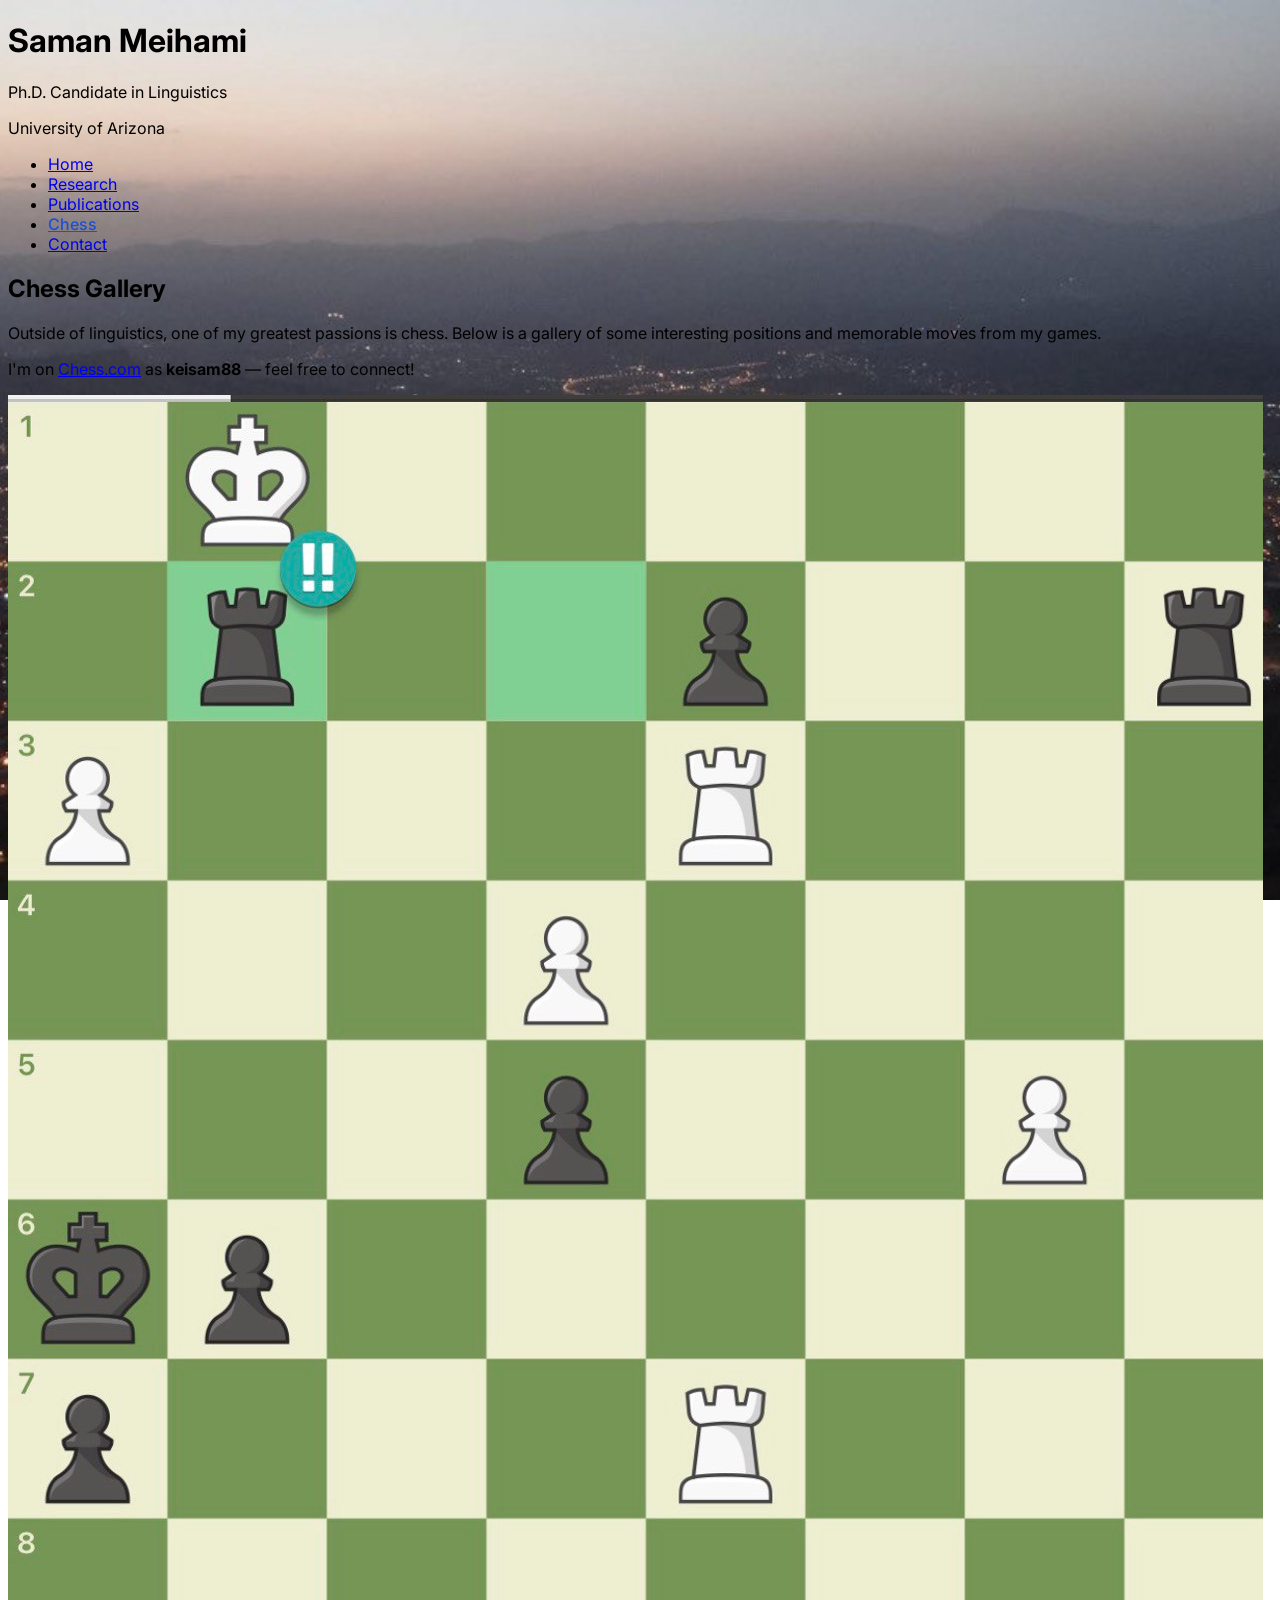
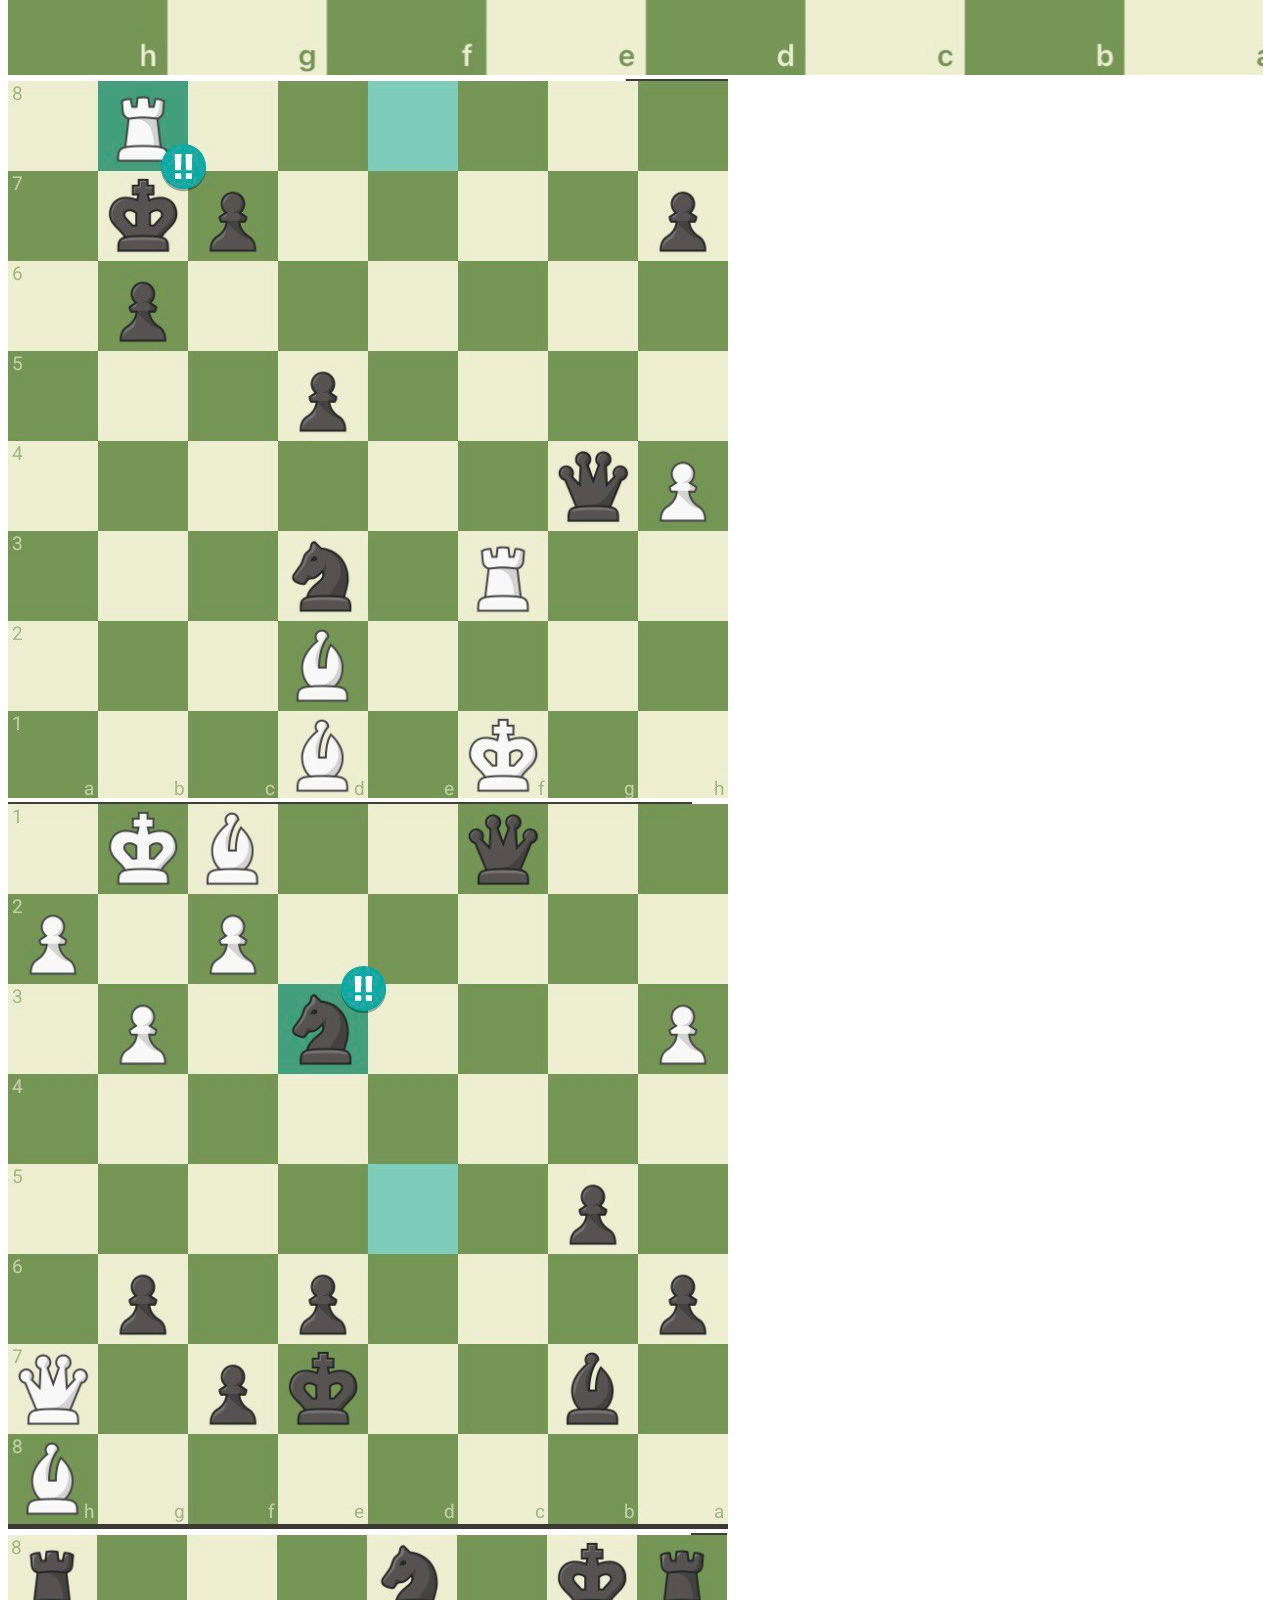
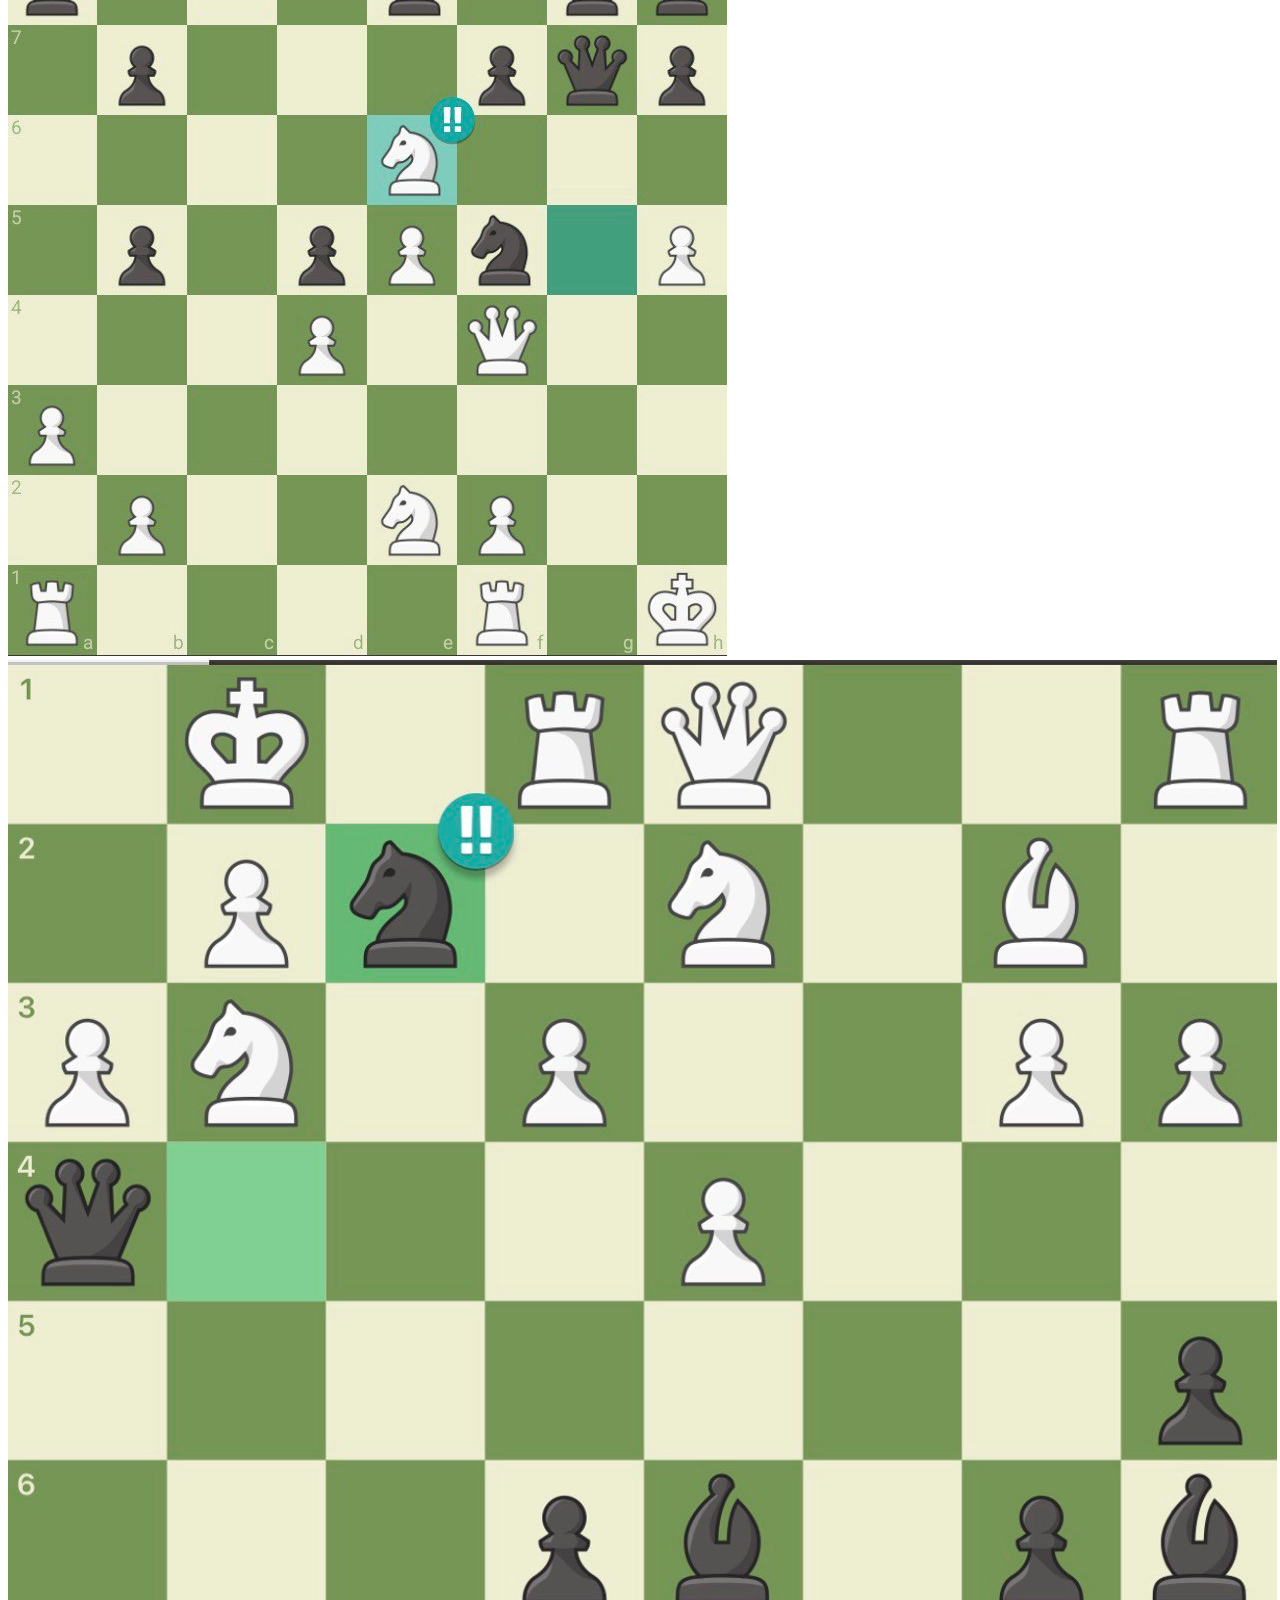
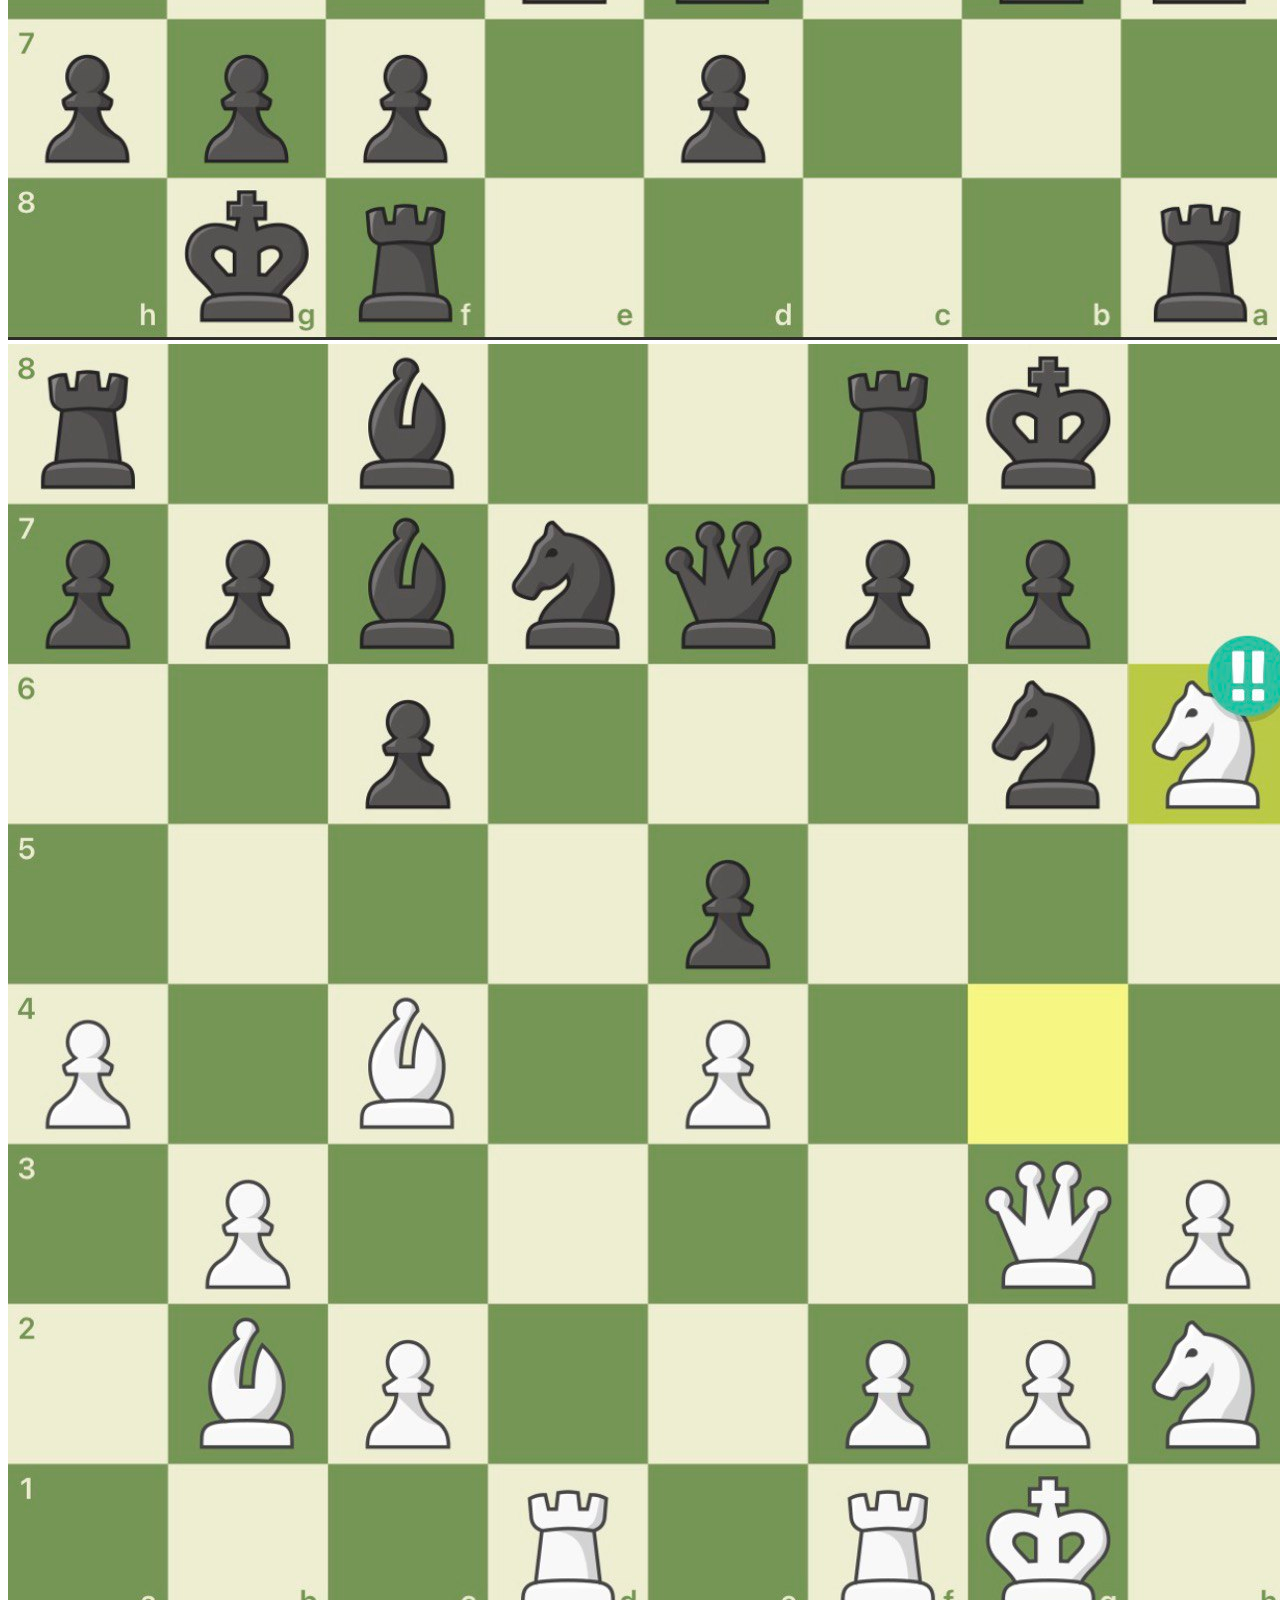
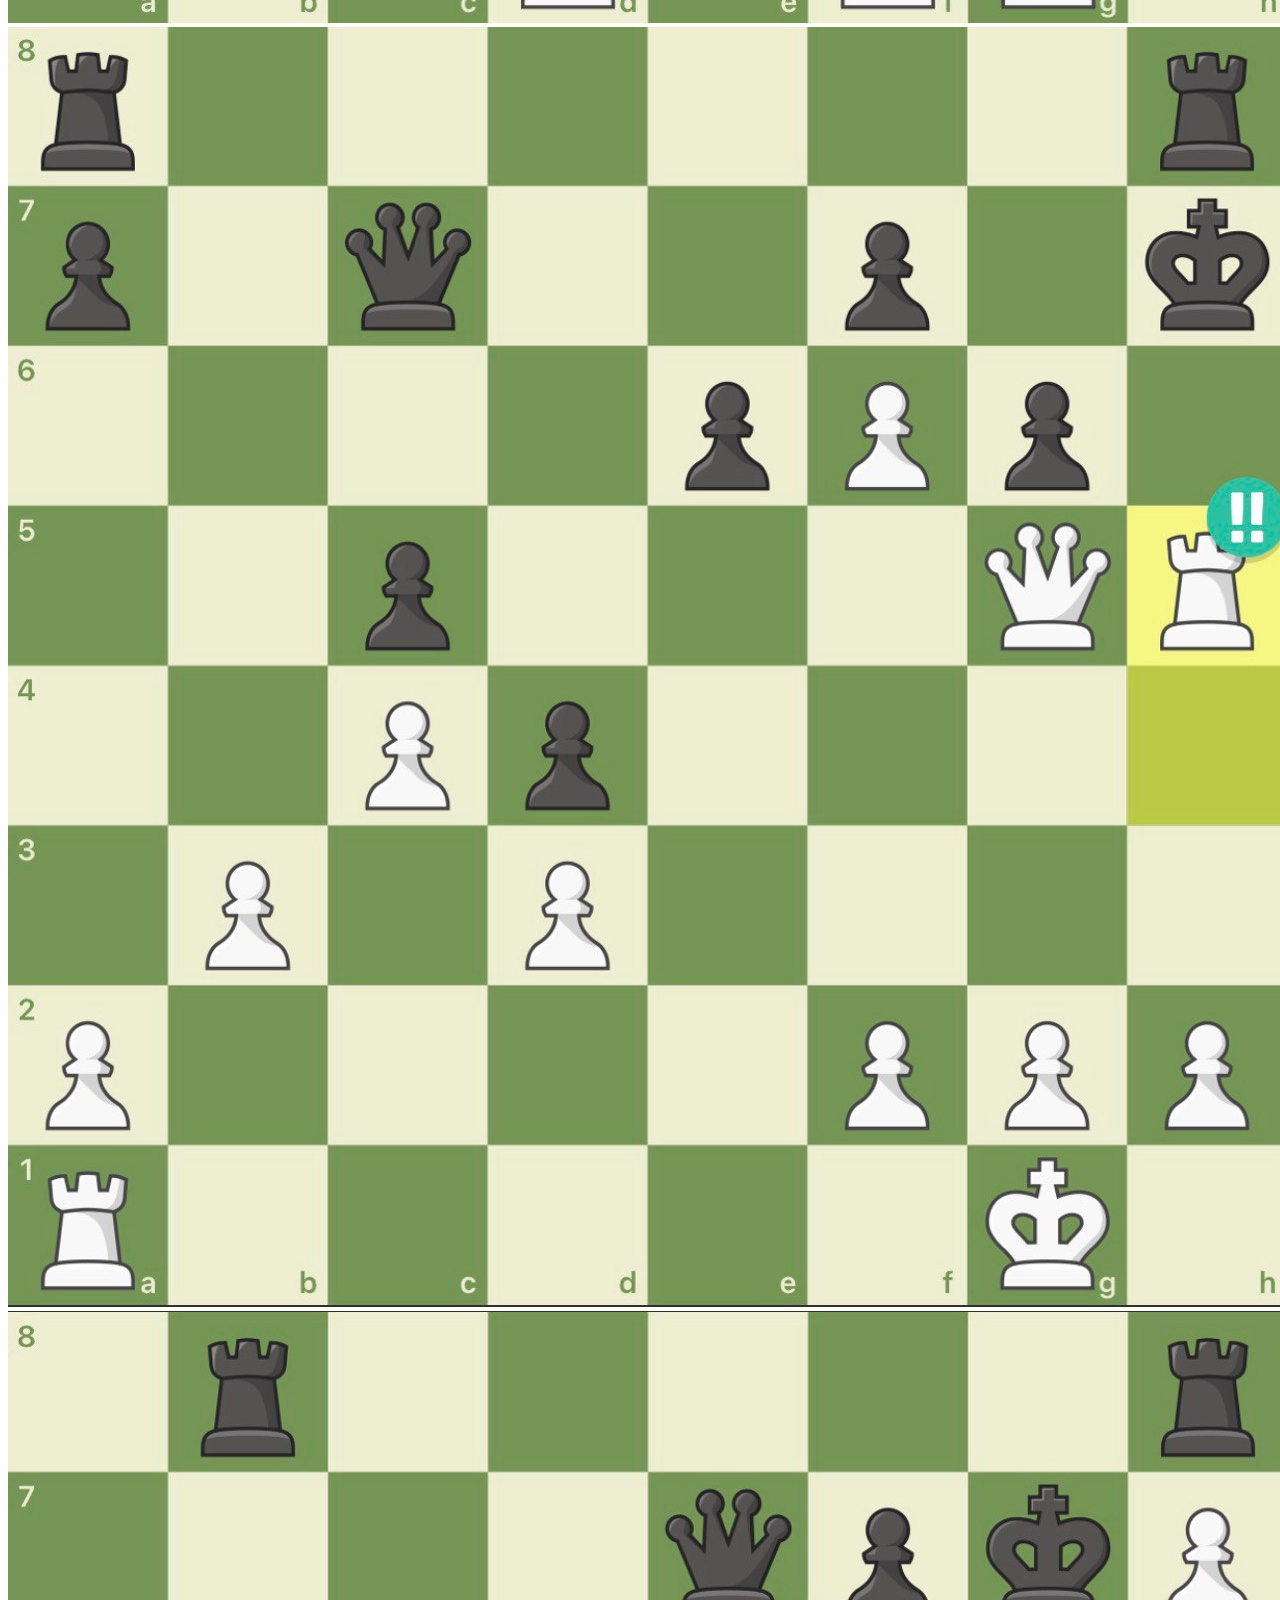
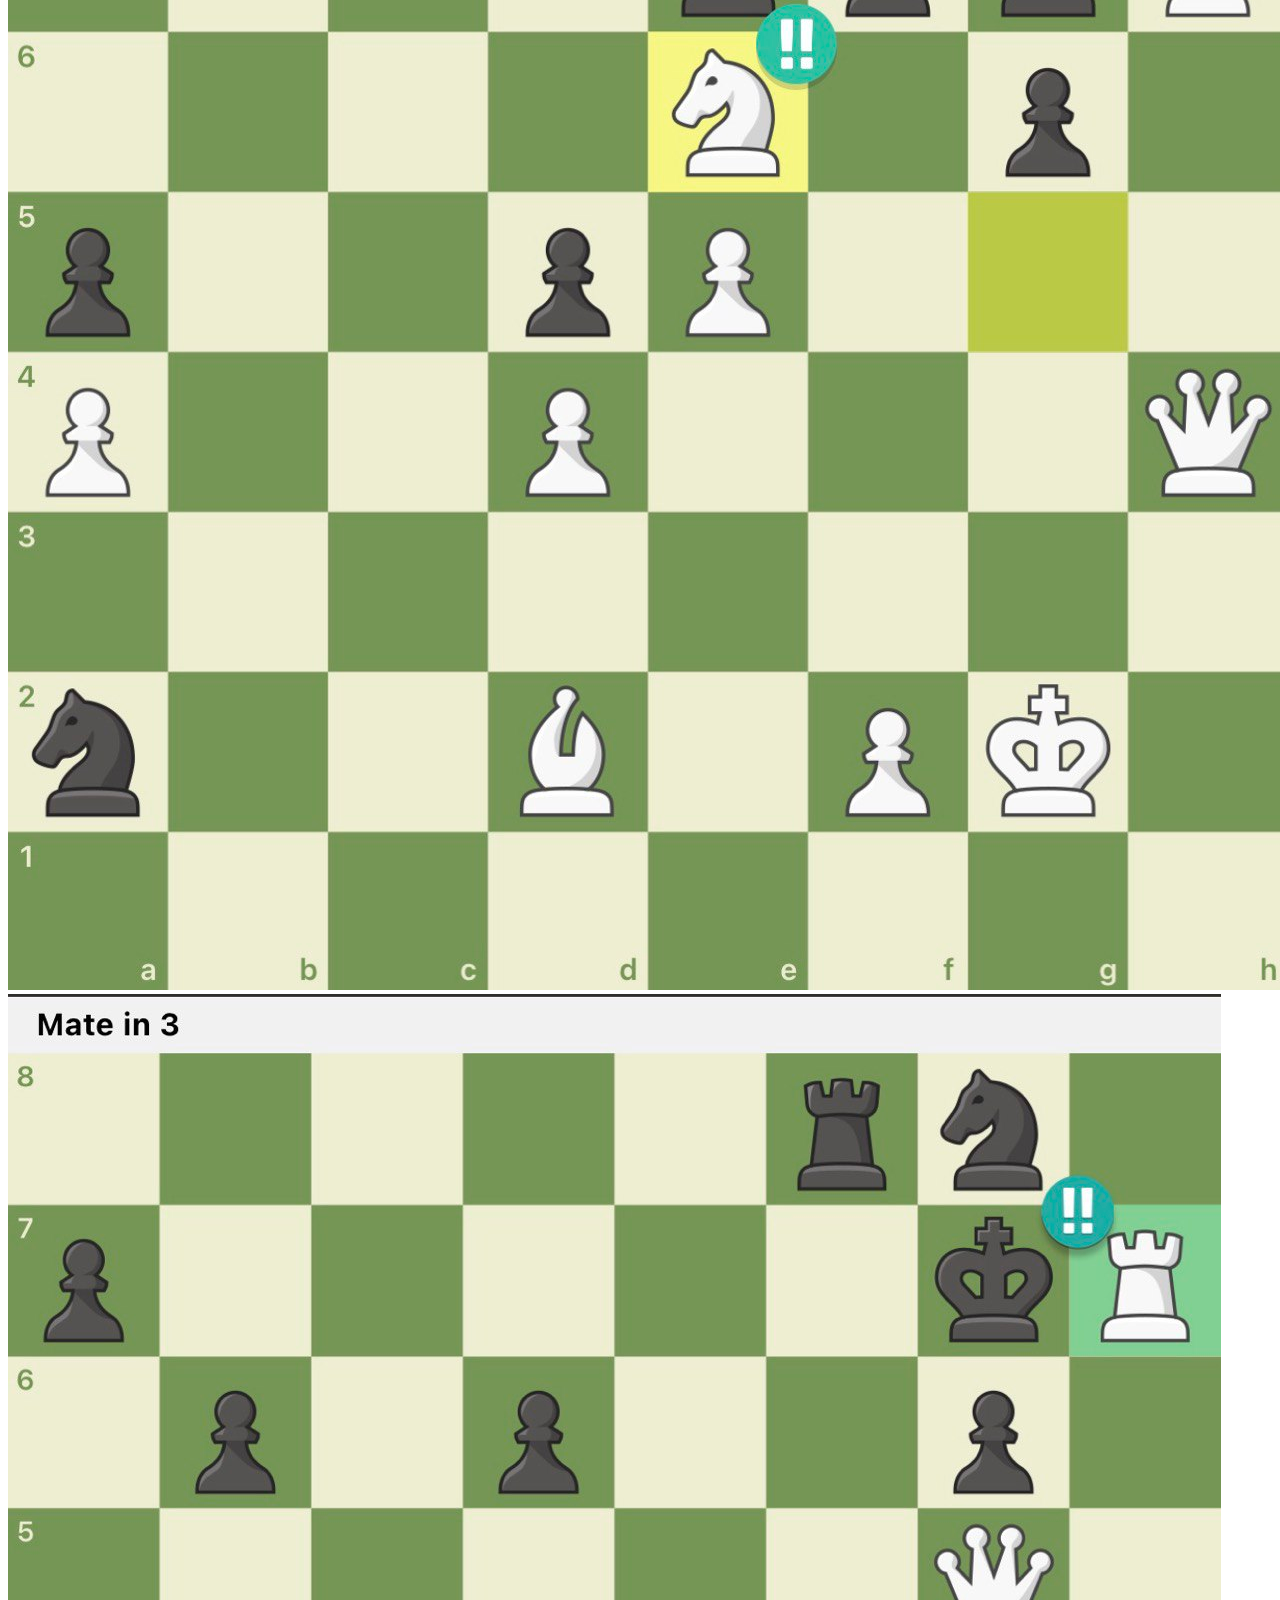
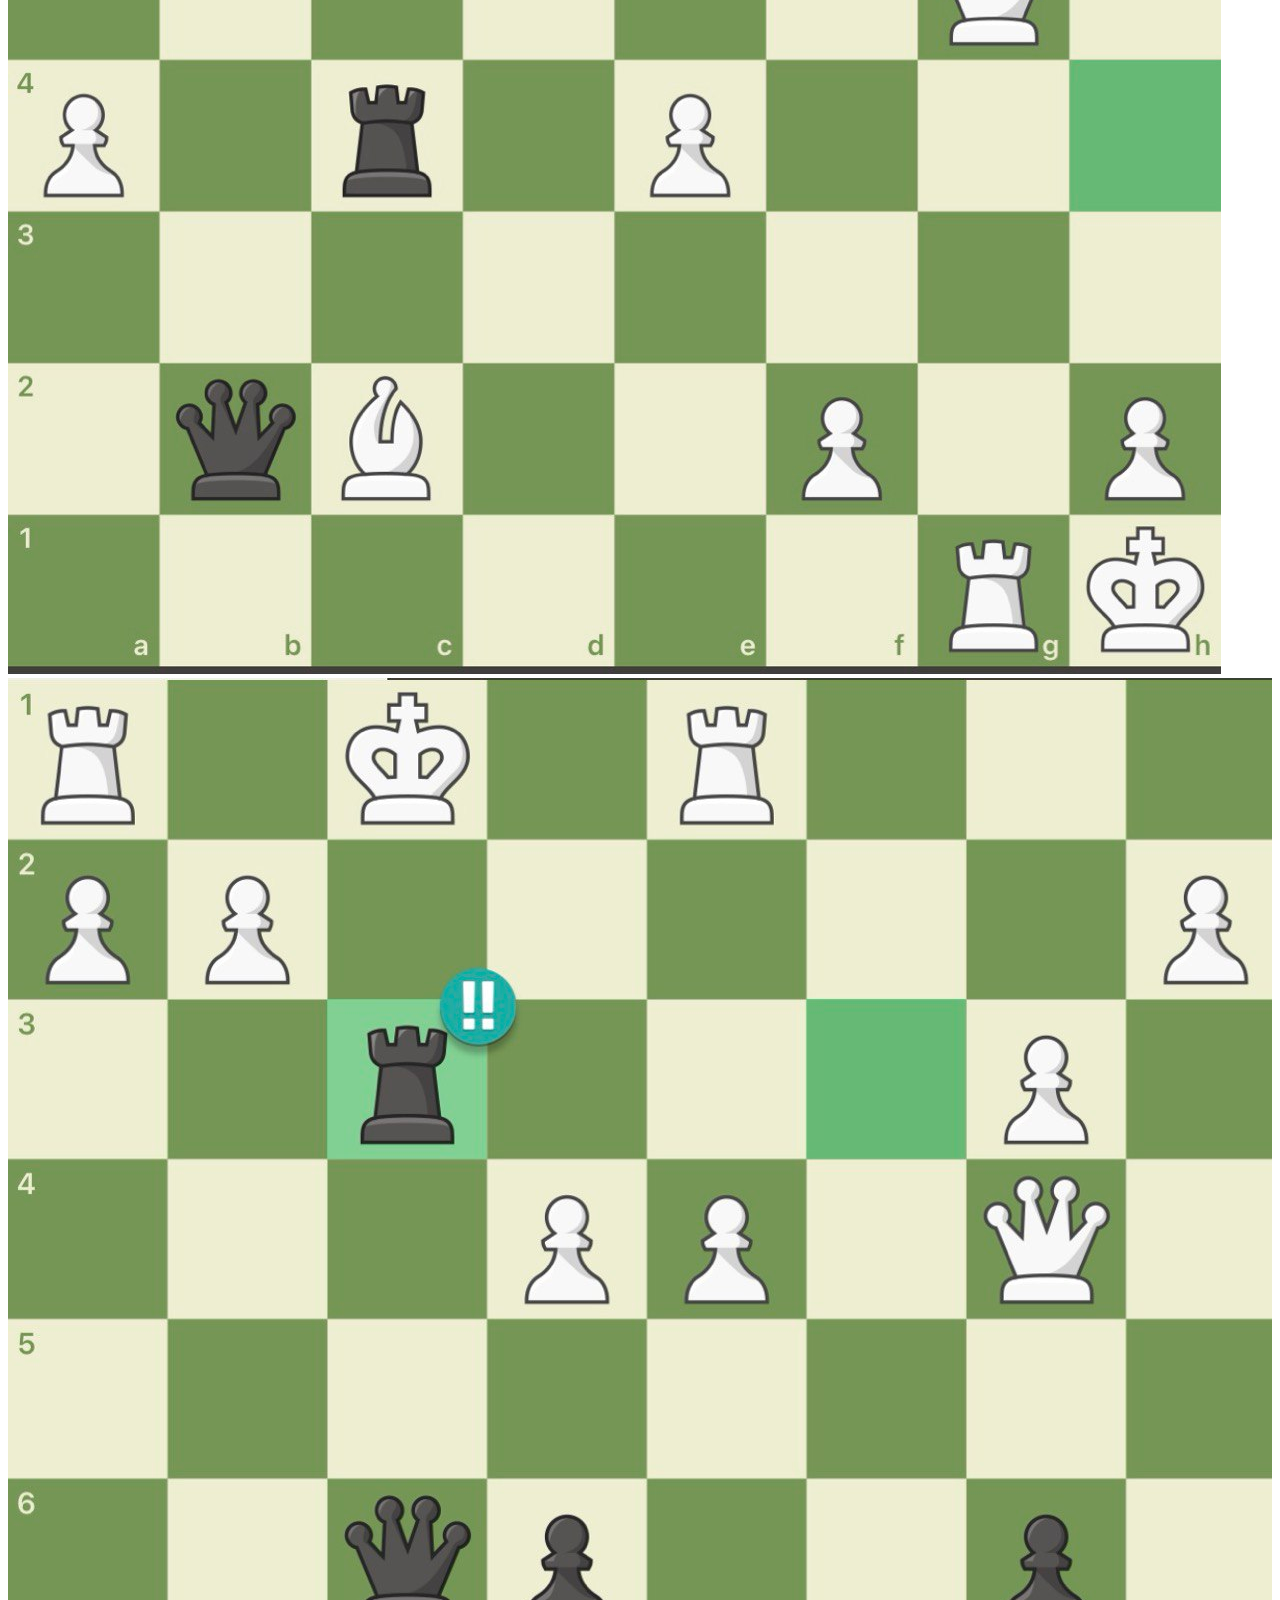
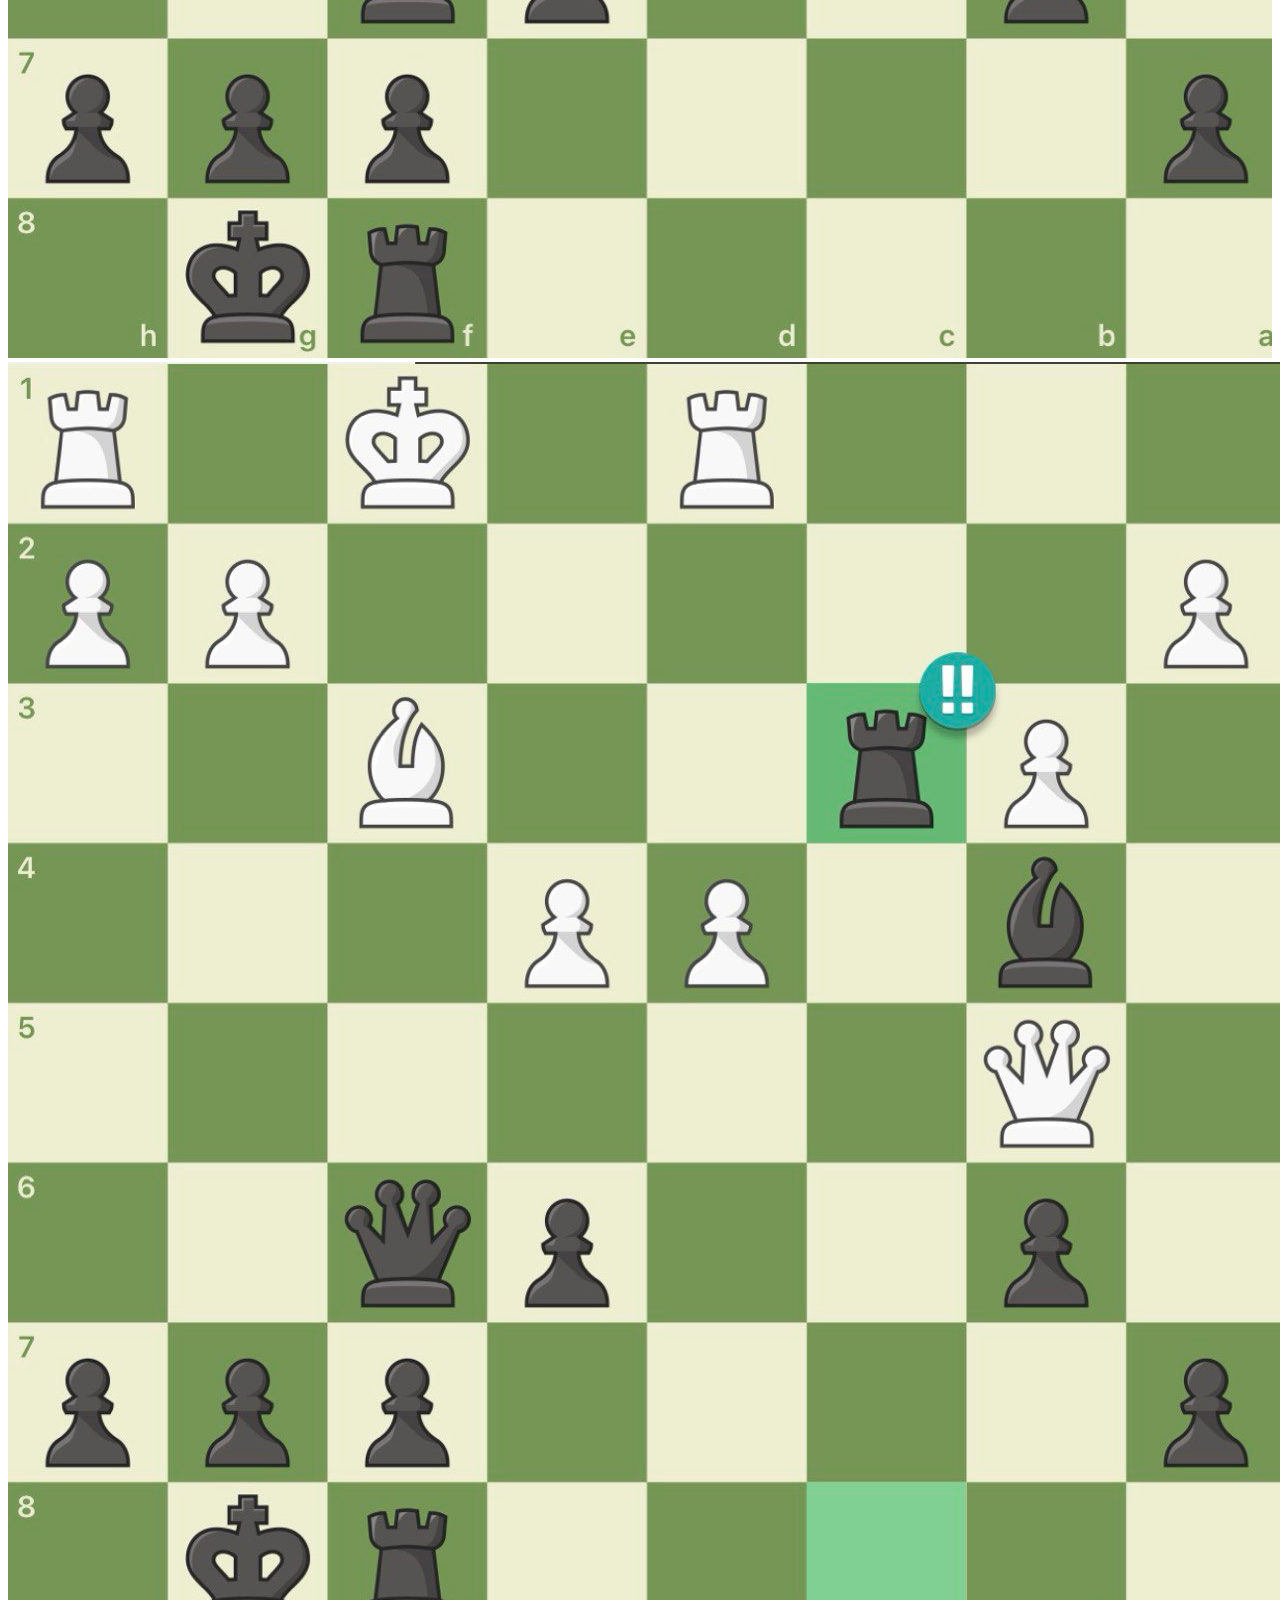
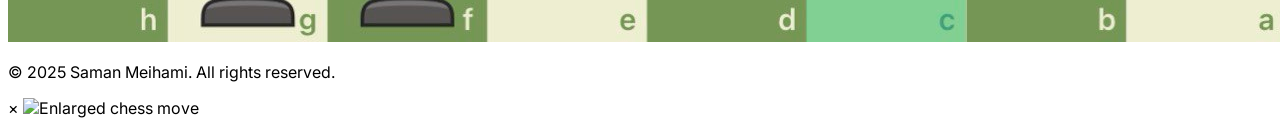
==== chess.html @ 9eaa2394 "Update chess.html" ====
<!-- ================================================================================= -->
<!-- FILE: chess.html (NEW FILE)                                                       -->
<!-- ================================================================================= -->
<!DOCTYPE html>
<html lang="en" class="scroll-smooth">
<head>
    <meta charset="UTF-8">
    <meta name="viewport" content="width=device-width, initial-scale=1.0">
    <title>Saman Meihami - Chess</title>
    <script src="https://cdn.tailwindcss.com"></script>
    <link rel="preconnect" href="https://fonts.googleapis.com">
    <link rel="preconnect" href="https://fonts.gstatic.com" crossorigin>
    <link href="https://fonts.googleapis.com/css2?family=Inter:wght@400;500;700&display=swap" rel="stylesheet">
    <style>
        body { 
            font-family: 'Inter', sans-serif; 
            background-image: url('b.jpg');
            background-size: cover;
            background-position: center;
            background-attachment: fixed;
        }
        .active-nav { color: #1D4ED8; font-weight: 500; }
    </style>
</head>
<body class="bg-gray-50 text-gray-800">

    <div class="max-w-4xl mx-auto p-6 md:p-8">
        <!-- Header Section -->
        <header class="flex flex-col md:flex-row items-center justify-between mb-8">
            <div>
                <h1 class="text-4xl font-bold text-gray-900">Saman Meihami</h1>
                <p class="text-lg text-blue-700">Ph.D. Candidate in Linguistics</p>
                <p class="text-lg text-blue-700">University of Arizona</p>
            </div>
            <nav class="mt-4 md:mt-0">
                <ul class="flex space-x-6 text-gray-600">
                    <li><a href="./index.html" class="hover:text-blue-700">Home</a></li>
                    <li><a href="./research.html" class="hover:text-blue-700">Research</a></li>
                    <li><a href="./publications.html" class="hover:text-blue-700">Publications</a></li>
                    <li><a href="./chess.html" class="hover:text-blue-700 active-nav">Chess</a></li>
                    <li><a href="./contact.html" class="hover:text-blue-700">Contact</a></li>
                </ul>
            </nav>
        </header>

        <!-- Main Content -->
        <main>
            <div class="bg-white/80 backdrop-blur-sm p-8 rounded-xl shadow-lg border border-gray-200 space-y-8">
                <h2 class="text-3xl font-bold text-gray-900 border-b pb-3">Chess Gallery</h2>
                <p>
                    Outside of linguistics, one of my greatest passions is chess. Below is a gallery of some interesting positions and memorable moves from my games.
                </p>
                <p>I'm on <a href="https://www.chess.com/member/keisam88" target="_blank">Chess.com</a> as <strong>keisam88</strong> — feel free to connect!</p>


                <!-- Chess Moves Gallery -->
                <div class="grid grid-cols-1 md:grid-cols-2 lg:grid-cols-3 gap-4">
                    
                    <!-- Image 1 -->
                    <img src="ch1.jpg" onclick="openModal('ch1.jpg')" onerror="this.onerror=null;this.src='https://placehold.co/400x400/E2E8F0/4A5568?text=Move+1';" alt="Chess move 1" class="w-full h-auto object-cover rounded-lg shadow-md cursor-pointer hover:opacity-80 transition-opacity">
                    
                    <!-- Image 2 -->
                    <img src="ch2.jpg" onclick="openModal('ch2.jpg')" onerror="this.onerror=null;this.src='https://placehold.co/400x400/E2E8F0/4A5568?text=Move+2';" alt="Chess move 2" class="w-full h-auto object-cover rounded-lg shadow-md cursor-pointer hover:opacity-80 transition-opacity">

                    <!-- Image 3 -->
                    <img src="ch3.jpg" onclick="openModal('ch3.jpg')" onerror="this.onerror=null;this.src='https://placehold.co/400x400/E2E8F0/4A5568?text=Move+3';" alt="Chess move 3" class="w-full h-auto object-cover rounded-lg shadow-md cursor-pointer hover:opacity-80 transition-opacity">

                    <!-- Image 4 -->
                    <img src="ch4.jpg" onclick="openModal('ch4.jpg')" onerror="this.onerror=null;this.src='https://placehold.co/400x400/E2E8F0/4A5568?text=Move+4';" alt="Chess move 4" class="w-full h-auto object-cover rounded-lg shadow-md cursor-pointer hover:opacity-80 transition-opacity">

                    <!-- Image 5 -->
                    <img src="ch5.jpg" onclick="openModal('ch5.jpg')" onerror="this.onerror=null;this.src='https://placehold.co/400x400/E2E8F0/4A5568?text=Move+5';" alt="Chess move 5" class="w-full h-auto object-cover rounded-lg shadow-md cursor-pointer hover:opacity-80 transition-opacity">

                    <!-- Image 6 -->
                    <img src="ch6.jpg" onclick="openModal('ch5.jpg')" onerror="this.onerror=null;this.src='https://placehold.co/400x400/E2E8F0/4A5568?text=Move+5';" alt="Chess move 5" class="w-full h-auto object-cover rounded-lg shadow-md cursor-pointer hover:opacity-80 transition-opacity">

                    <!-- Image 7 -->
                    <img src="ch7.jpg" onclick="openModal('ch5.jpg')" onerror="this.onerror=null;this.src='https://placehold.co/400x400/E2E8F0/4A5568?text=Move+5';" alt="Chess move 5" class="w-full h-auto object-cover rounded-lg shadow-md cursor-pointer hover:opacity-80 transition-opacity">

                    <!-- Image 8 -->
                    <img src="ch8.jpg" onclick="openModal('ch5.jpg')" onerror="this.onerror=null;this.src='https://placehold.co/400x400/E2E8F0/4A5568?text=Move+5';" alt="Chess move 5" class="w-full h-auto object-cover rounded-lg shadow-md cursor-pointer hover:opacity-80 transition-opacity">

                    <!-- Image 9 -->
                    <img src="ch9.jpg" onclick="openModal('ch5.jpg')" onerror="this.onerror=null;this.src='https://placehold.co/400x400/E2E8F0/4A5568?text=Move+5';" alt="Chess move 5" class="w-full h-auto object-cover rounded-lg shadow-md cursor-pointer hover:opacity-80 transition-opacity">

                    <!-- Image 10 -->
                    <img src="ch10.jpg" onclick="openModal('ch5.jpg')" onerror="this.onerror=null;this.src='https://placehold.co/400x400/E2E8F0/4A5568?text=Move+5';" alt="Chess move 5" class="w-full h-auto object-cover rounded-lg shadow-md cursor-pointer hover:opacity-80 transition-opacity">

                    <!-- Image 11 -->
                    <img src="ch11.jpg" onclick="openModal('ch5.jpg')" onerror="this.onerror=null;this.src='https://placehold.co/400x400/E2E8F0/4A5568?text=Move+5';" alt="Chess move 5" class="w-full h-auto object-cover rounded-lg shadow-md cursor-pointer hover:opacity-80 transition-opacity">
                </div>
            </div>
        </main>

        <!-- Footer -->
        <footer class="text-center mt-10 text-gray-500 text-sm">
            <p>&copy; 2025 Saman Meihami. All rights reserved.</p>
        </footer>
    </div>

    <!-- Modal for displaying larger images -->
    <div id="imageModal" class="fixed inset-0 bg-black bg-opacity-80 flex items-center justify-center p-4 hidden z-50 transition-opacity duration-300">
        <span id="closeModal" class="absolute top-4 right-6 text-white text-5xl font-bold cursor-pointer hover:text-gray-300">&times;</span>
        <img id="modalImage" src="" alt="Enlarged chess move" class="max-w-[90vw] max-h-[90vh] rounded-lg shadow-2xl">
    </div>

    <script>
        // Get the modal elements
        const modal = document.getElementById('imageModal');
        const modalImg = document.getElementById('modalImage');
        const closeBtn = document.getElementById('closeModal');

        // Function to open the modal
        function openModal(imageSrc) {
            if (modal && modalImg) {
                modal.classList.remove('hidden');
                modalImg.src = imageSrc;
            }
        }

        // Function to close the modal
        function closeModal() {
            if (modal) {
                modal.classList.add('hidden');
            }
        }

        // Event listeners to close the modal
        if (closeBtn) {
            closeBtn.onclick = closeModal;
        }

        if (modal) {
            // Close modal if the background is clicked
            modal.addEventListener('click', function(event) {
                if (event.target === modal) {
                    closeModal();
                }
            });
        }
    </script>

</body>
</html>
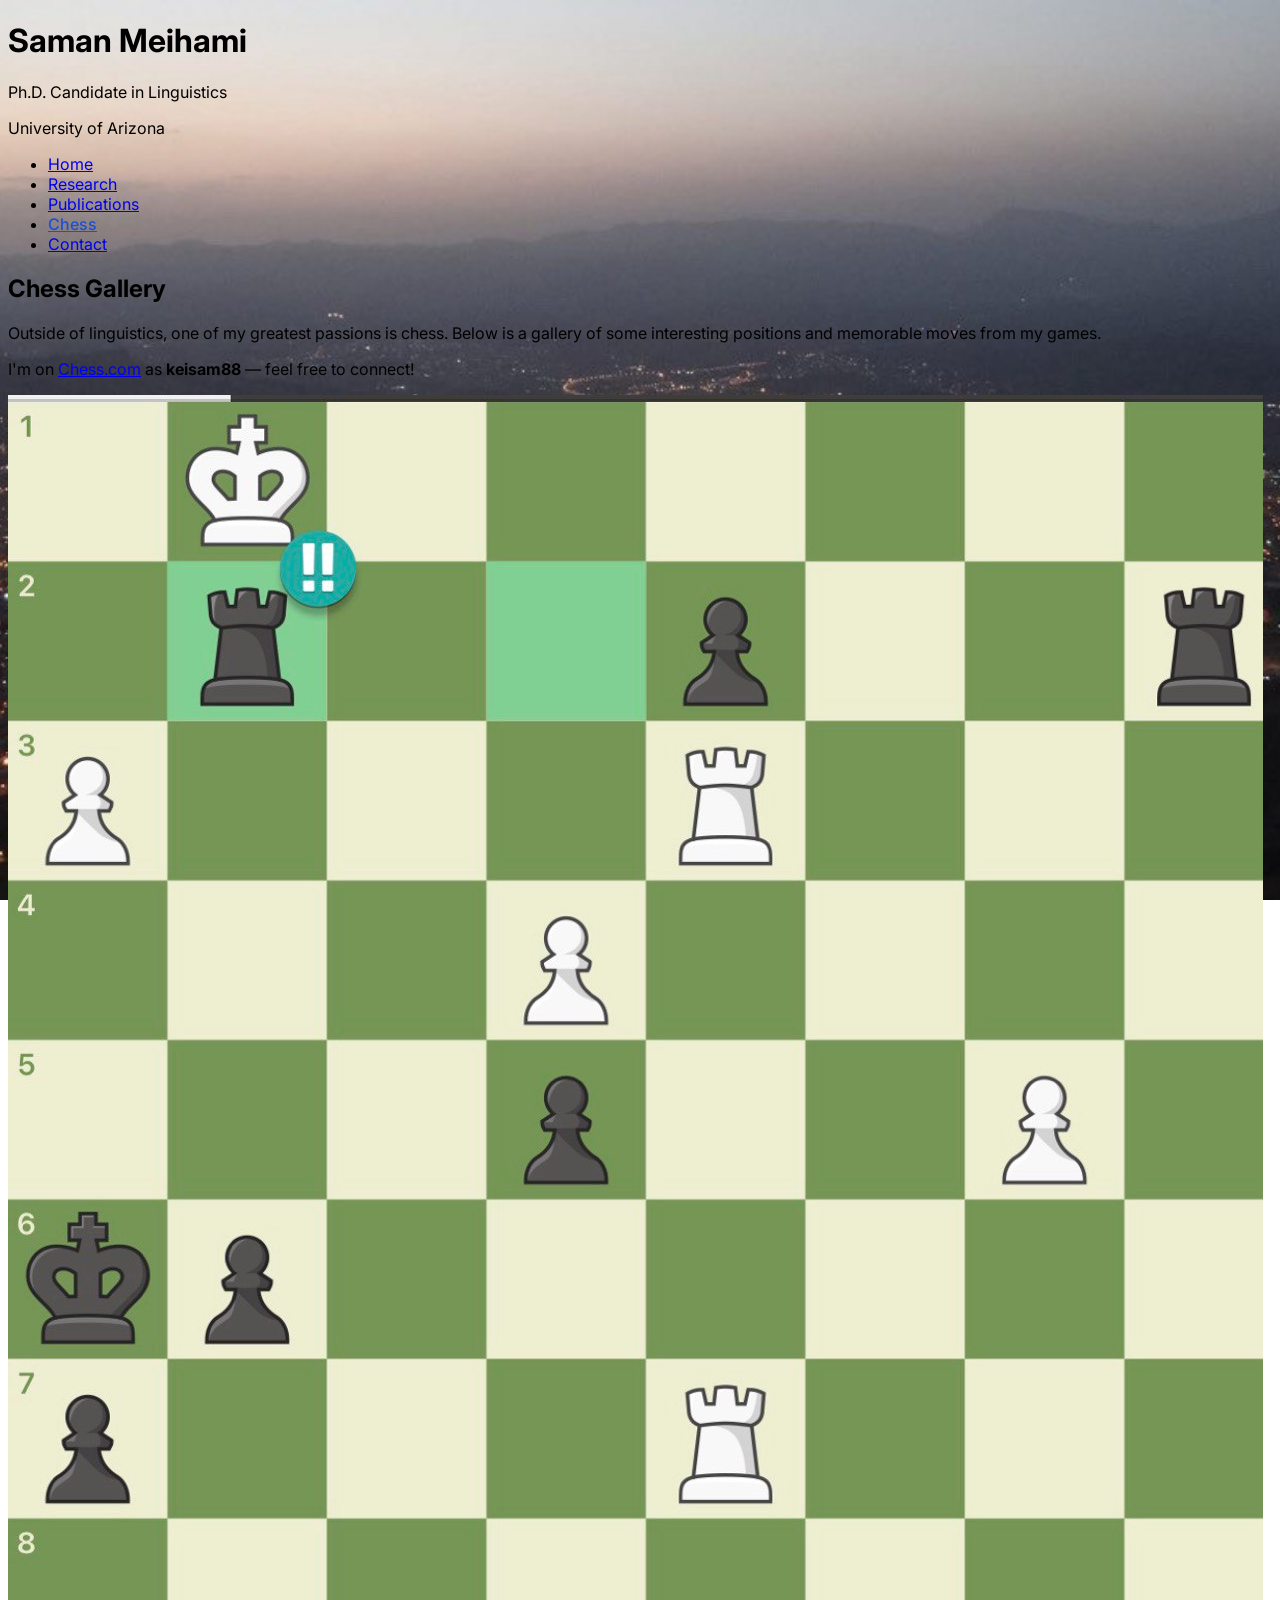
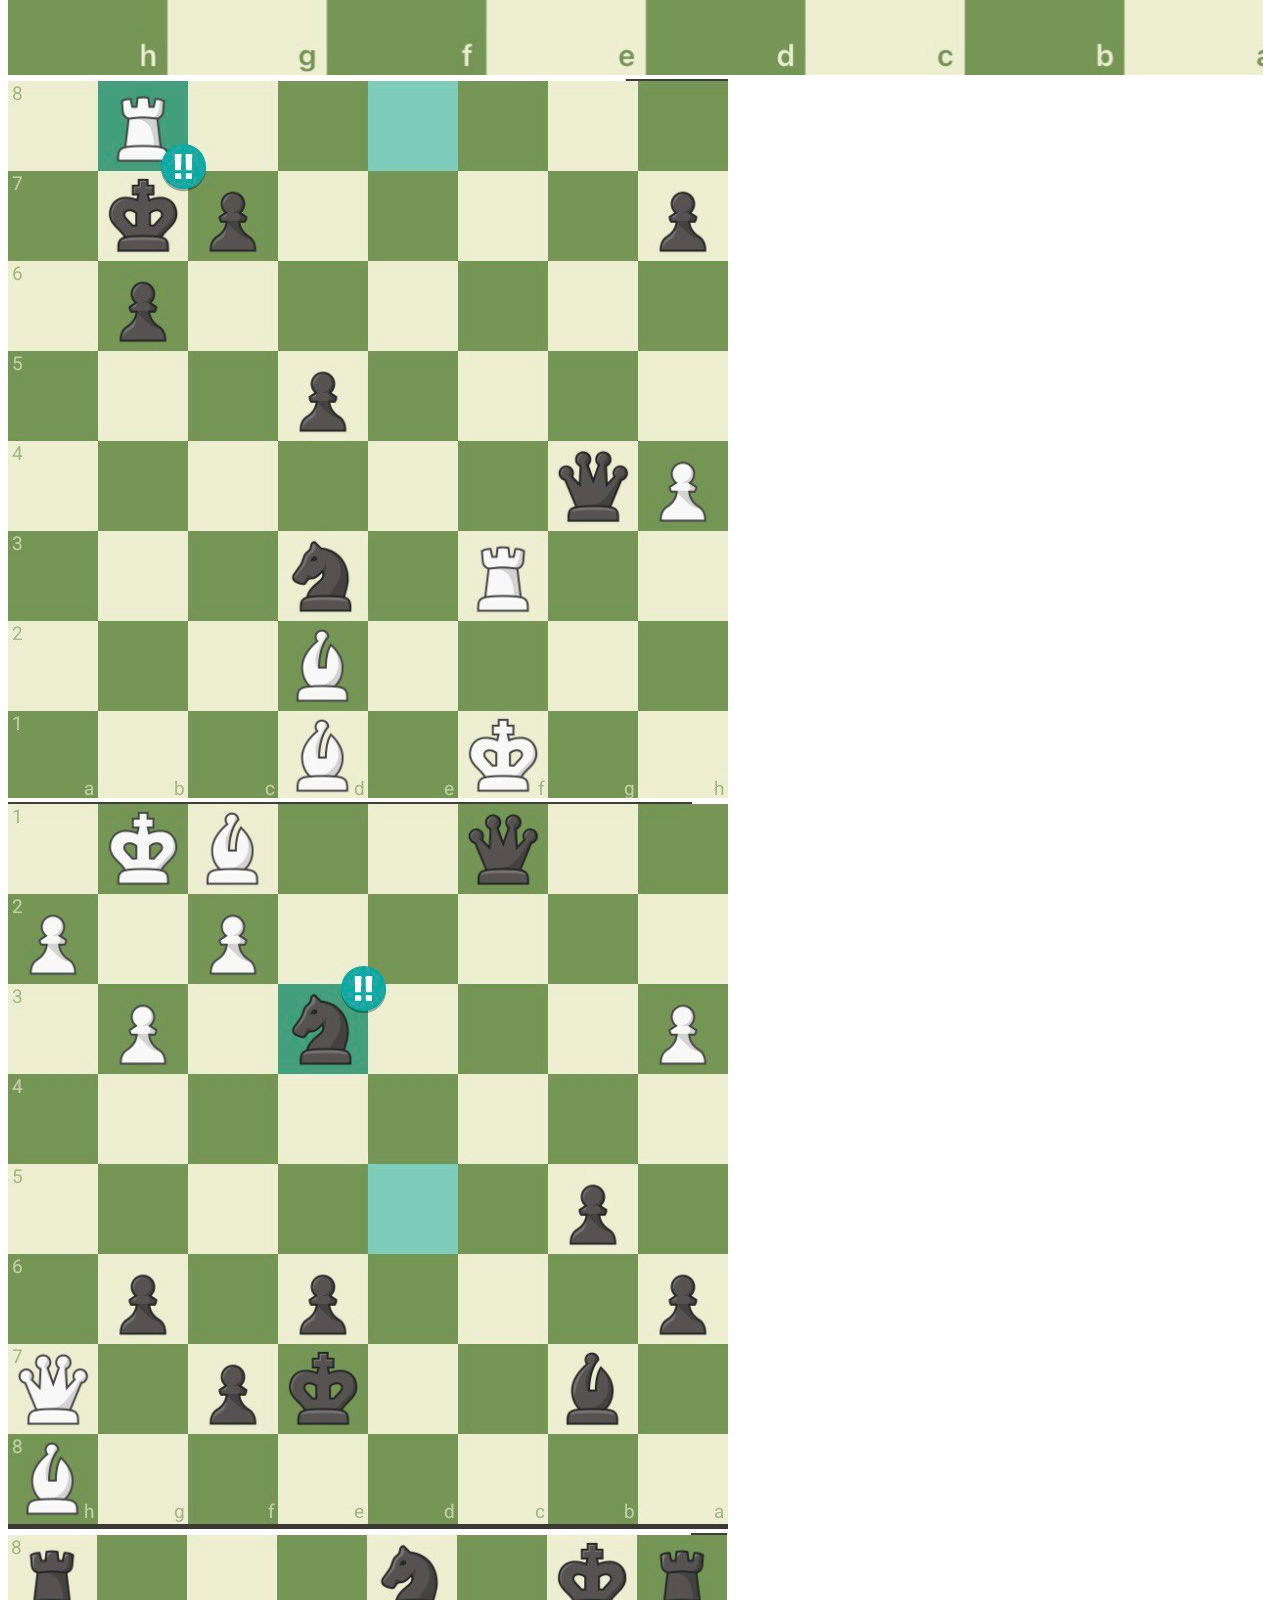
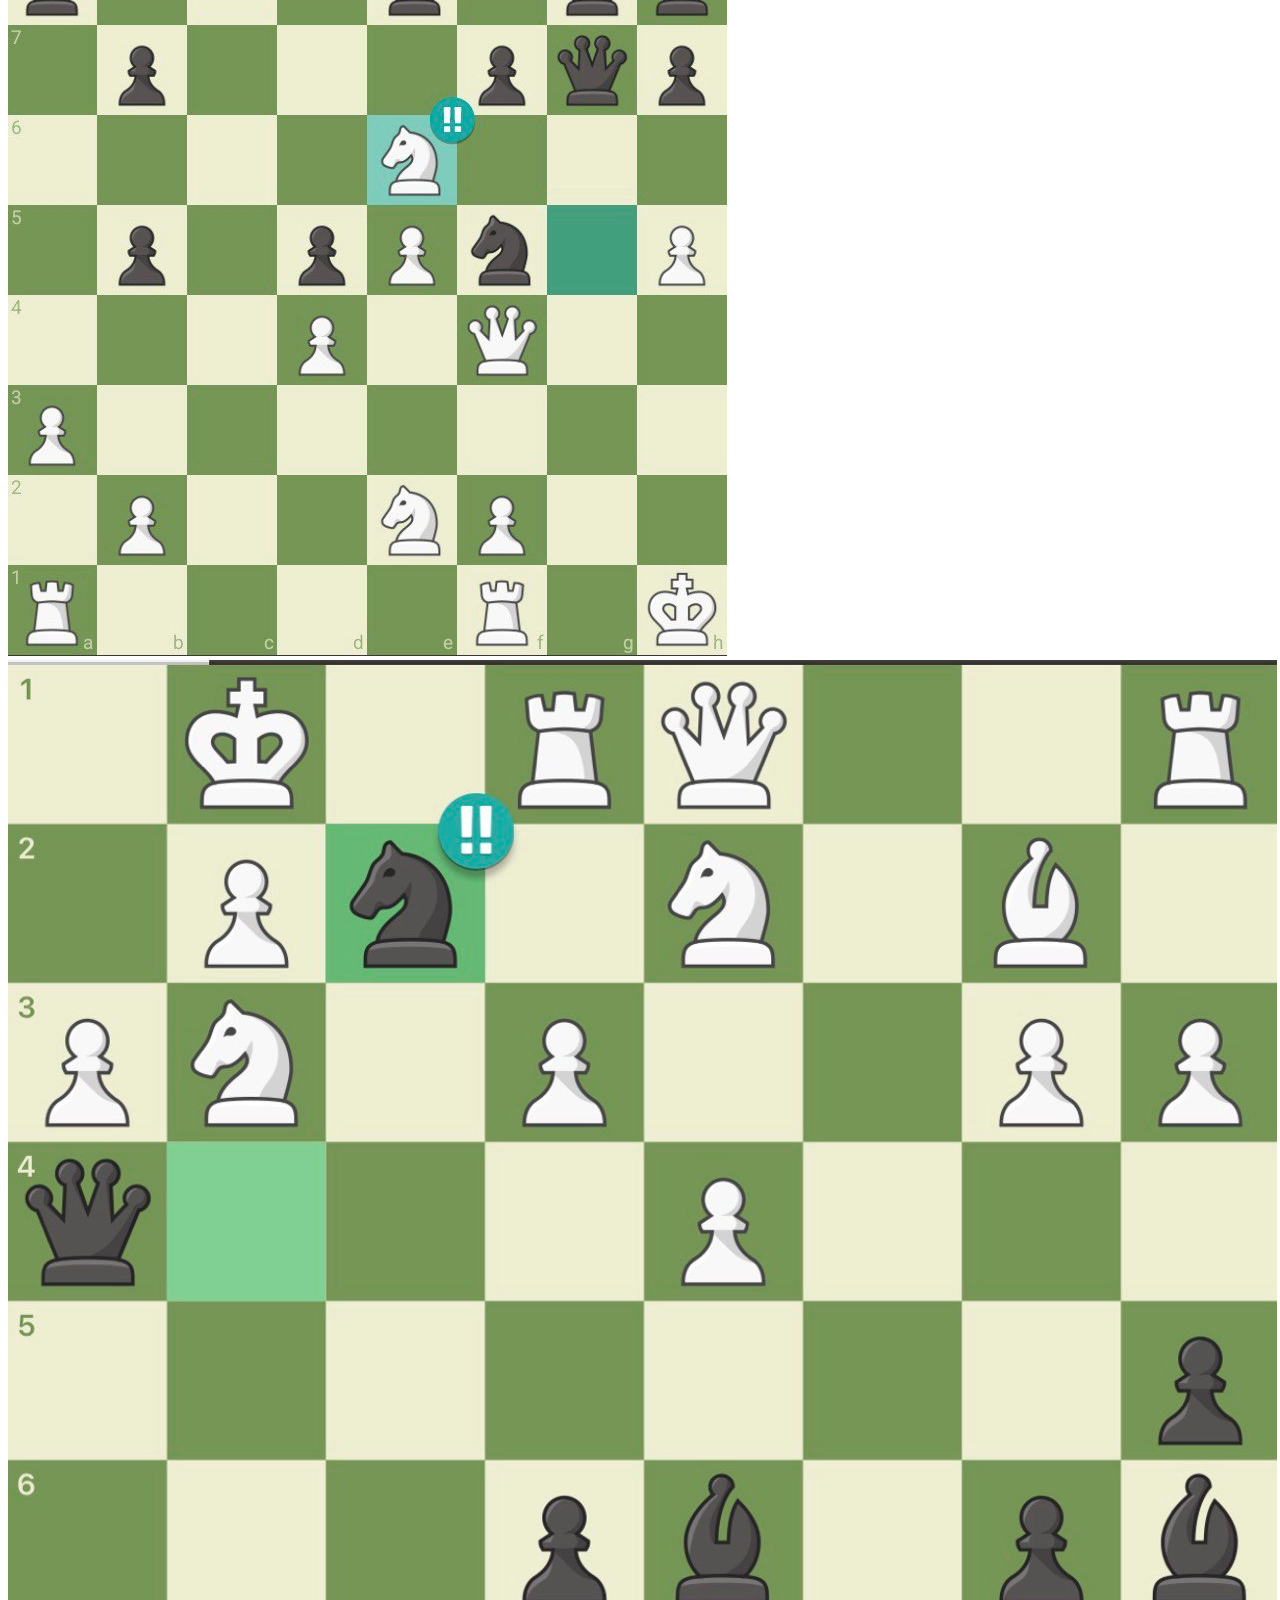
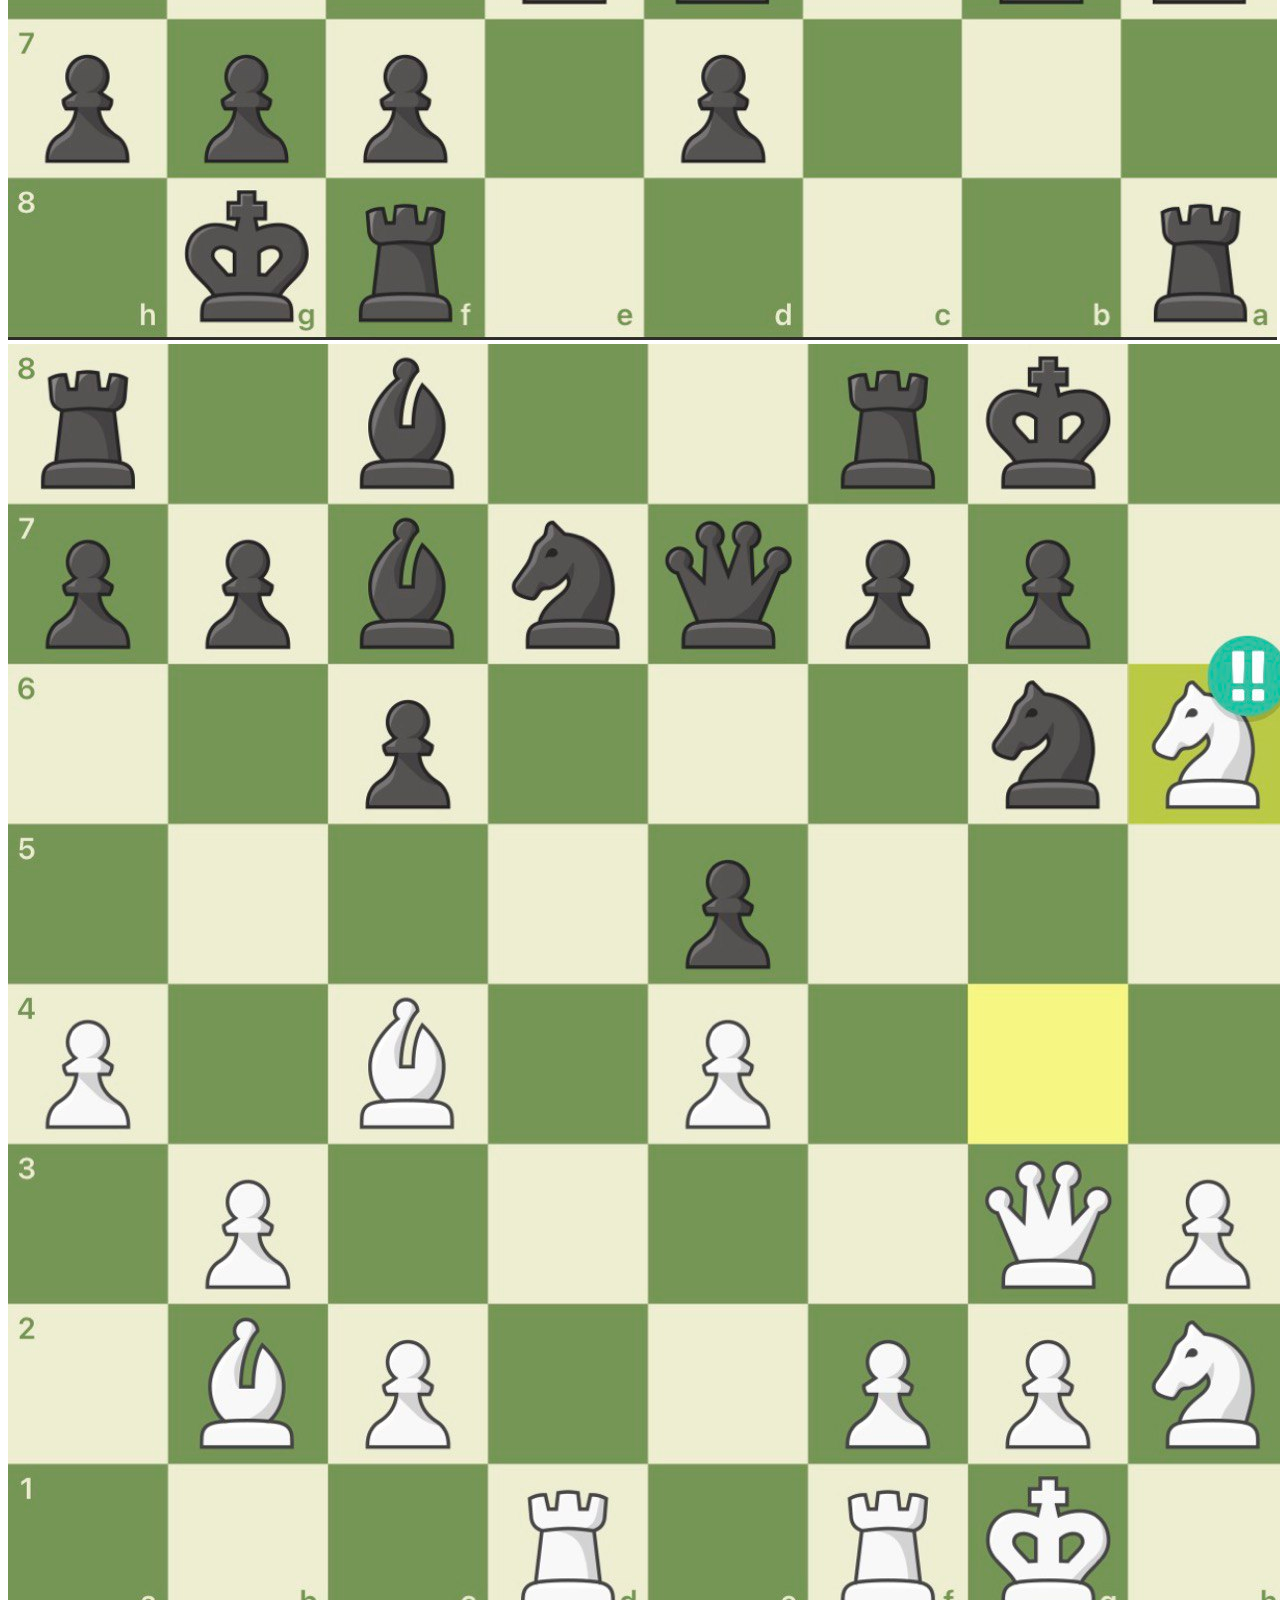
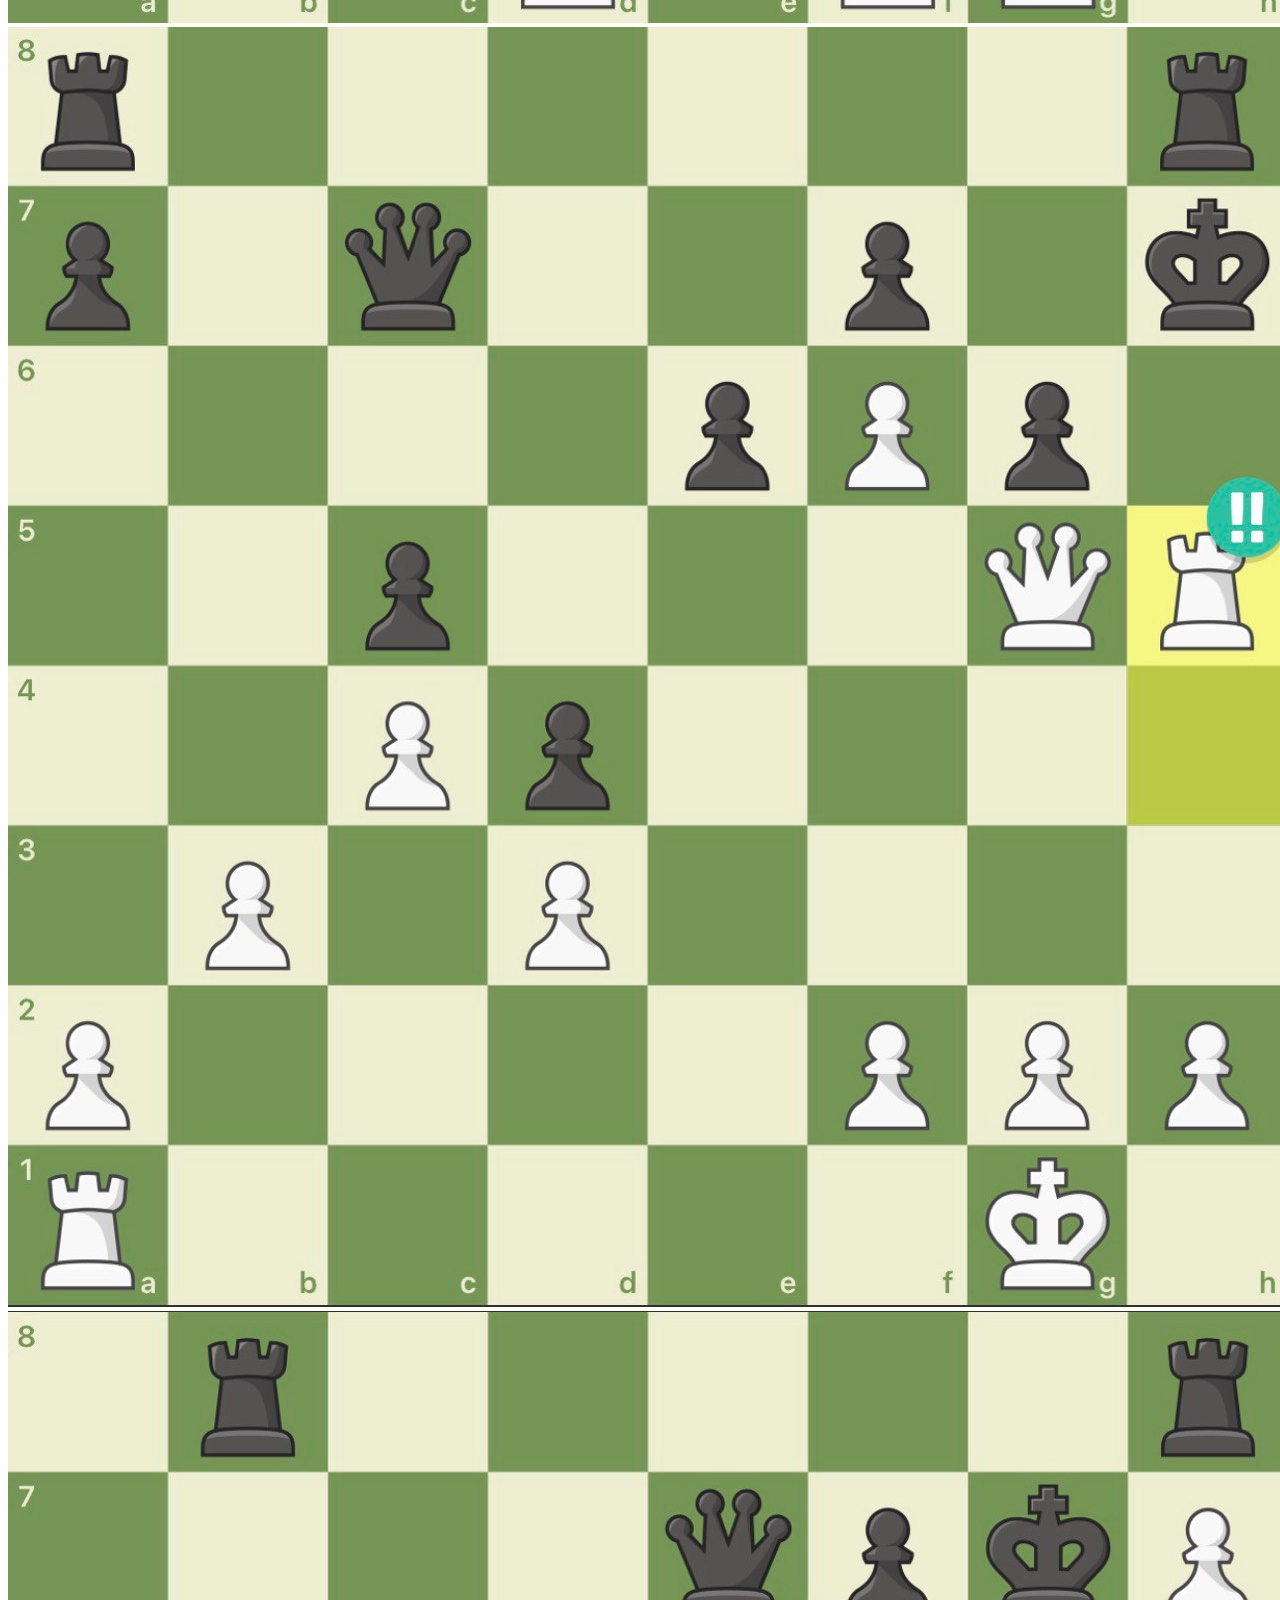
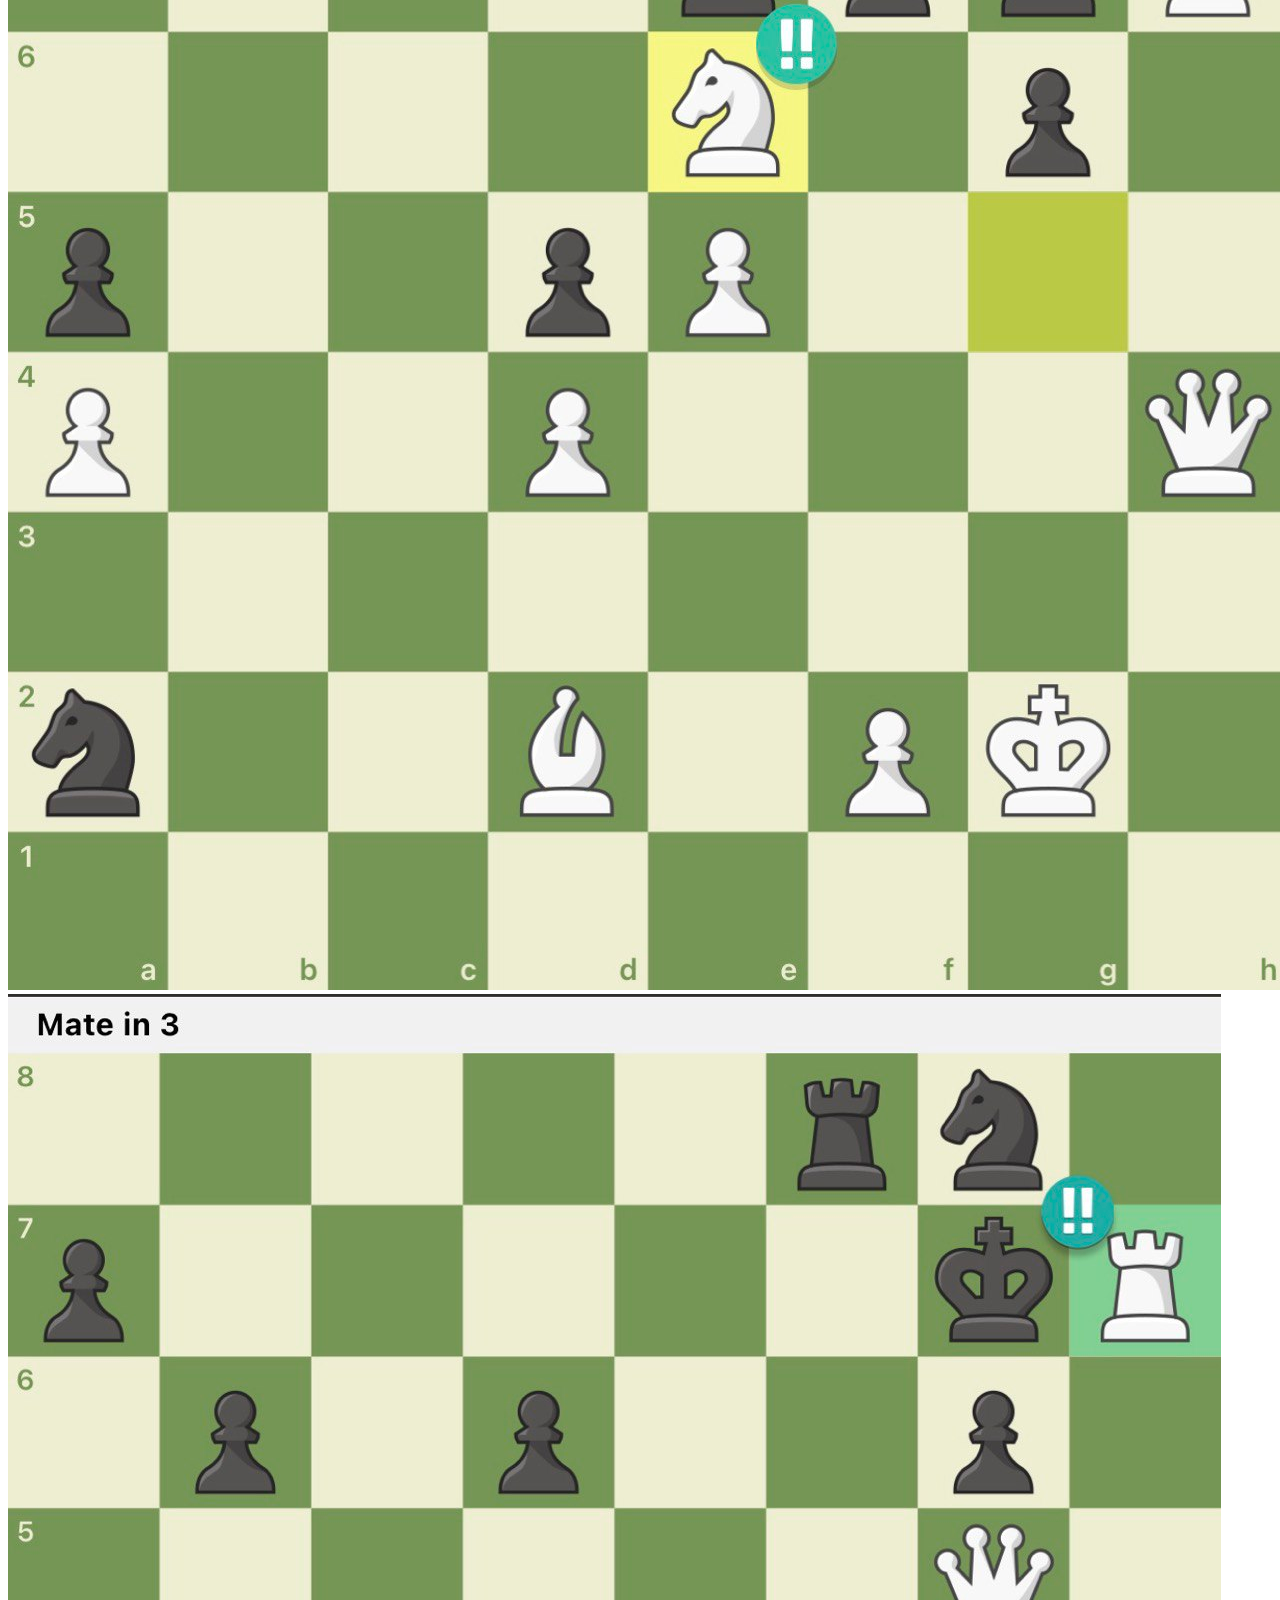
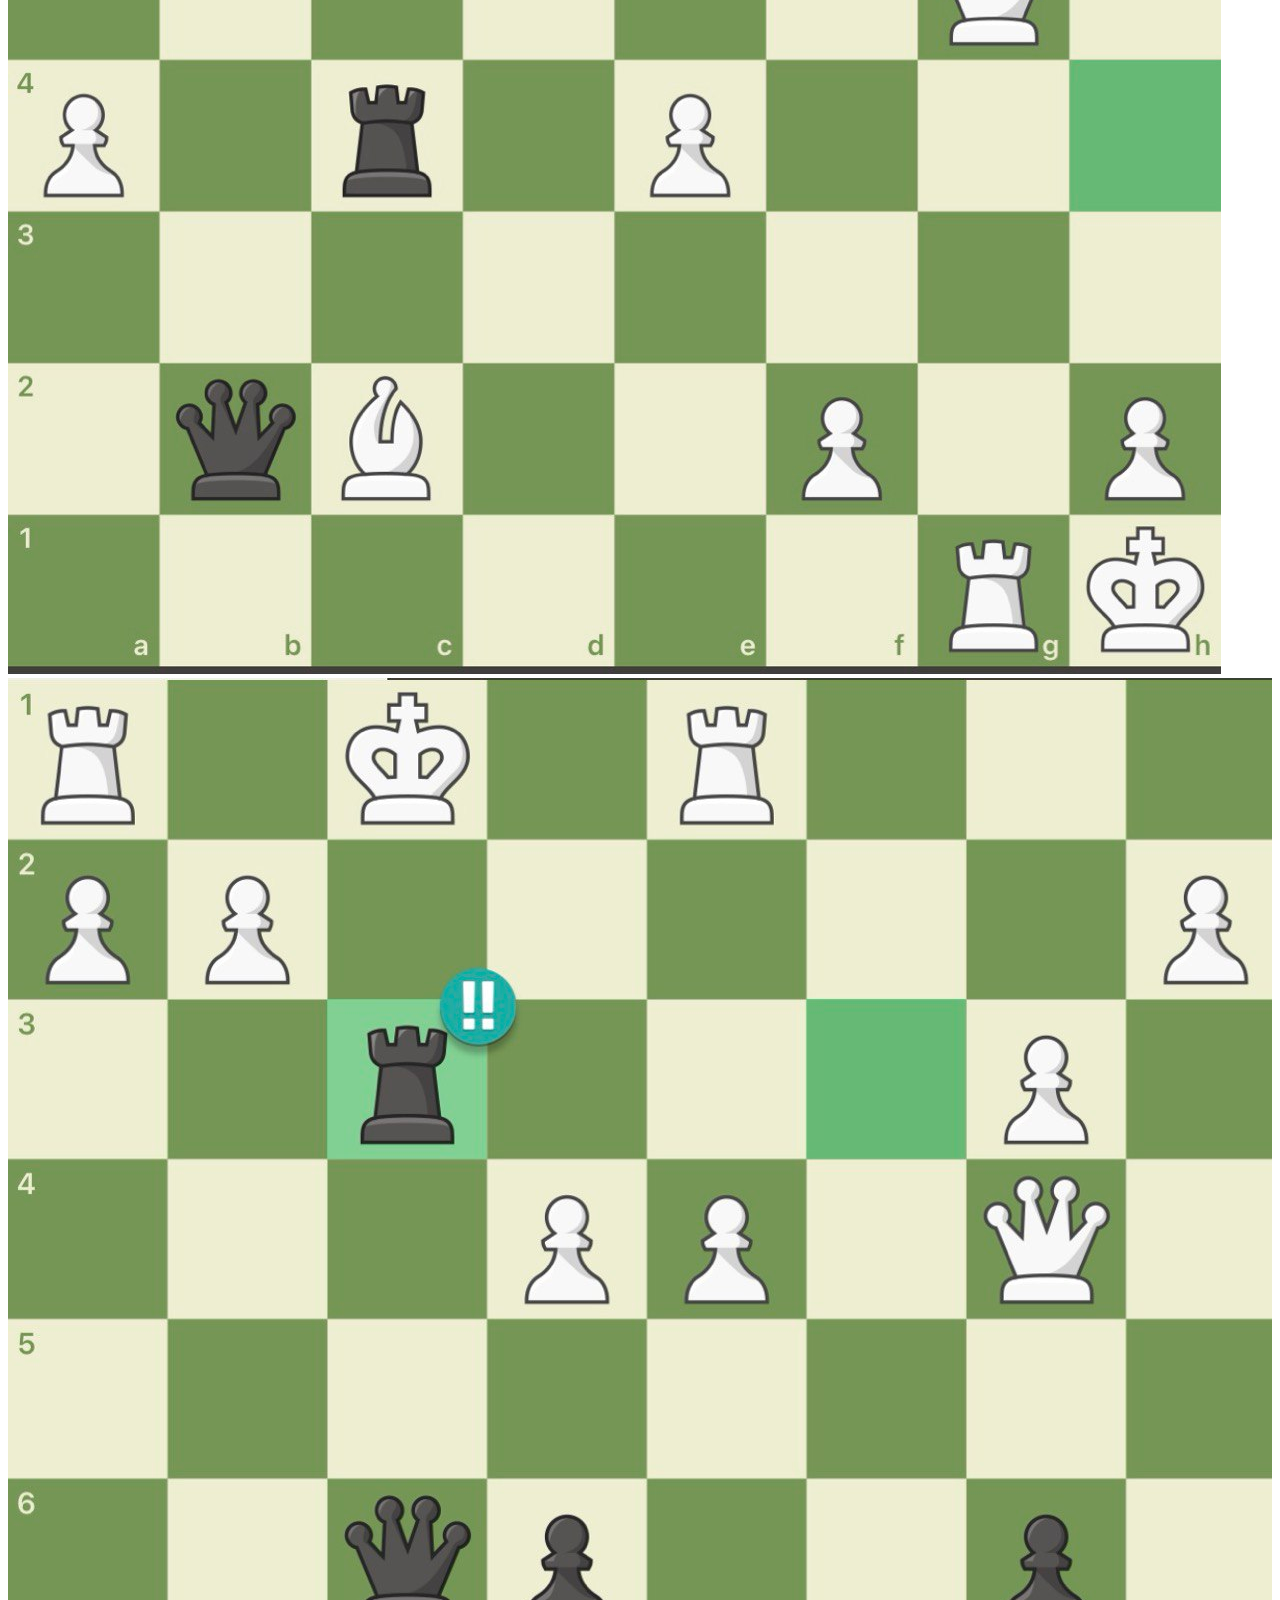
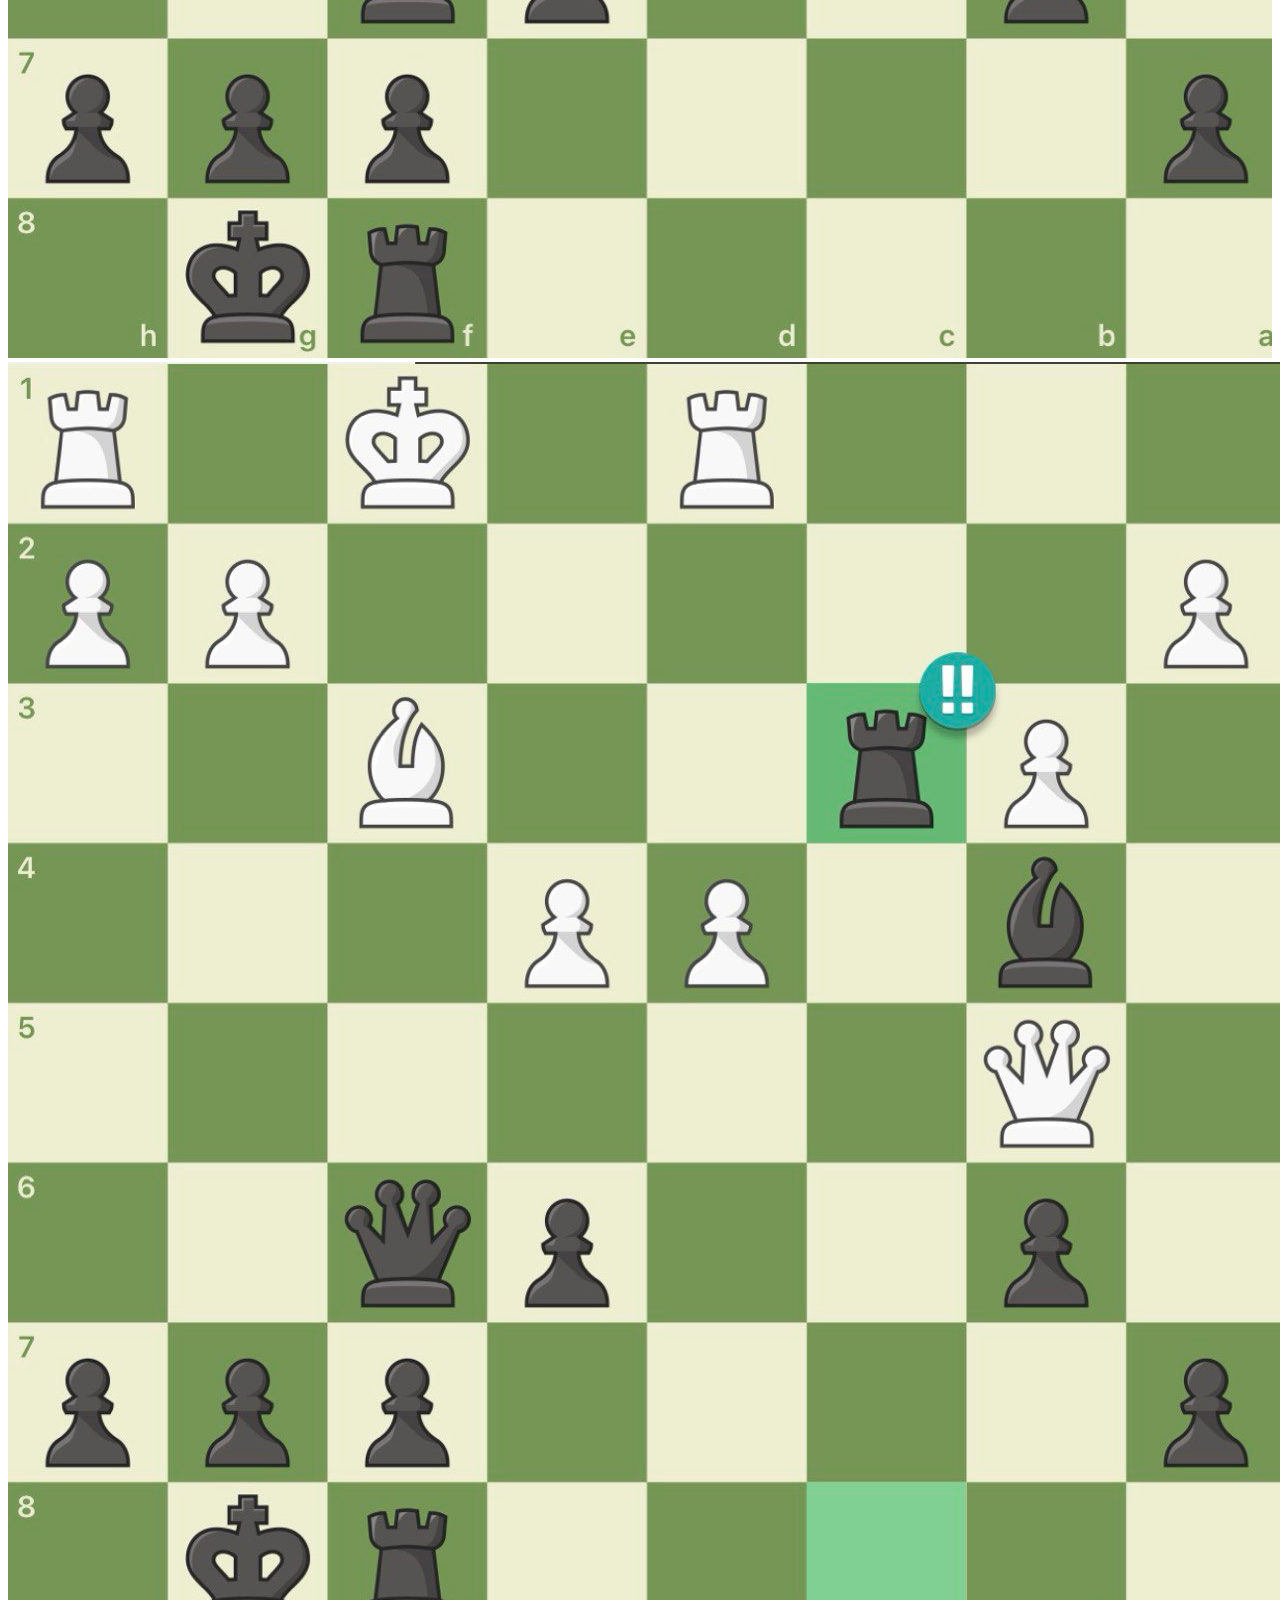
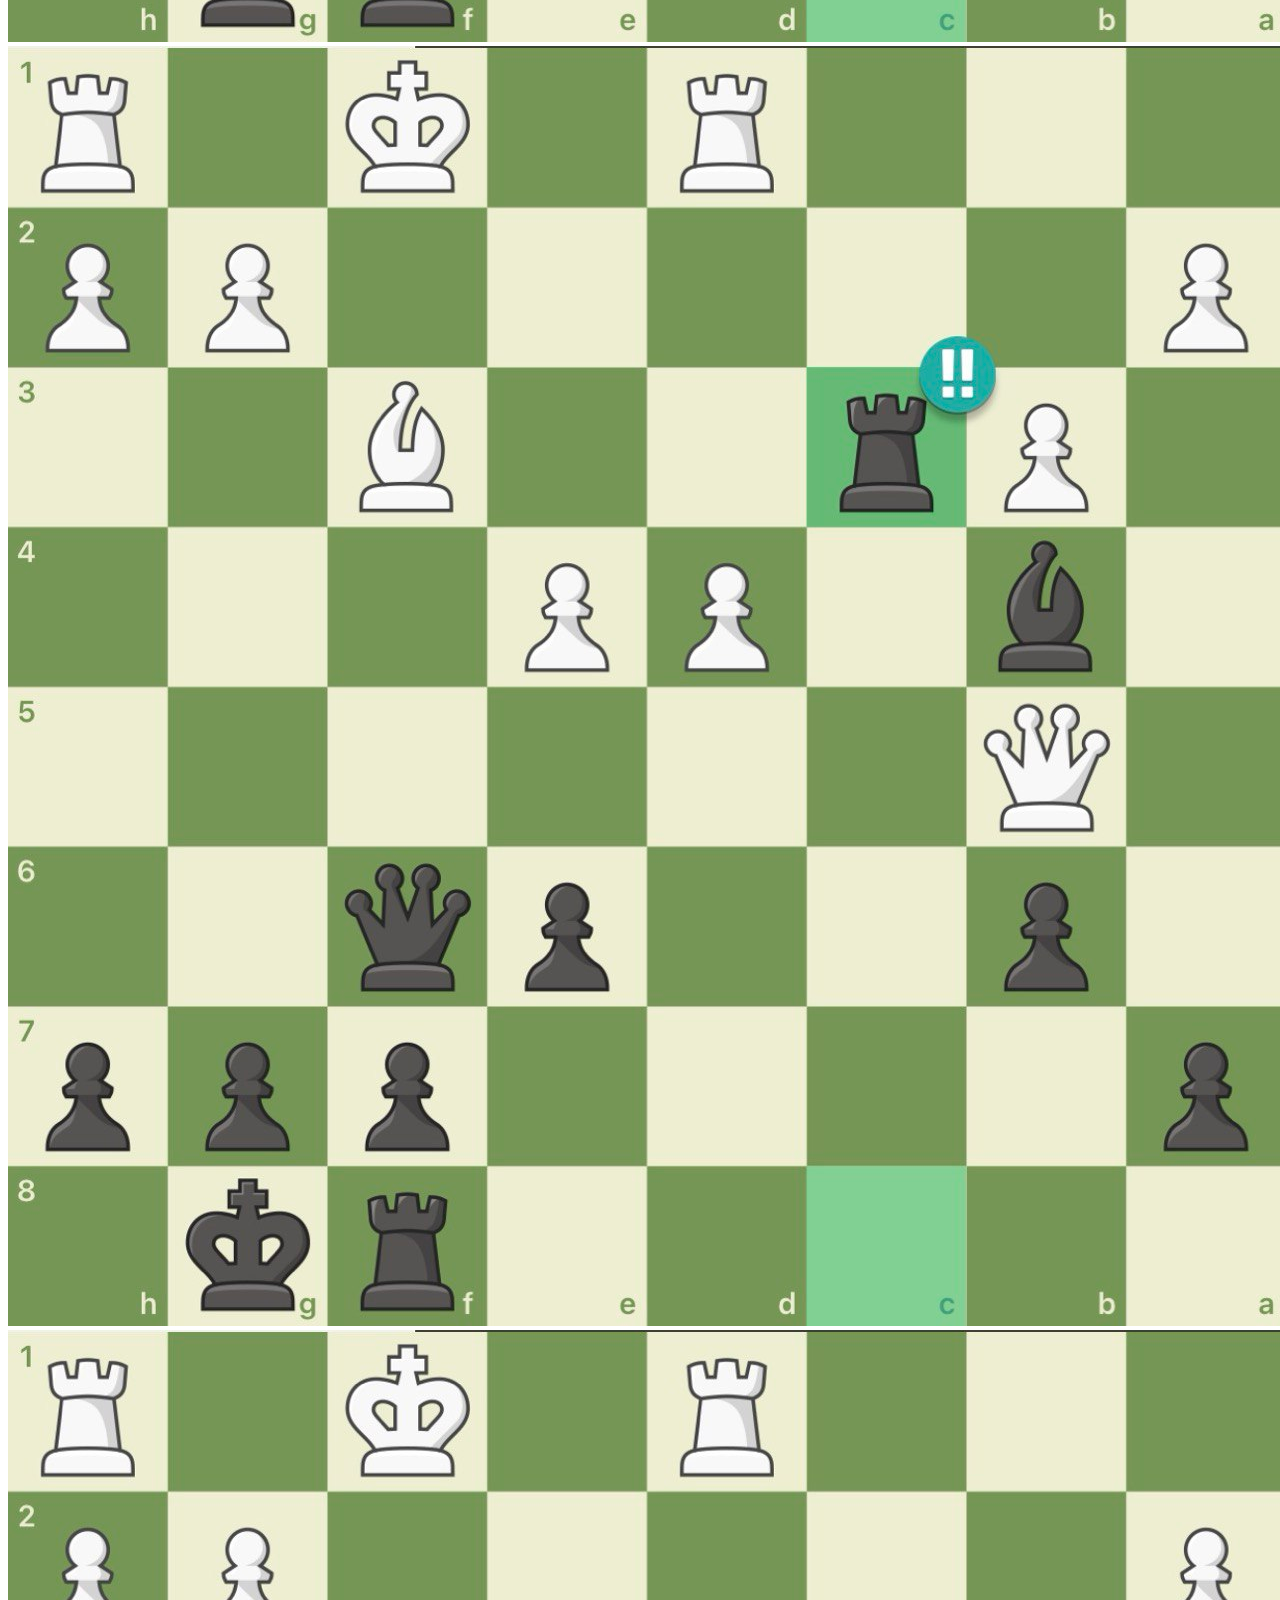
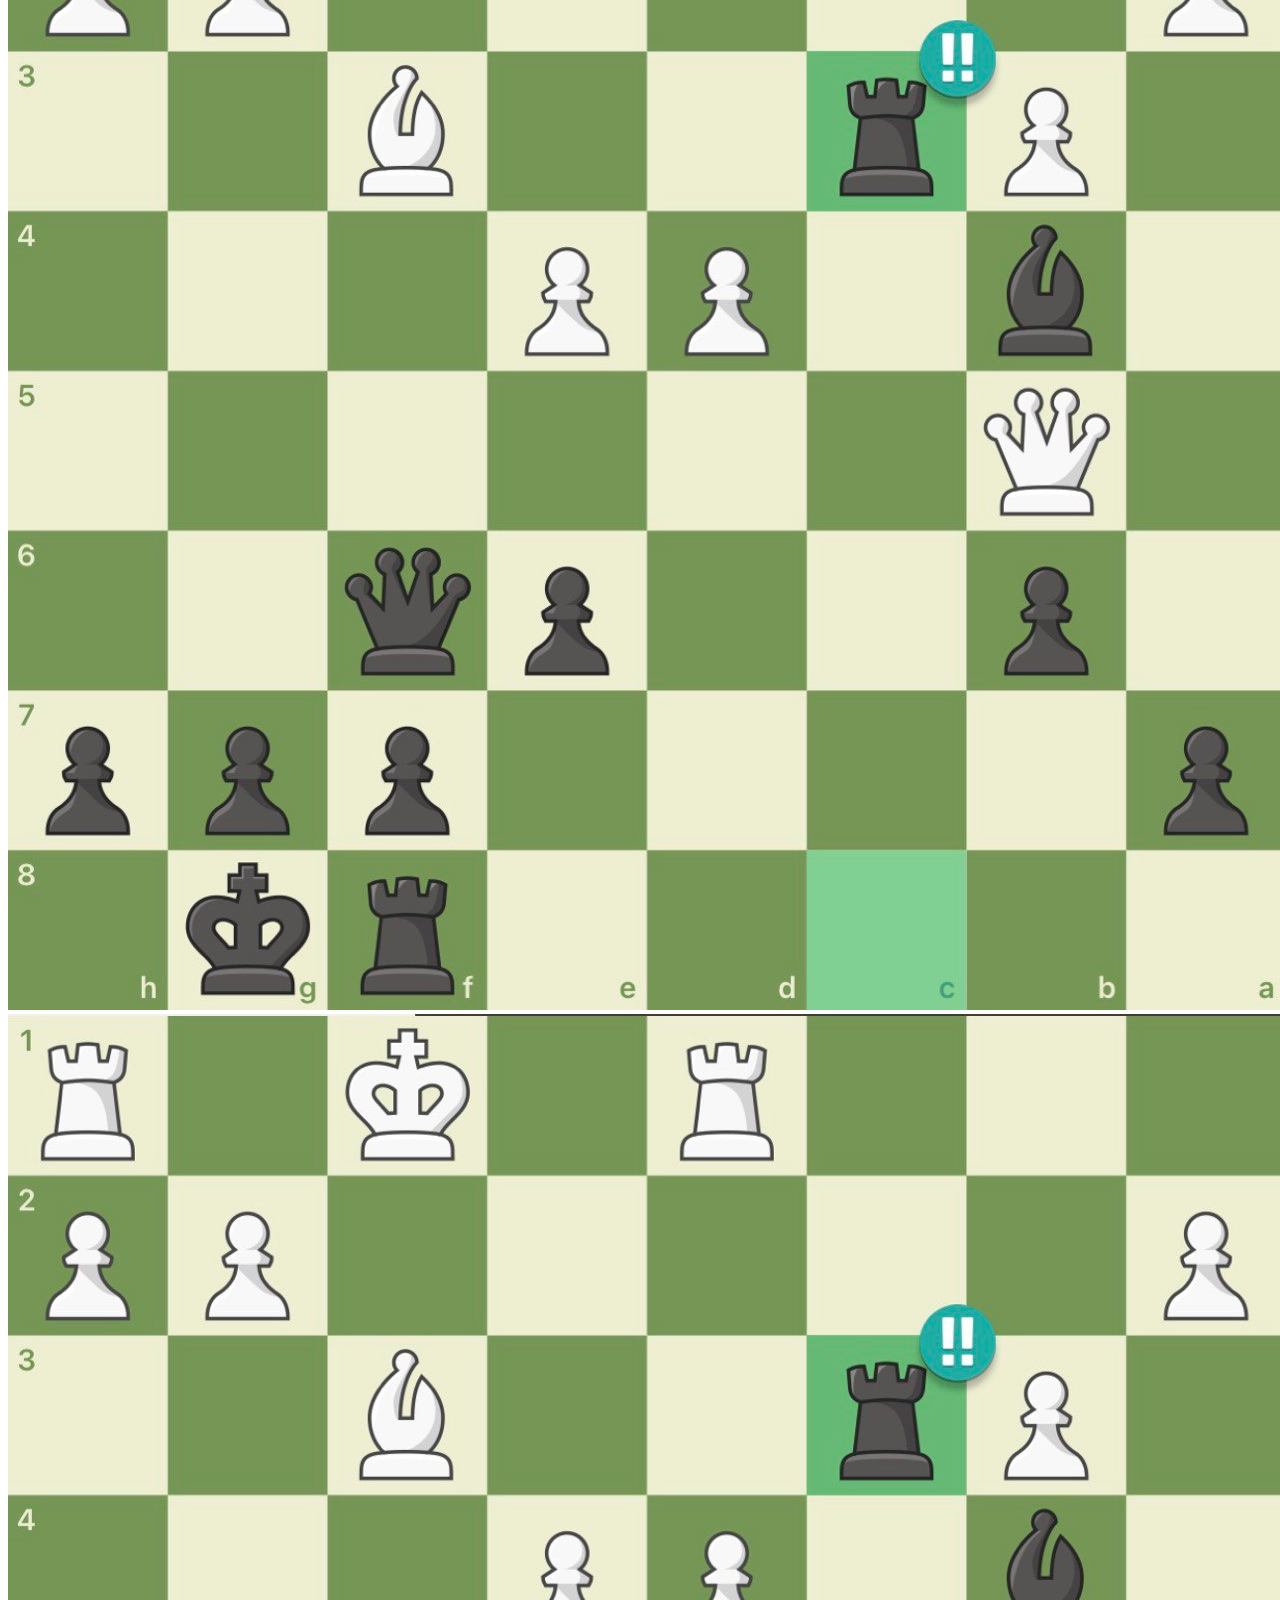
==== commit 3ba6f2d3: "Update chess.html" ====
--- a/chess.html
+++ b/chess.html
@@ -57,37 +57,46 @@
                 <div class="grid grid-cols-1 md:grid-cols-2 lg:grid-cols-3 gap-4">
                     
                     <!-- Image 1 -->
-                    <img src="ch1.jpg" onclick="openModal('ch1.jpg')" onerror="this.onerror=null;this.src='https://placehold.co/400x400/E2E8F0/4A5568?text=Move+1';" alt="Chess move 1" class="w-full h-auto object-cover rounded-lg shadow-md cursor-pointer hover:opacity-80 transition-opacity">
+                    <img src="ch1.jpg" onclick="openModal('ch1.jpg')" onerror="this.onerror=null;this.src='https://placehold.co/400x400/E2E8F0/4A5568?text=Move+1';" alt="Saman Meihami brilliant chess move" class="w-full h-auto object-cover rounded-lg shadow-md cursor-pointer hover:opacity-80 transition-opacity">
                     
                     <!-- Image 2 -->
-                    <img src="ch2.jpg" onclick="openModal('ch2.jpg')" onerror="this.onerror=null;this.src='https://placehold.co/400x400/E2E8F0/4A5568?text=Move+2';" alt="Chess move 2" class="w-full h-auto object-cover rounded-lg shadow-md cursor-pointer hover:opacity-80 transition-opacity">
+                    <img src="ch2.jpg" onclick="openModal('ch2.jpg')" onerror="this.onerror=null;this.src='https://placehold.co/400x400/E2E8F0/4A5568?text=Move+2';" alt="Saman Meihami brilliant chess move" class="w-full h-auto object-cover rounded-lg shadow-md cursor-pointer hover:opacity-80 transition-opacity">
 
                     <!-- Image 3 -->
-                    <img src="ch3.jpg" onclick="openModal('ch3.jpg')" onerror="this.onerror=null;this.src='https://placehold.co/400x400/E2E8F0/4A5568?text=Move+3';" alt="Chess move 3" class="w-full h-auto object-cover rounded-lg shadow-md cursor-pointer hover:opacity-80 transition-opacity">
+                    <img src="ch3.jpg" onclick="openModal('ch3.jpg')" onerror="this.onerror=null;this.src='https://placehold.co/400x400/E2E8F0/4A5568?text=Move+3';" alt="Saman Meihami brilliant chess move" class="w-full h-auto object-cover rounded-lg shadow-md cursor-pointer hover:opacity-80 transition-opacity">
 
                     <!-- Image 4 -->
-                    <img src="ch4.jpg" onclick="openModal('ch4.jpg')" onerror="this.onerror=null;this.src='https://placehold.co/400x400/E2E8F0/4A5568?text=Move+4';" alt="Chess move 4" class="w-full h-auto object-cover rounded-lg shadow-md cursor-pointer hover:opacity-80 transition-opacity">
+                    <img src="ch4.jpg" onclick="openModal('ch4.jpg')" onerror="this.onerror=null;this.src='https://placehold.co/400x400/E2E8F0/4A5568?text=Move+4';" alt="Saman Meihami brilliant chess move" class="w-full h-auto object-cover rounded-lg shadow-md cursor-pointer hover:opacity-80 transition-opacity">
 
                     <!-- Image 5 -->
-                    <img src="ch5.jpg" onclick="openModal('ch5.jpg')" onerror="this.onerror=null;this.src='https://placehold.co/400x400/E2E8F0/4A5568?text=Move+5';" alt="Chess move 5" class="w-full h-auto object-cover rounded-lg shadow-md cursor-pointer hover:opacity-80 transition-opacity">
+                    <img src="ch5.jpg" onclick="openModal('ch5.jpg')" onerror="this.onerror=null;this.src='https://placehold.co/400x400/E2E8F0/4A5568?text=Move+5';" alt="Saman Meihami brilliant chess move" class="w-full h-auto object-cover rounded-lg shadow-md cursor-pointer hover:opacity-80 transition-opacity">
 
                     <!-- Image 6 -->
-                    <img src="ch6.jpg" onclick="openModal('ch5.jpg')" onerror="this.onerror=null;this.src='https://placehold.co/400x400/E2E8F0/4A5568?text=Move+5';" alt="Chess move 5" class="w-full h-auto object-cover rounded-lg shadow-md cursor-pointer hover:opacity-80 transition-opacity">
+                    <img src="ch6.jpg" onclick="openModal('ch5.jpg')" onerror="this.onerror=null;this.src='https://placehold.co/400x400/E2E8F0/4A5568?text=Move+5';" alt="Saman Meihami brilliant chess move" class="w-full h-auto object-cover rounded-lg shadow-md cursor-pointer hover:opacity-80 transition-opacity">
 
                     <!-- Image 7 -->
-                    <img src="ch7.jpg" onclick="openModal('ch5.jpg')" onerror="this.onerror=null;this.src='https://placehold.co/400x400/E2E8F0/4A5568?text=Move+5';" alt="Chess move 5" class="w-full h-auto object-cover rounded-lg shadow-md cursor-pointer hover:opacity-80 transition-opacity">
+                    <img src="ch7.jpg" onclick="openModal('ch5.jpg')" onerror="this.onerror=null;this.src='https://placehold.co/400x400/E2E8F0/4A5568?text=Move+5';" alt="Saman Meihami brilliant chess move" class="w-full h-auto object-cover rounded-lg shadow-md cursor-pointer hover:opacity-80 transition-opacity">
 
                     <!-- Image 8 -->
-                    <img src="ch8.jpg" onclick="openModal('ch5.jpg')" onerror="this.onerror=null;this.src='https://placehold.co/400x400/E2E8F0/4A5568?text=Move+5';" alt="Chess move 5" class="w-full h-auto object-cover rounded-lg shadow-md cursor-pointer hover:opacity-80 transition-opacity">
+                    <img src="ch8.jpg" onclick="openModal('ch5.jpg')" onerror="this.onerror=null;this.src='https://placehold.co/400x400/E2E8F0/4A5568?text=Move+5';" alt="Saman Meihami brilliant chess move"class="w-full h-auto object-cover rounded-lg shadow-md cursor-pointer hover:opacity-80 transition-opacity">
 
                     <!-- Image 9 -->
-                    <img src="ch9.jpg" onclick="openModal('ch5.jpg')" onerror="this.onerror=null;this.src='https://placehold.co/400x400/E2E8F0/4A5568?text=Move+5';" alt="Chess move 5" class="w-full h-auto object-cover rounded-lg shadow-md cursor-pointer hover:opacity-80 transition-opacity">
+                    <img src="ch9.jpg" onclick="openModal('ch5.jpg')" onerror="this.onerror=null;this.src='https://placehold.co/400x400/E2E8F0/4A5568?text=Move+5';" alt="Saman Meihami brilliant chess move" class="w-full h-auto object-cover rounded-lg shadow-md cursor-pointer hover:opacity-80 transition-opacity">
 
                     <!-- Image 10 -->
-                    <img src="ch10.jpg" onclick="openModal('ch5.jpg')" onerror="this.onerror=null;this.src='https://placehold.co/400x400/E2E8F0/4A5568?text=Move+5';" alt="Chess move 5" class="w-full h-auto object-cover rounded-lg shadow-md cursor-pointer hover:opacity-80 transition-opacity">
+                    <img src="ch10.jpg" onclick="openModal('ch5.jpg')" onerror="this.onerror=null;this.src='https://placehold.co/400x400/E2E8F0/4A5568?text=Move+5';" alt=alt="Saman Meihami brilliant chess move" class="w-full h-auto object-cover rounded-lg shadow-md cursor-pointer hover:opacity-80 transition-opacity">
 
                     <!-- Image 11 -->
-                    <img src="ch11.jpg" onclick="openModal('ch5.jpg')" onerror="this.onerror=null;this.src='https://placehold.co/400x400/E2E8F0/4A5568?text=Move+5';" alt="Chess move 5" class="w-full h-auto object-cover rounded-lg shadow-md cursor-pointer hover:opacity-80 transition-opacity">
+                    <img src="ch11.jpg" onclick="openModal('ch5.jpg')" onerror="this.onerror=null;this.src='https://placehold.co/400x400/E2E8F0/4A5568?text=Move+5';" alt=alt="Saman Meihami brilliant chess move" class="w-full h-auto object-cover rounded-lg shadow-md cursor-pointer hover:opacity-80 transition-opacity">
+
+                    <!-- Image 12 -->
+                    <img src="ch11.jpg" onclick="openModal('ch12.jpg')" onerror="this.onerror=null;this.src='https://placehold.co/400x400/E2E8F0/4A5568?text=Move+5';" alt=alt="Saman Meihami brilliant chess move" class="w-full h-auto object-cover rounded-lg shadow-md cursor-pointer hover:opacity-80 transition-opacity">
+
+                    <!-- Image 13 -->
+                    <img src="ch11.jpg" onclick="openModal('ch13.jpg')" onerror="this.onerror=null;this.src='https://placehold.co/400x400/E2E8F0/4A5568?text=Move+5';" alt=alt="Saman Meihami brilliant chess move" class="w-full h-auto object-cover rounded-lg shadow-md cursor-pointer hover:opacity-80 transition-opacity">
+
+                    <!-- Image 14 -->
+                    <img src="ch11.jpg" onclick="openModal('ch14.jpg')" onerror="this.onerror=null;this.src='https://placehold.co/400x400/E2E8F0/4A5568?text=Move+5';" alt=alt="Saman Meihami brilliant chess move" class="w-full h-auto object-cover rounded-lg shadow-md cursor-pointer hover:opacity-80 transition-opacity">
                 </div>
             </div>
         </main>
@@ -140,5 +149,9 @@
         }
     </script>
 
+
+
+    <script data-goatcounter="https://sam88.goatcounter.com/count"
+        async src="//gc.zgo.at/count.js"></script>
 </body>
 </html>
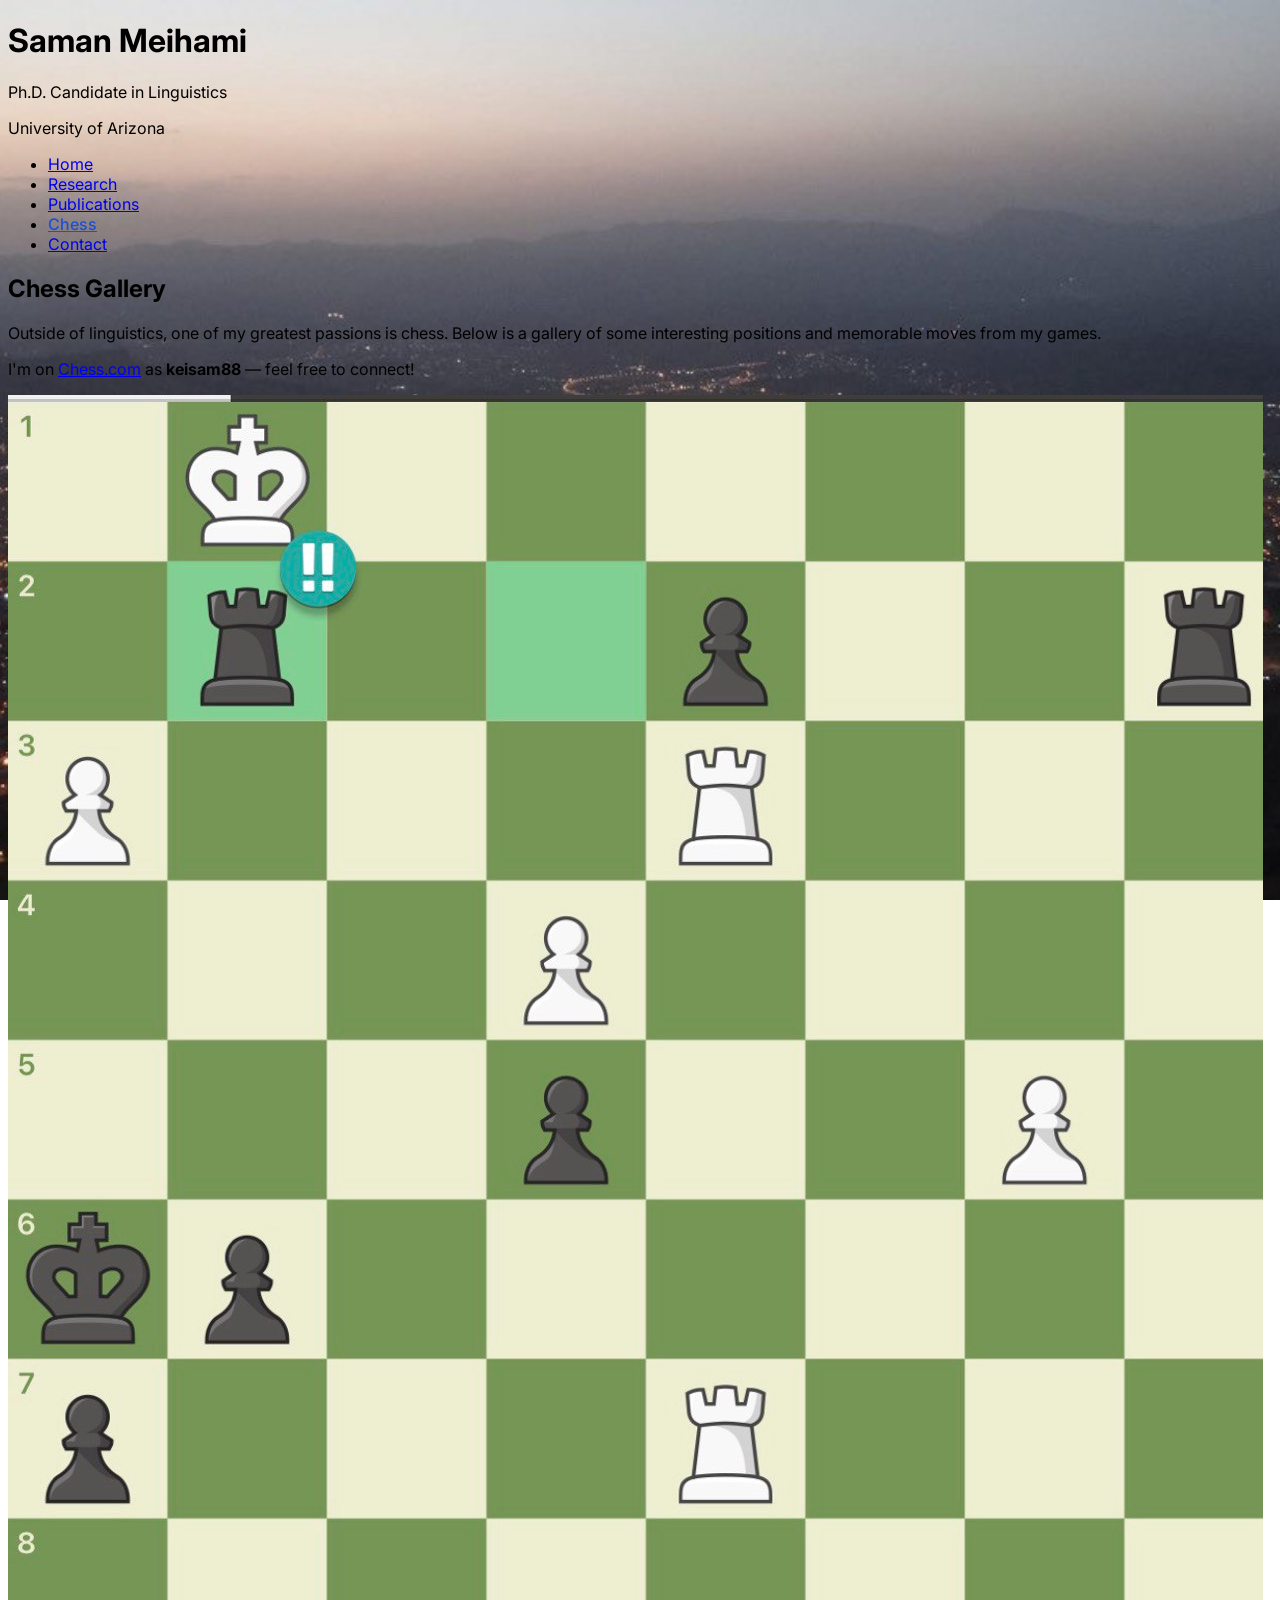
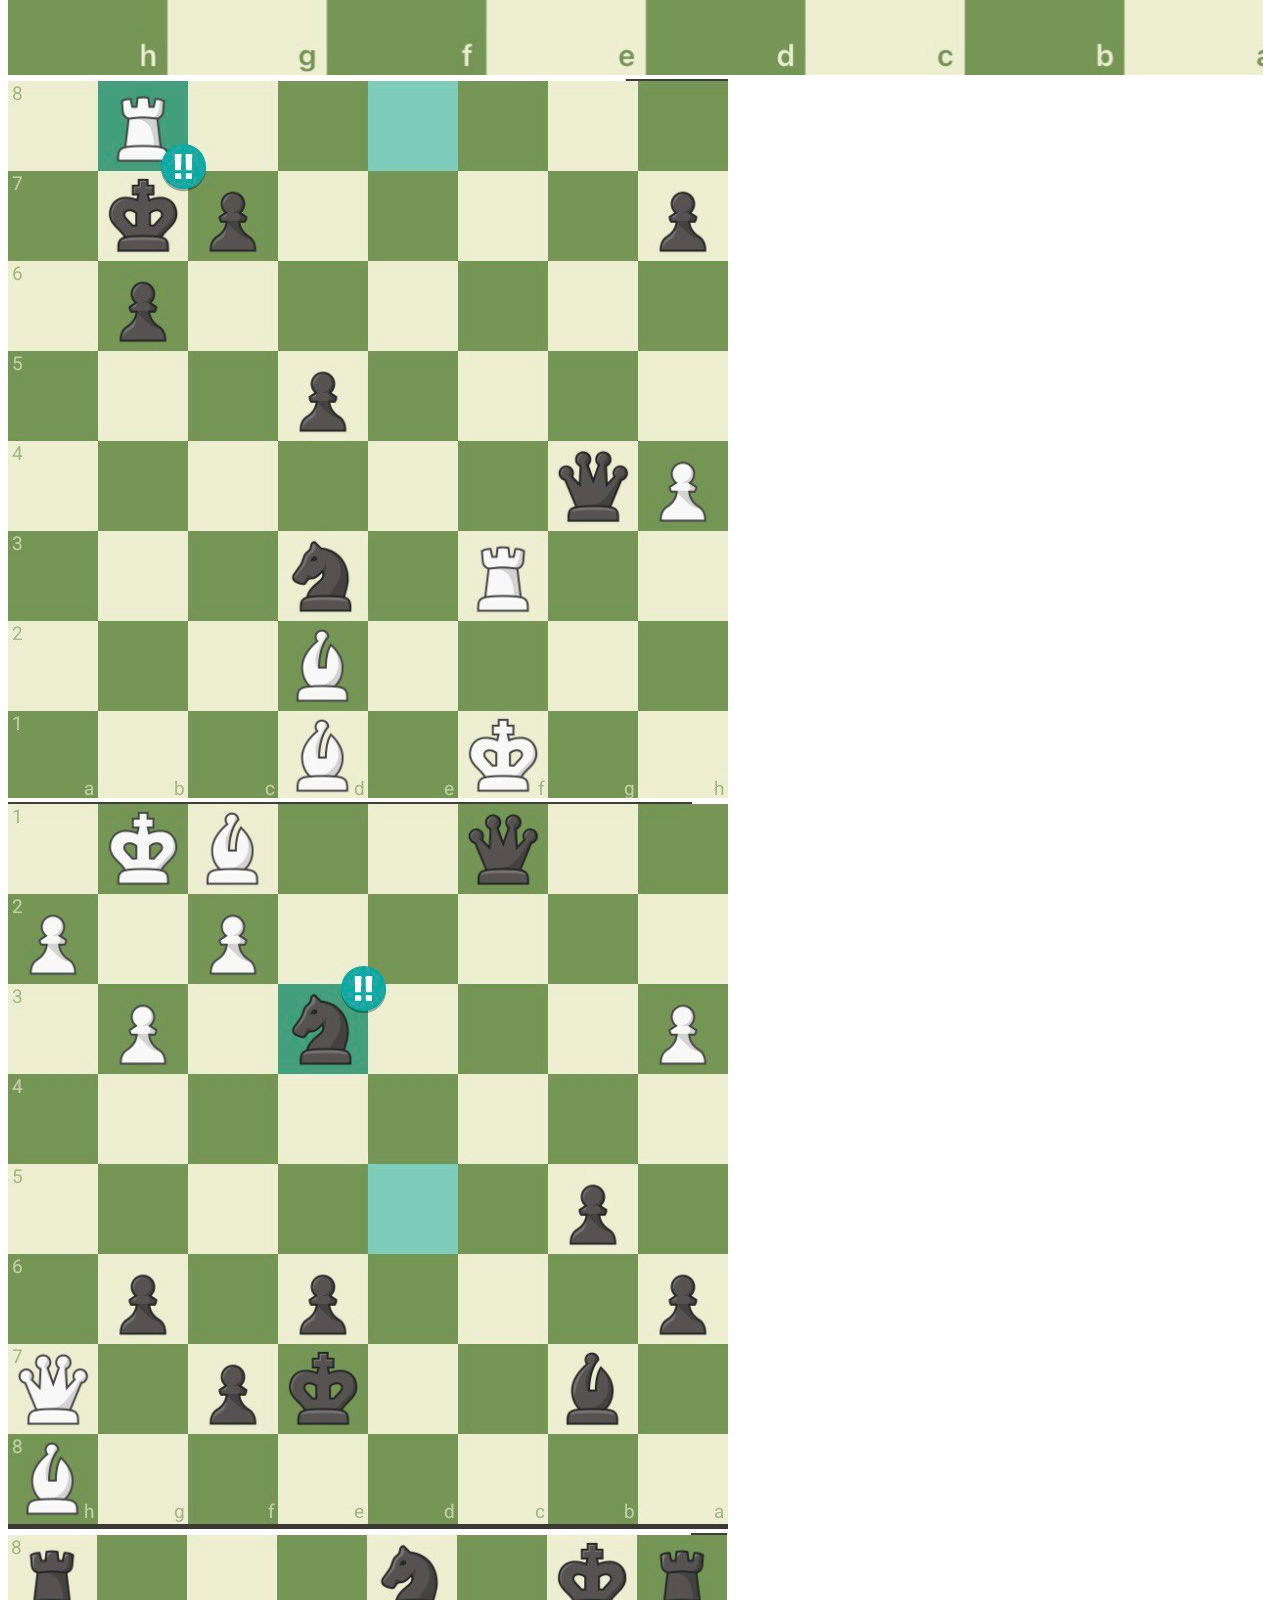
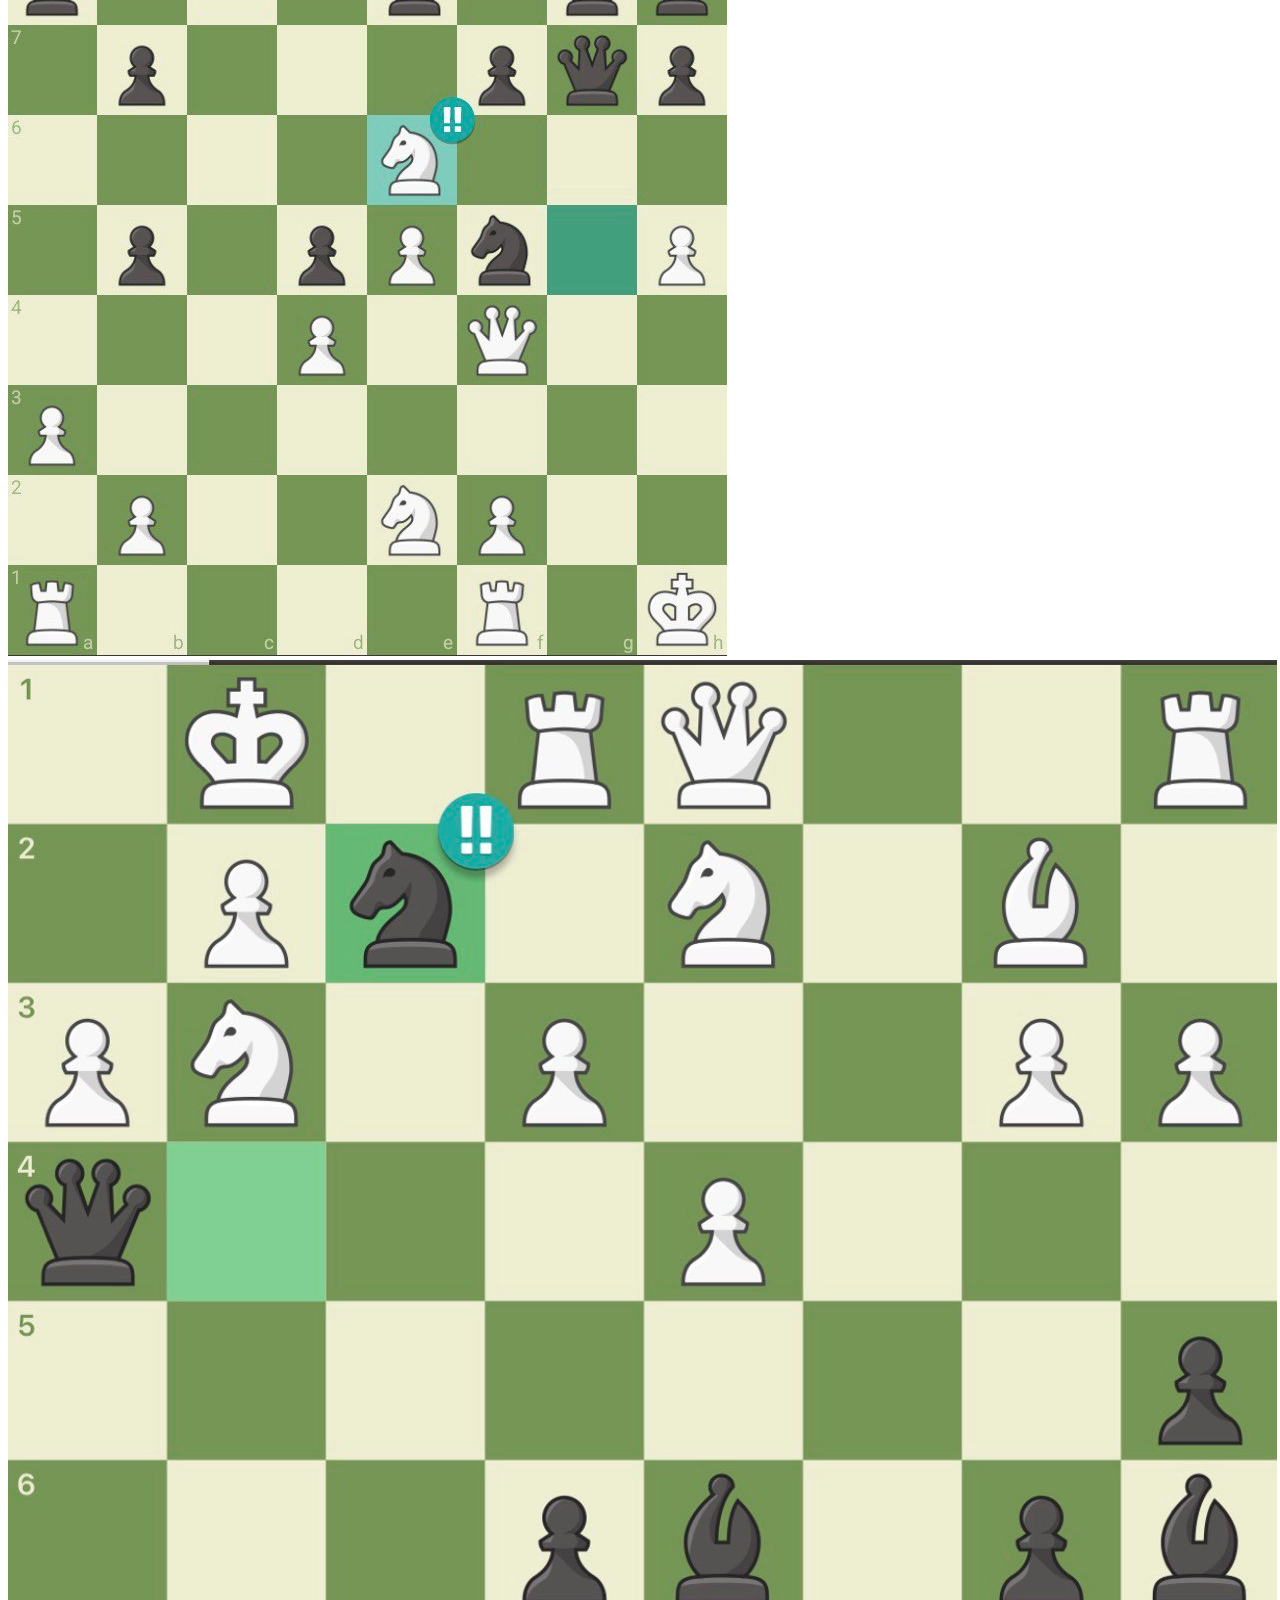
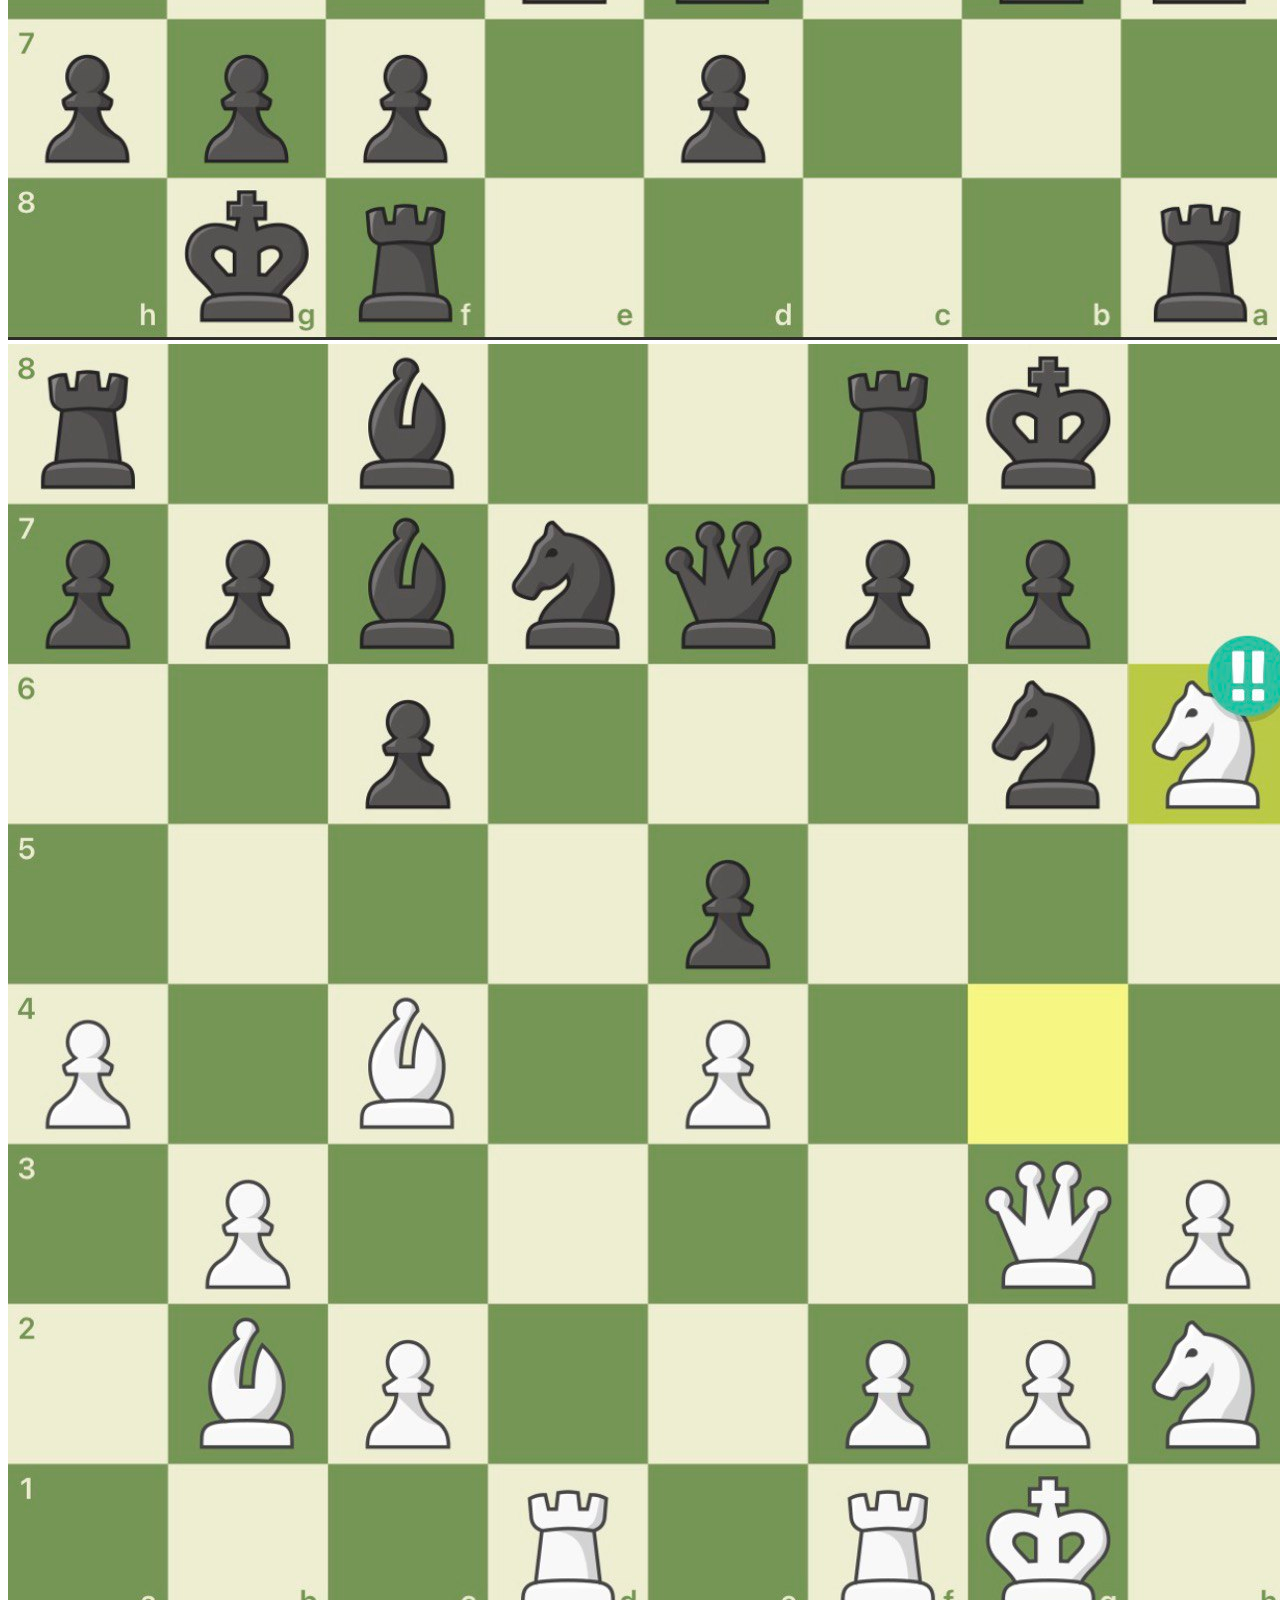
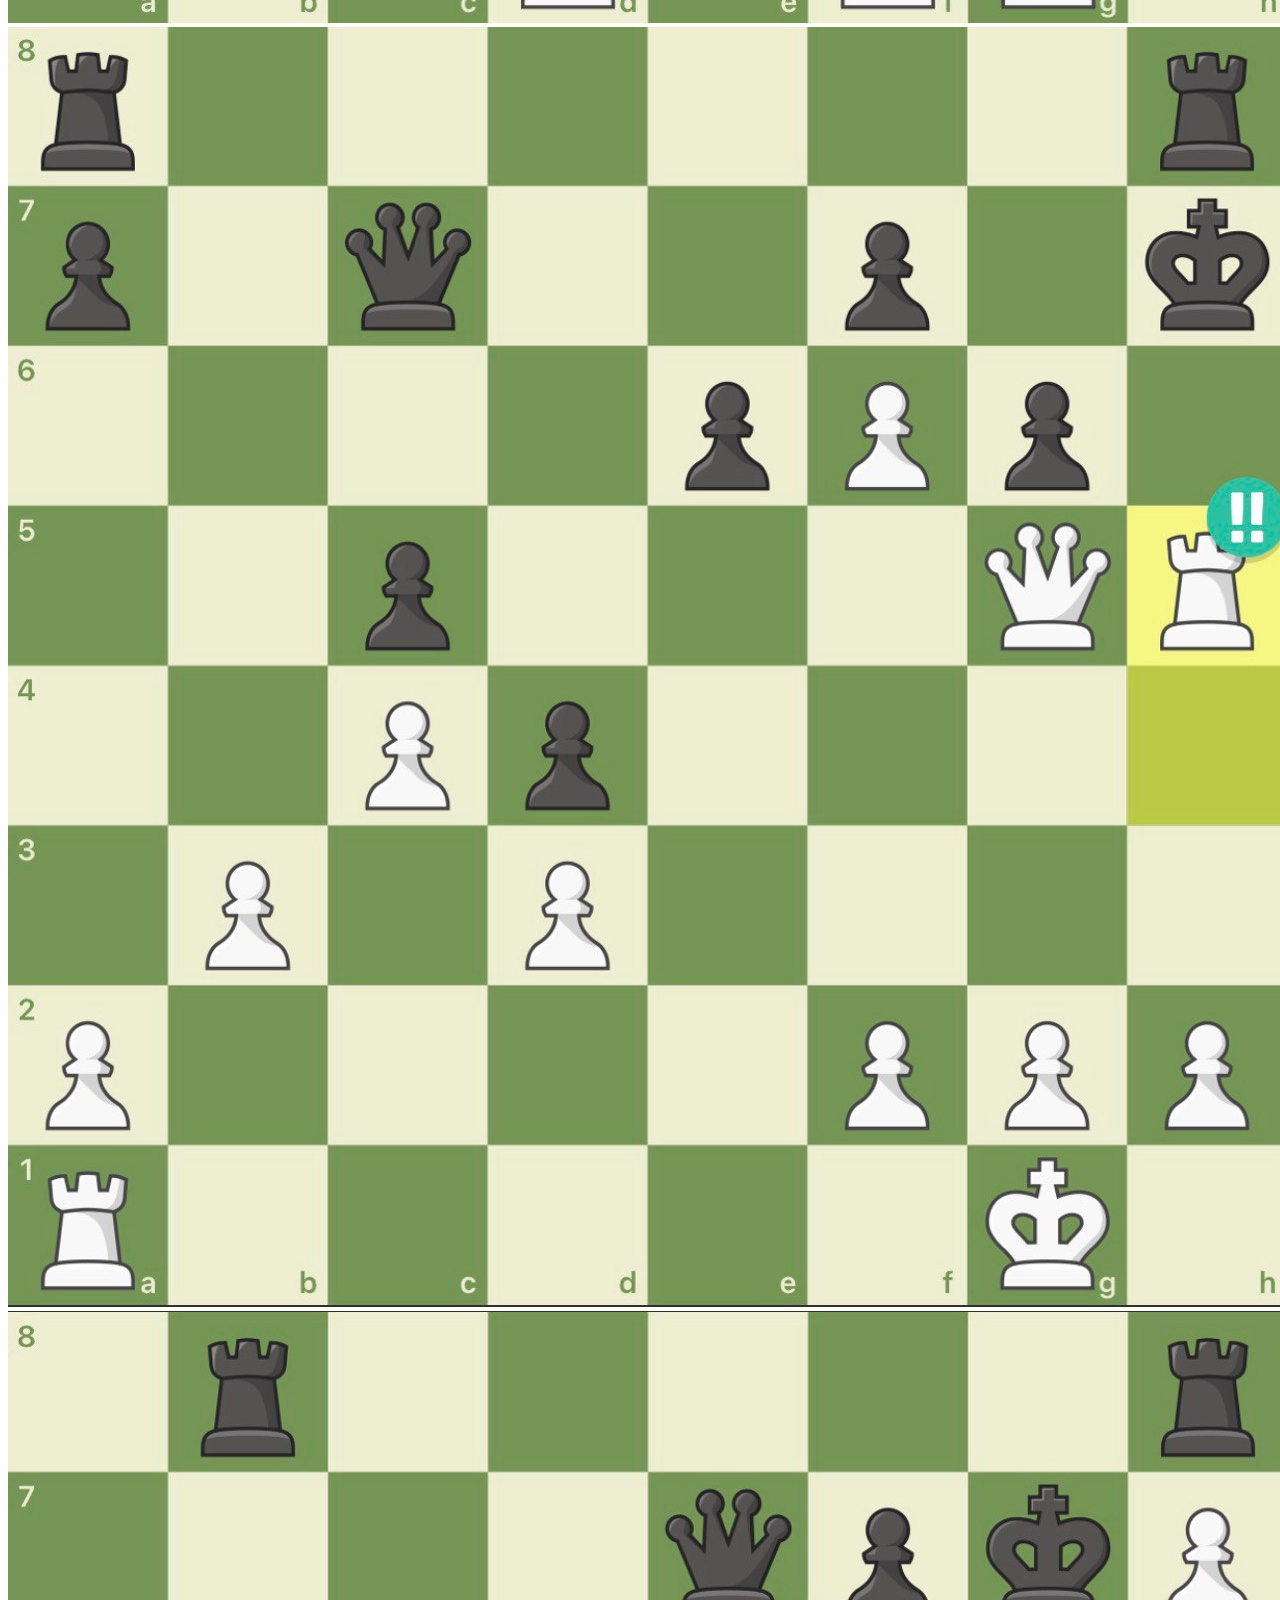
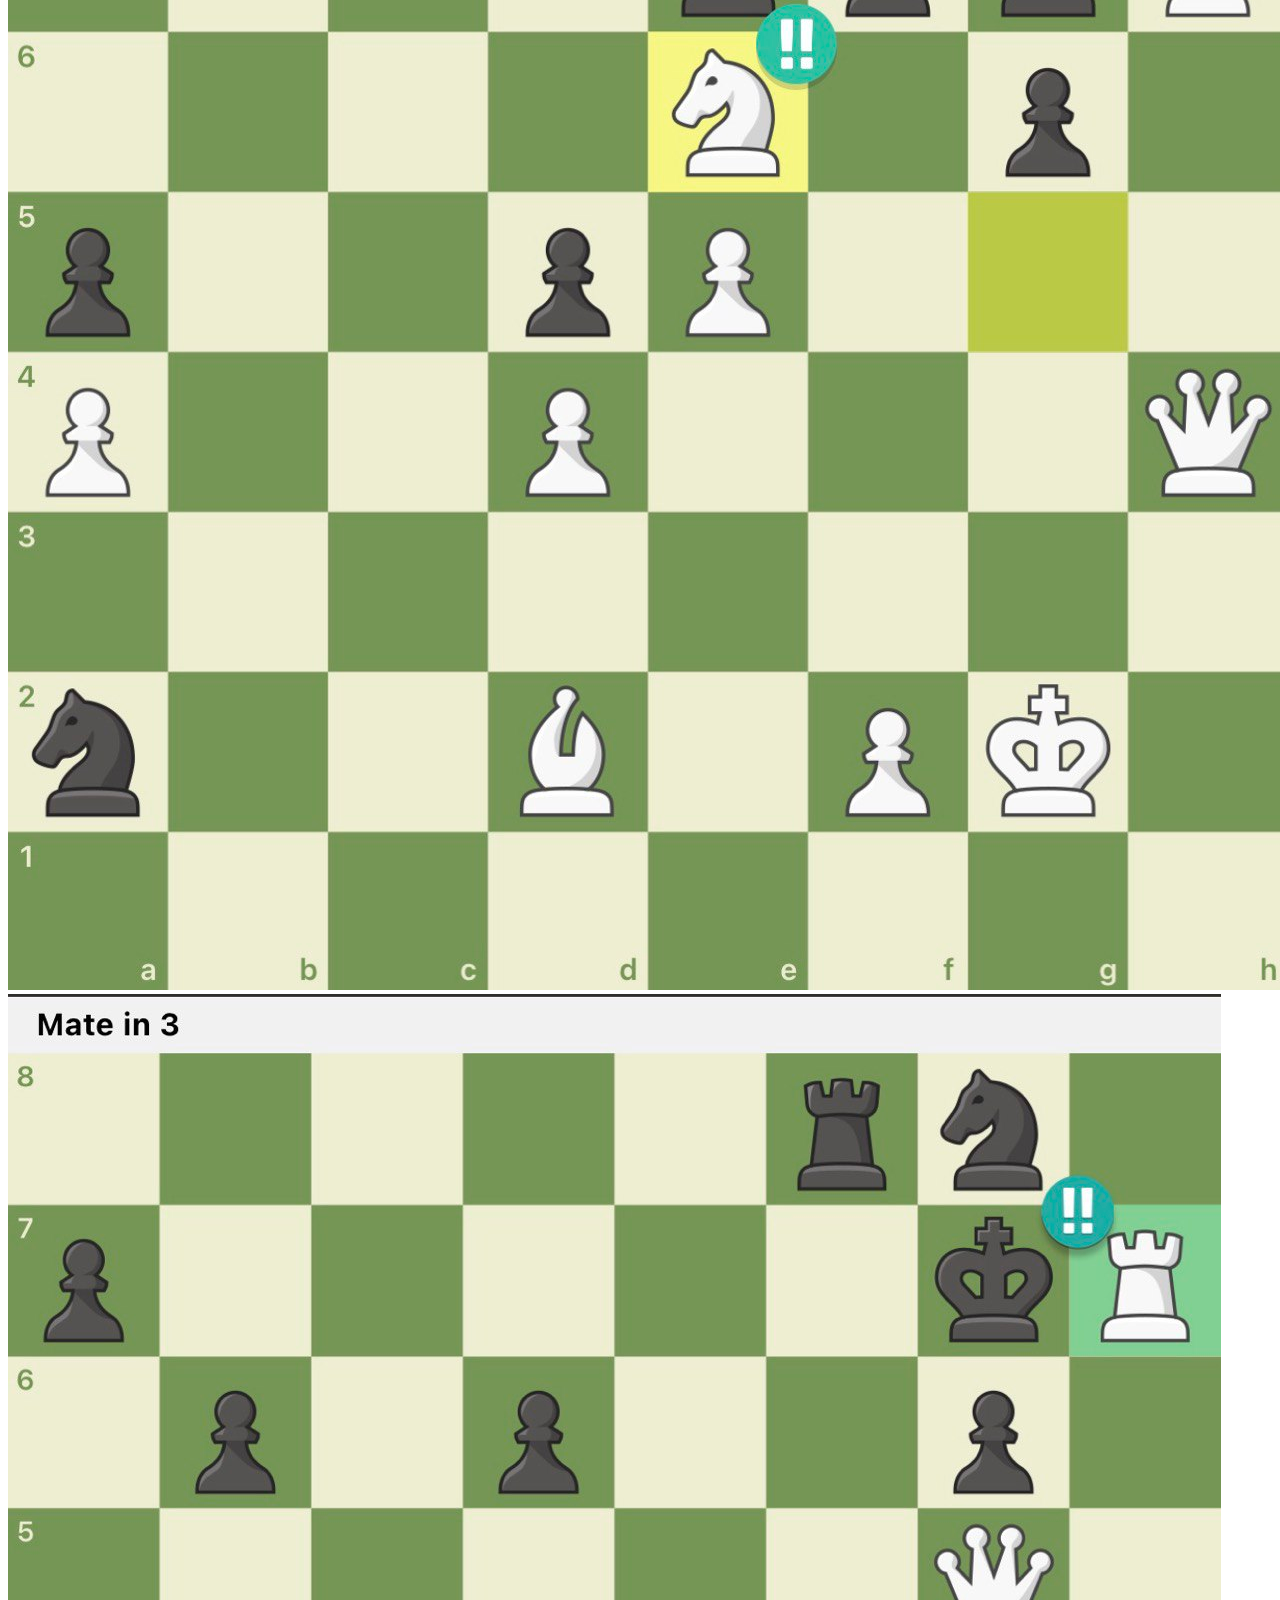
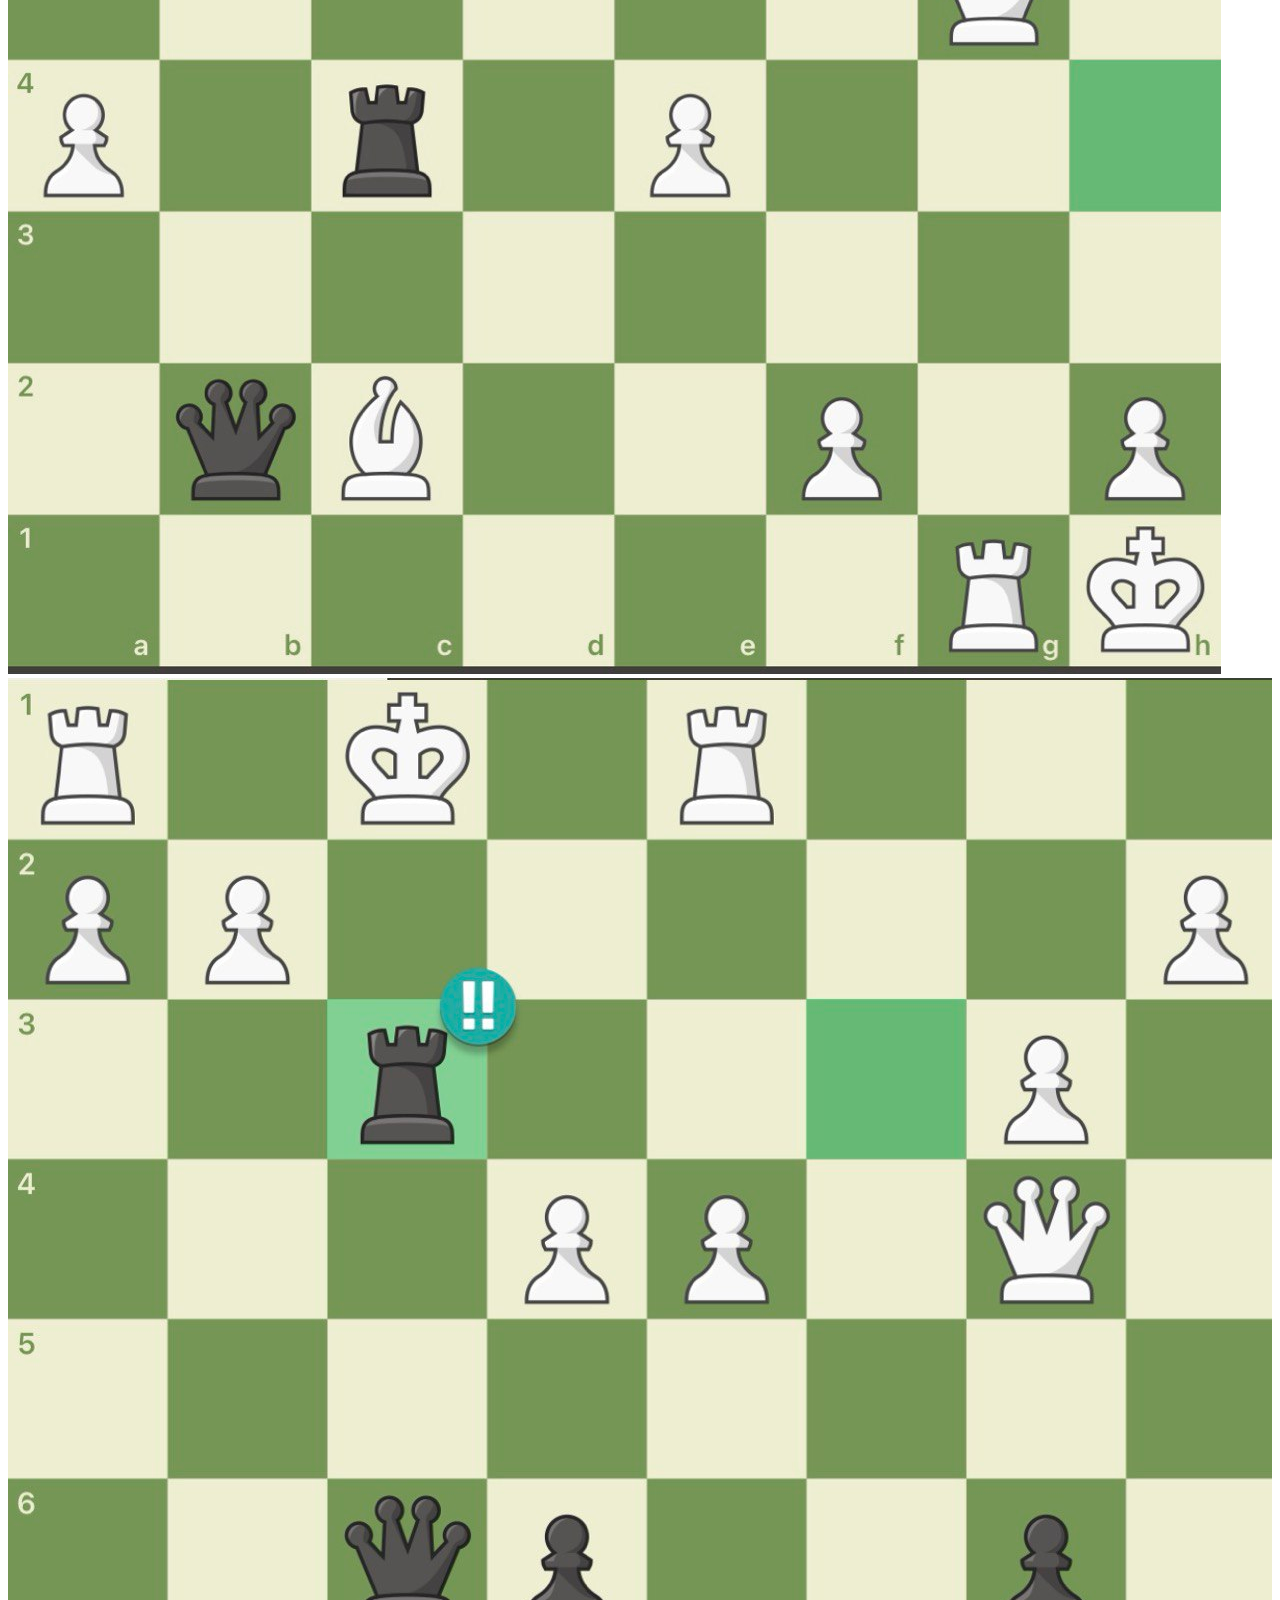
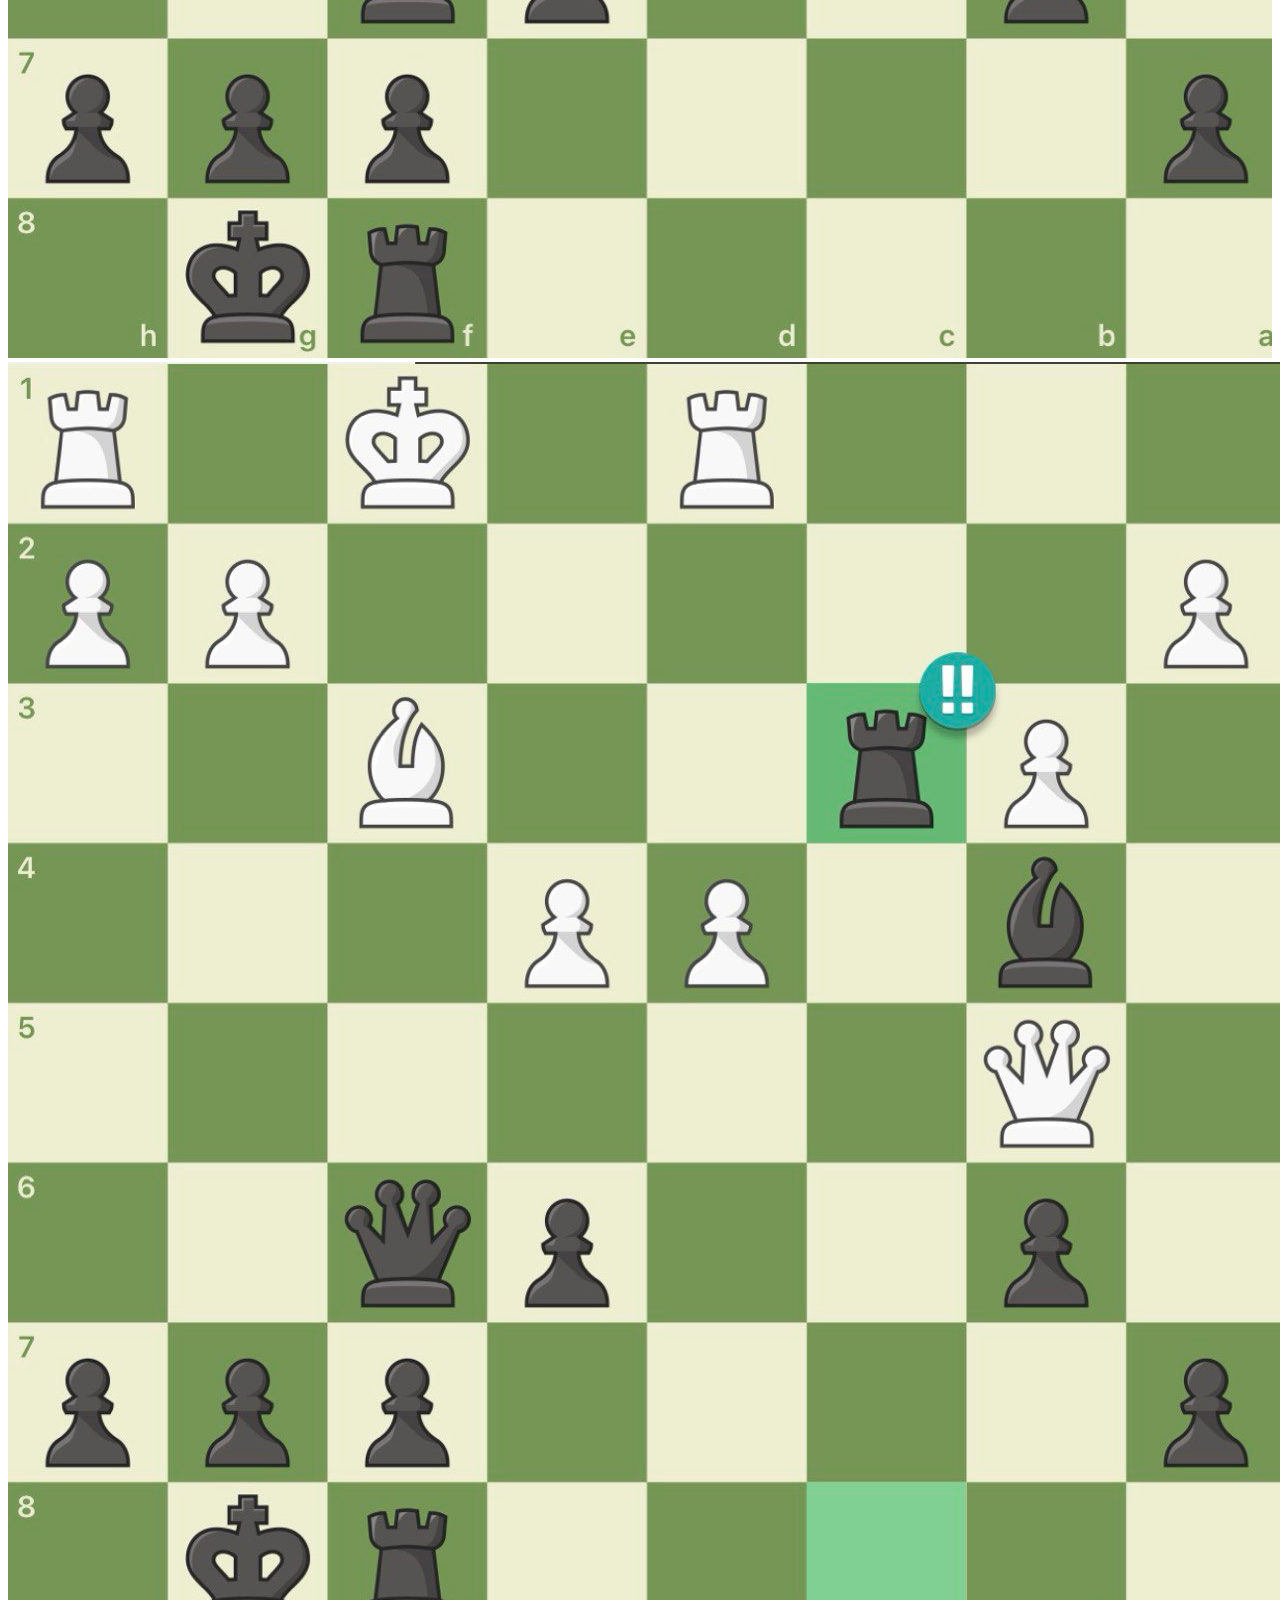
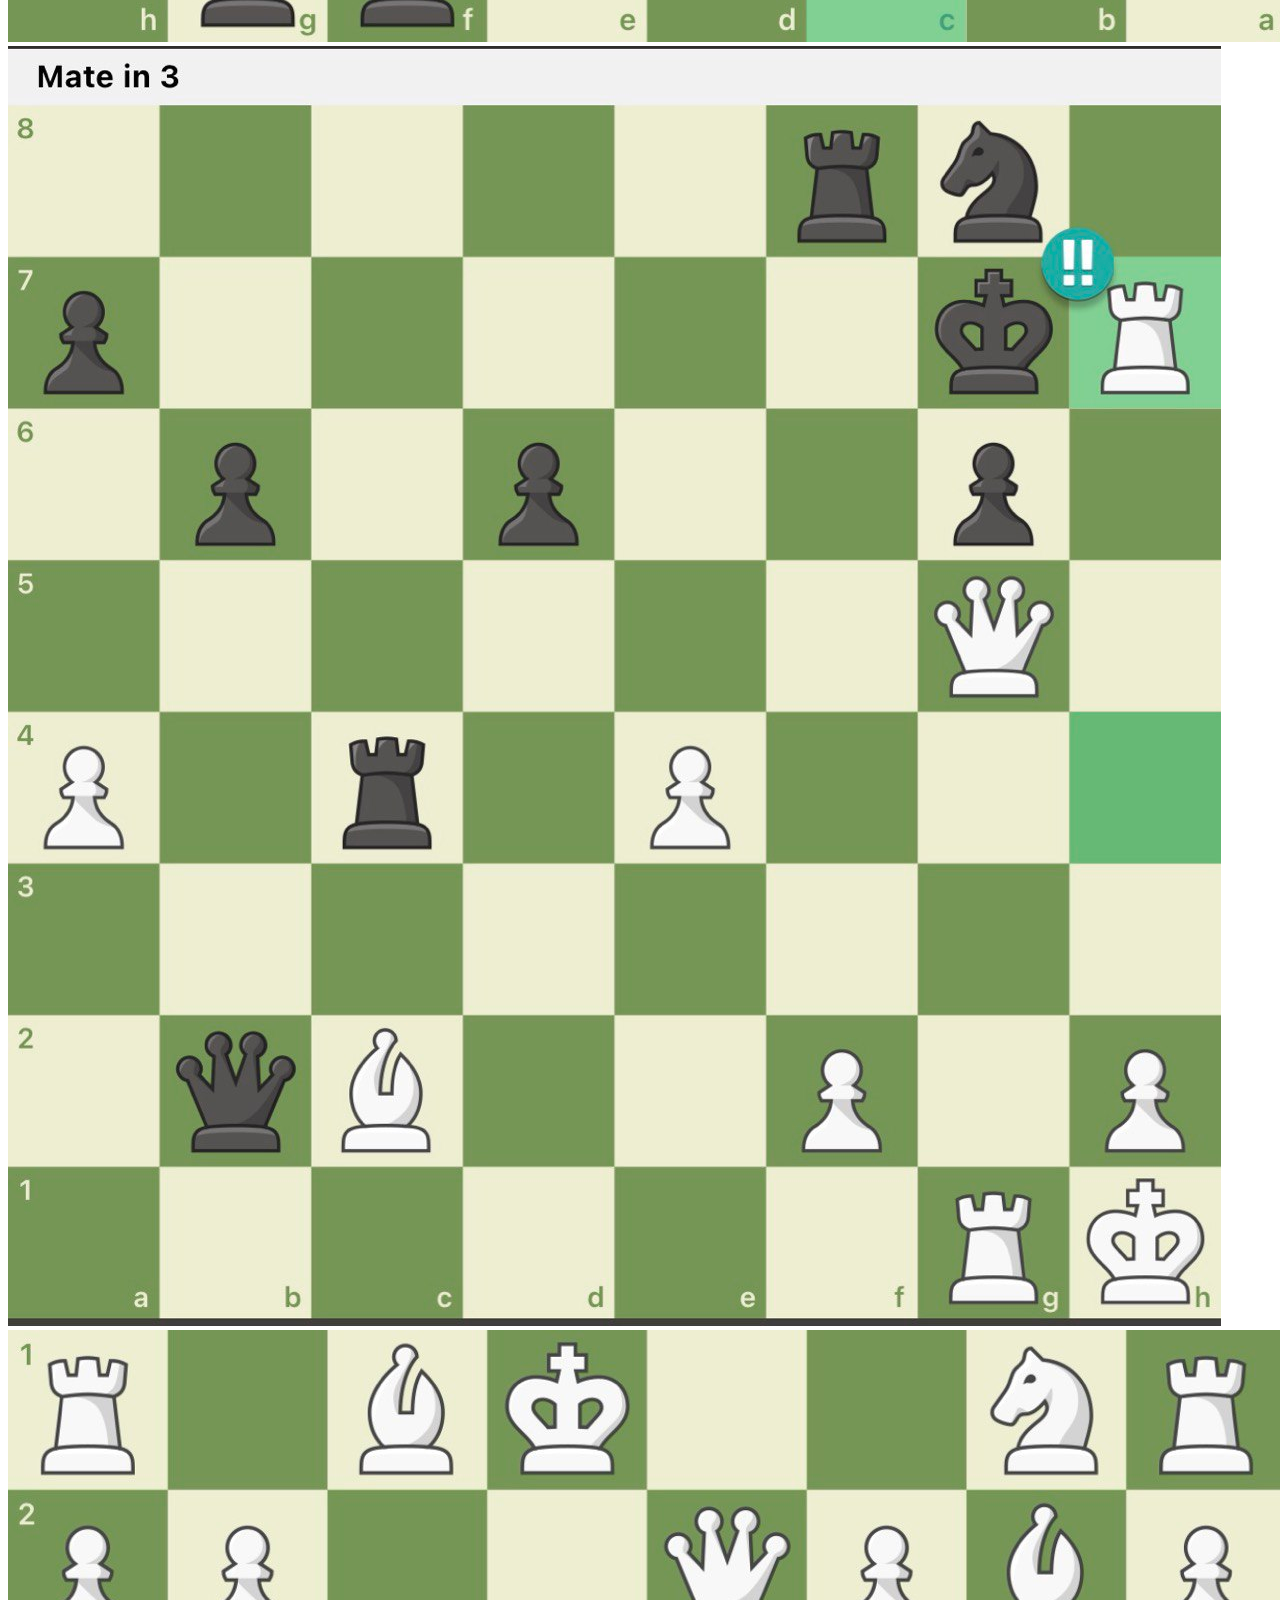
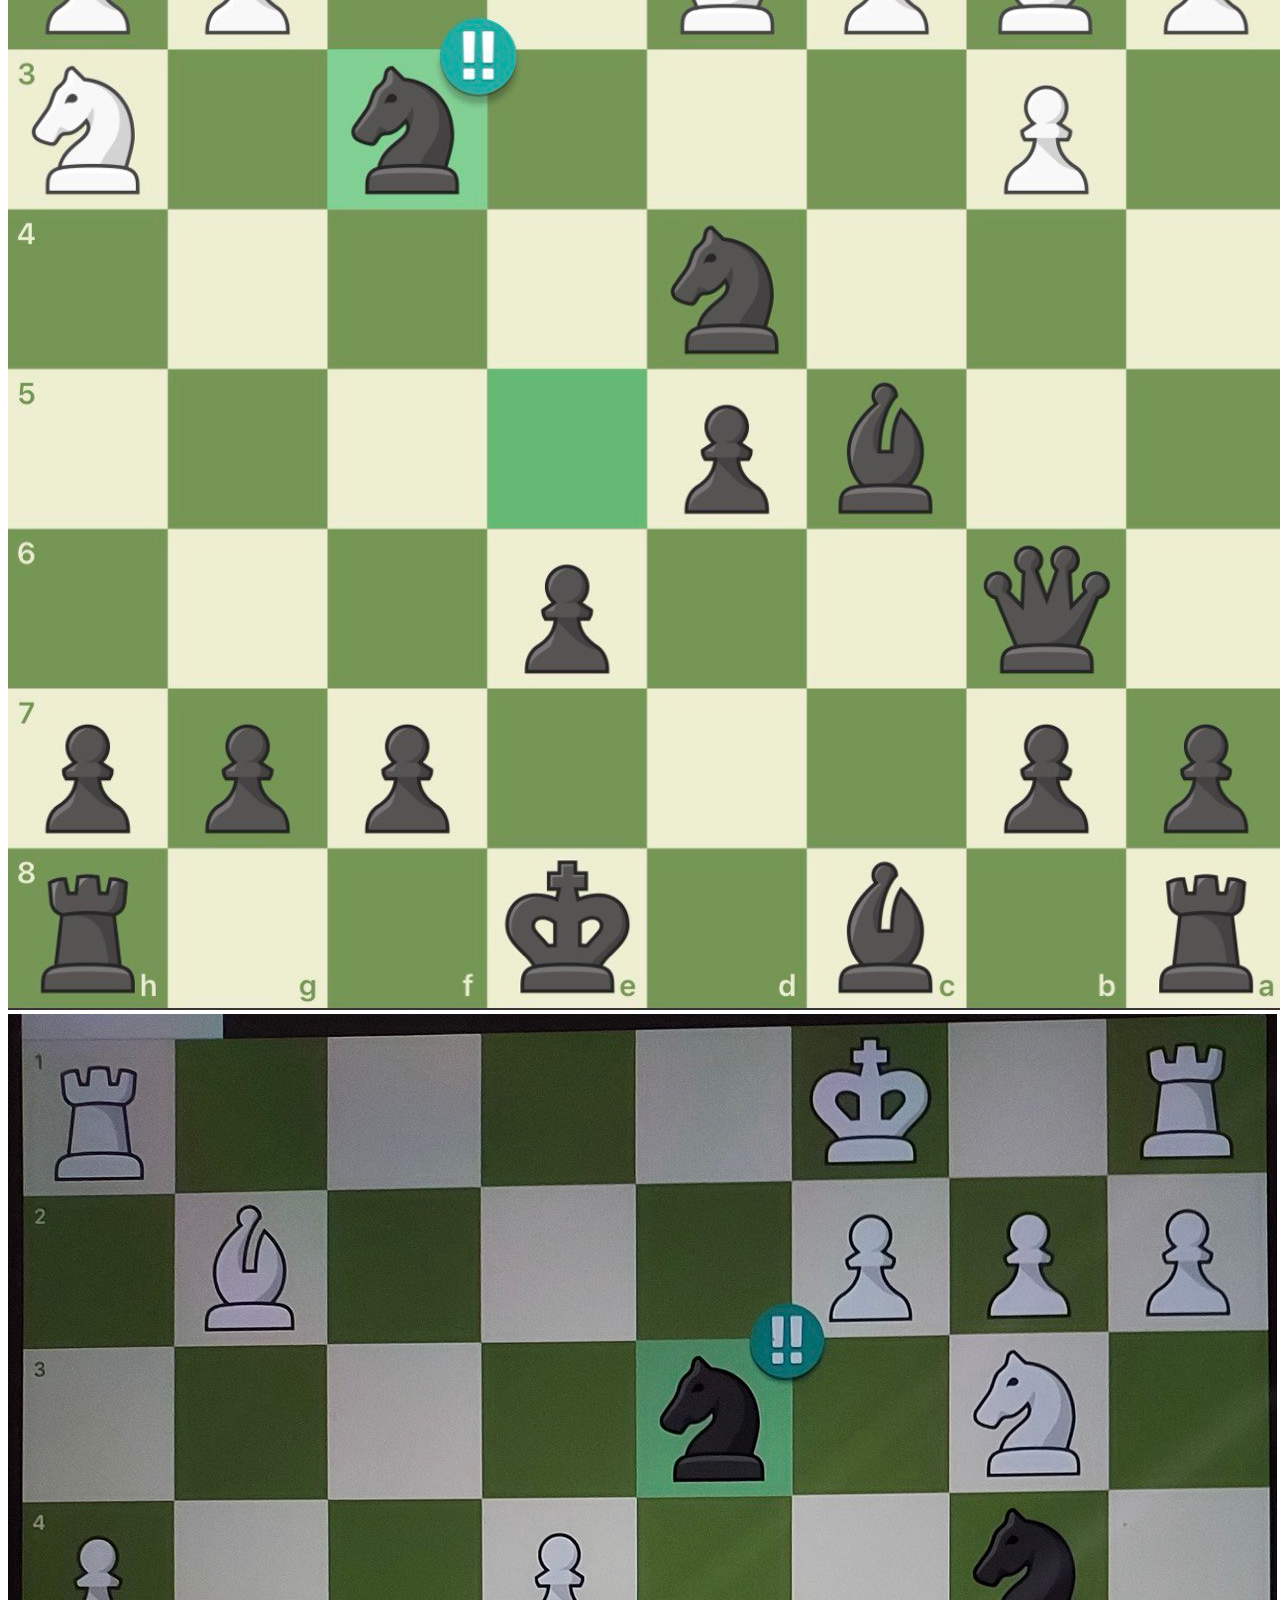
==== commit 047d5f27: "Update chess.html" ====
--- a/chess.html
+++ b/chess.html
@@ -72,31 +72,31 @@
                     <img src="ch5.jpg" onclick="openModal('ch5.jpg')" onerror="this.onerror=null;this.src='https://placehold.co/400x400/E2E8F0/4A5568?text=Move+5';" alt="Saman Meihami brilliant chess move" class="w-full h-auto object-cover rounded-lg shadow-md cursor-pointer hover:opacity-80 transition-opacity">
 
                     <!-- Image 6 -->
-                    <img src="ch6.jpg" onclick="openModal('ch5.jpg')" onerror="this.onerror=null;this.src='https://placehold.co/400x400/E2E8F0/4A5568?text=Move+5';" alt="Saman Meihami brilliant chess move" class="w-full h-auto object-cover rounded-lg shadow-md cursor-pointer hover:opacity-80 transition-opacity">
+                    <img src="ch6.jpg" onclick="openModal('ch6.jpg')" onerror="this.onerror=null;this.src='https://placehold.co/400x400/E2E8F0/4A5568?text=Move+6';" alt="Saman Meihami brilliant chess move" class="w-full h-auto object-cover rounded-lg shadow-md cursor-pointer hover:opacity-80 transition-opacity">
 
                     <!-- Image 7 -->
-                    <img src="ch7.jpg" onclick="openModal('ch5.jpg')" onerror="this.onerror=null;this.src='https://placehold.co/400x400/E2E8F0/4A5568?text=Move+5';" alt="Saman Meihami brilliant chess move" class="w-full h-auto object-cover rounded-lg shadow-md cursor-pointer hover:opacity-80 transition-opacity">
+                    <img src="ch7.jpg" onclick="openModal('ch7.jpg')" onerror="this.onerror=null;this.src='https://placehold.co/400x400/E2E8F0/4A5568?text=Move+7';" alt="Saman Meihami brilliant chess move" class="w-full h-auto object-cover rounded-lg shadow-md cursor-pointer hover:opacity-80 transition-opacity">
 
                     <!-- Image 8 -->
-                    <img src="ch8.jpg" onclick="openModal('ch5.jpg')" onerror="this.onerror=null;this.src='https://placehold.co/400x400/E2E8F0/4A5568?text=Move+5';" alt="Saman Meihami brilliant chess move"class="w-full h-auto object-cover rounded-lg shadow-md cursor-pointer hover:opacity-80 transition-opacity">
+                    <img src="ch8.jpg" onclick="openModal('ch8.jpg')" onerror="this.onerror=null;this.src='https://placehold.co/400x400/E2E8F0/4A5568?text=Move+8';" alt="Saman Meihami brilliant chess move" class="w-full h-auto object-cover rounded-lg shadow-md cursor-pointer hover:opacity-80 transition-opacity">
 
                     <!-- Image 9 -->
-                    <img src="ch9.jpg" onclick="openModal('ch5.jpg')" onerror="this.onerror=null;this.src='https://placehold.co/400x400/E2E8F0/4A5568?text=Move+5';" alt="Saman Meihami brilliant chess move" class="w-full h-auto object-cover rounded-lg shadow-md cursor-pointer hover:opacity-80 transition-opacity">
+                    <img src="ch9.jpg" onclick="openModal('ch9.jpg')" onerror="this.onerror=null;this.src='https://placehold.co/400x400/E2E8F0/4A5568?text=Move+9';" alt="Saman Meihami brilliant chess move" class="w-full h-auto object-cover rounded-lg shadow-md cursor-pointer hover:opacity-80 transition-opacity">
 
                     <!-- Image 10 -->
-                    <img src="ch10.jpg" onclick="openModal('ch5.jpg')" onerror="this.onerror=null;this.src='https://placehold.co/400x400/E2E8F0/4A5568?text=Move+5';" alt=alt="Saman Meihami brilliant chess move" class="w-full h-auto object-cover rounded-lg shadow-md cursor-pointer hover:opacity-80 transition-opacity">
+                    <img src="ch10.jpg" onclick="openModal('ch10.jpg')" onerror="this.onerror=null;this.src='https://placehold.co/400x400/E2E8F0/4A5568?text=Move+10';" alt="Saman Meihami brilliant chess move" class="w-full h-auto object-cover rounded-lg shadow-md cursor-pointer hover:opacity-80 transition-opacity">
 
                     <!-- Image 11 -->
-                    <img src="ch11.jpg" onclick="openModal('ch5.jpg')" onerror="this.onerror=null;this.src='https://placehold.co/400x400/E2E8F0/4A5568?text=Move+5';" alt=alt="Saman Meihami brilliant chess move" class="w-full h-auto object-cover rounded-lg shadow-md cursor-pointer hover:opacity-80 transition-opacity">
+                    <img src="ch11.jpg" onclick="openModal('ch11.jpg')" onerror="this.onerror=null;this.src='https://placehold.co/400x400/E2E8F0/4A5568?text=Move+11';" alt="Saman Meihami brilliant chess move" class="w-full h-auto object-cover rounded-lg shadow-md cursor-pointer hover:opacity-80 transition-opacity">
 
                     <!-- Image 12 -->
-                    <img src="ch11.jpg" onclick="openModal('ch12.jpg')" onerror="this.onerror=null;this.src='https://placehold.co/400x400/E2E8F0/4A5568?text=Move+5';" alt=alt="Saman Meihami brilliant chess move" class="w-full h-auto object-cover rounded-lg shadow-md cursor-pointer hover:opacity-80 transition-opacity">
+                    <img src="ch12.jpg" onclick="openModal('ch12.jpg')" onerror="this.onerror=null;this.src='https://placehold.co/400x400/E2E8F0/4A5568?text=Move+12';" alt="Saman Meihami brilliant chess move" class="w-full h-auto object-cover rounded-lg shadow-md cursor-pointer hover:opacity-80 transition-opacity">
 
                     <!-- Image 13 -->
-                    <img src="ch11.jpg" onclick="openModal('ch13.jpg')" onerror="this.onerror=null;this.src='https://placehold.co/400x400/E2E8F0/4A5568?text=Move+5';" alt=alt="Saman Meihami brilliant chess move" class="w-full h-auto object-cover rounded-lg shadow-md cursor-pointer hover:opacity-80 transition-opacity">
+                    <img src="ch13.jpg" onclick="openModal('ch13.jpg')" onerror="this.onerror=null;this.src='https://placehold.co/400x400/E2E8F0/4A5568?text=Move+13';" alt="Saman Meihami brilliant chess move" class="w-full h-auto object-cover rounded-lg shadow-md cursor-pointer hover:opacity-80 transition-opacity">
 
                     <!-- Image 14 -->
-                    <img src="ch11.jpg" onclick="openModal('ch14.jpg')" onerror="this.onerror=null;this.src='https://placehold.co/400x400/E2E8F0/4A5568?text=Move+5';" alt=alt="Saman Meihami brilliant chess move" class="w-full h-auto object-cover rounded-lg shadow-md cursor-pointer hover:opacity-80 transition-opacity">
+                    <img src="ch14.jpg" onclick="openModal('ch14.jpg')" onerror="this.onerror=null;this.src='https://placehold.co/400x400/E2E8F0/4A5568?text=Move+14';" alt="Saman Meihami brilliant chess move" class="w-full h-auto object-cover rounded-lg shadow-md cursor-pointer hover:opacity-80 transition-opacity">
                 </div>
             </div>
         </main>
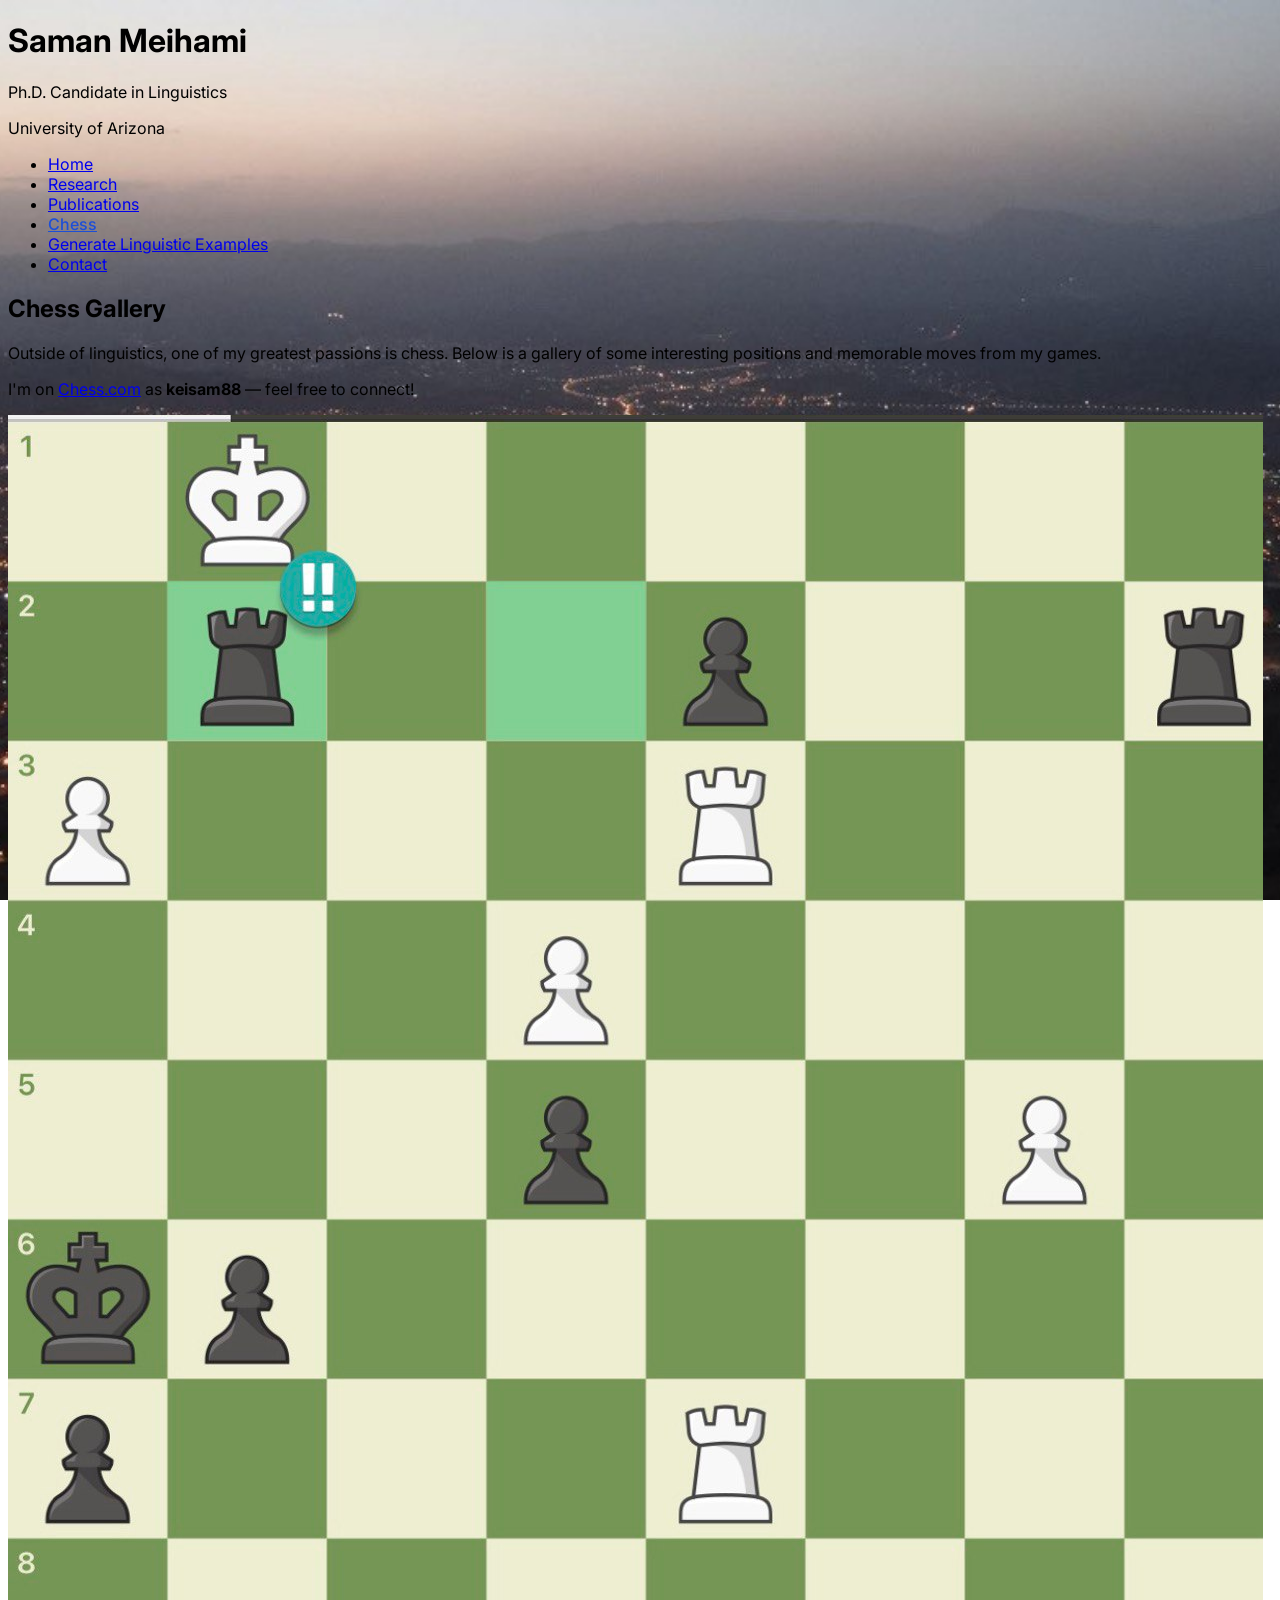
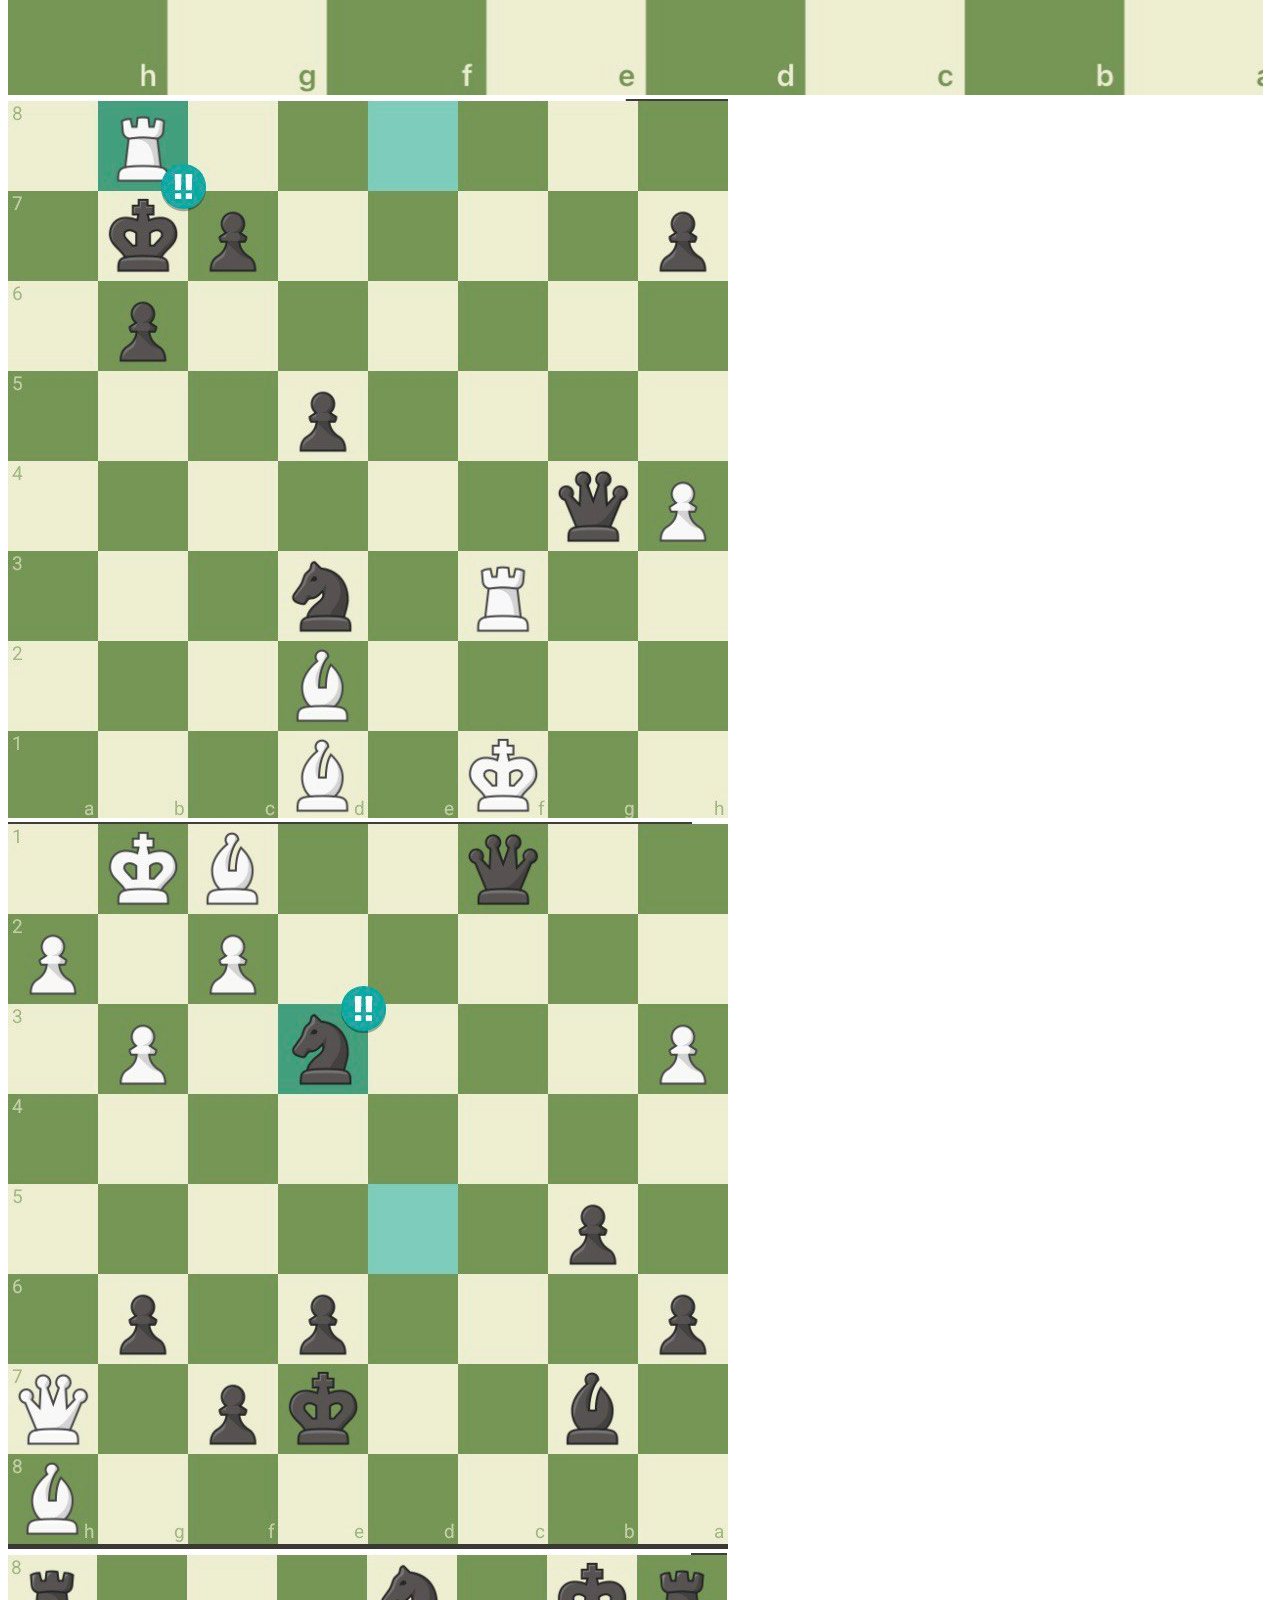
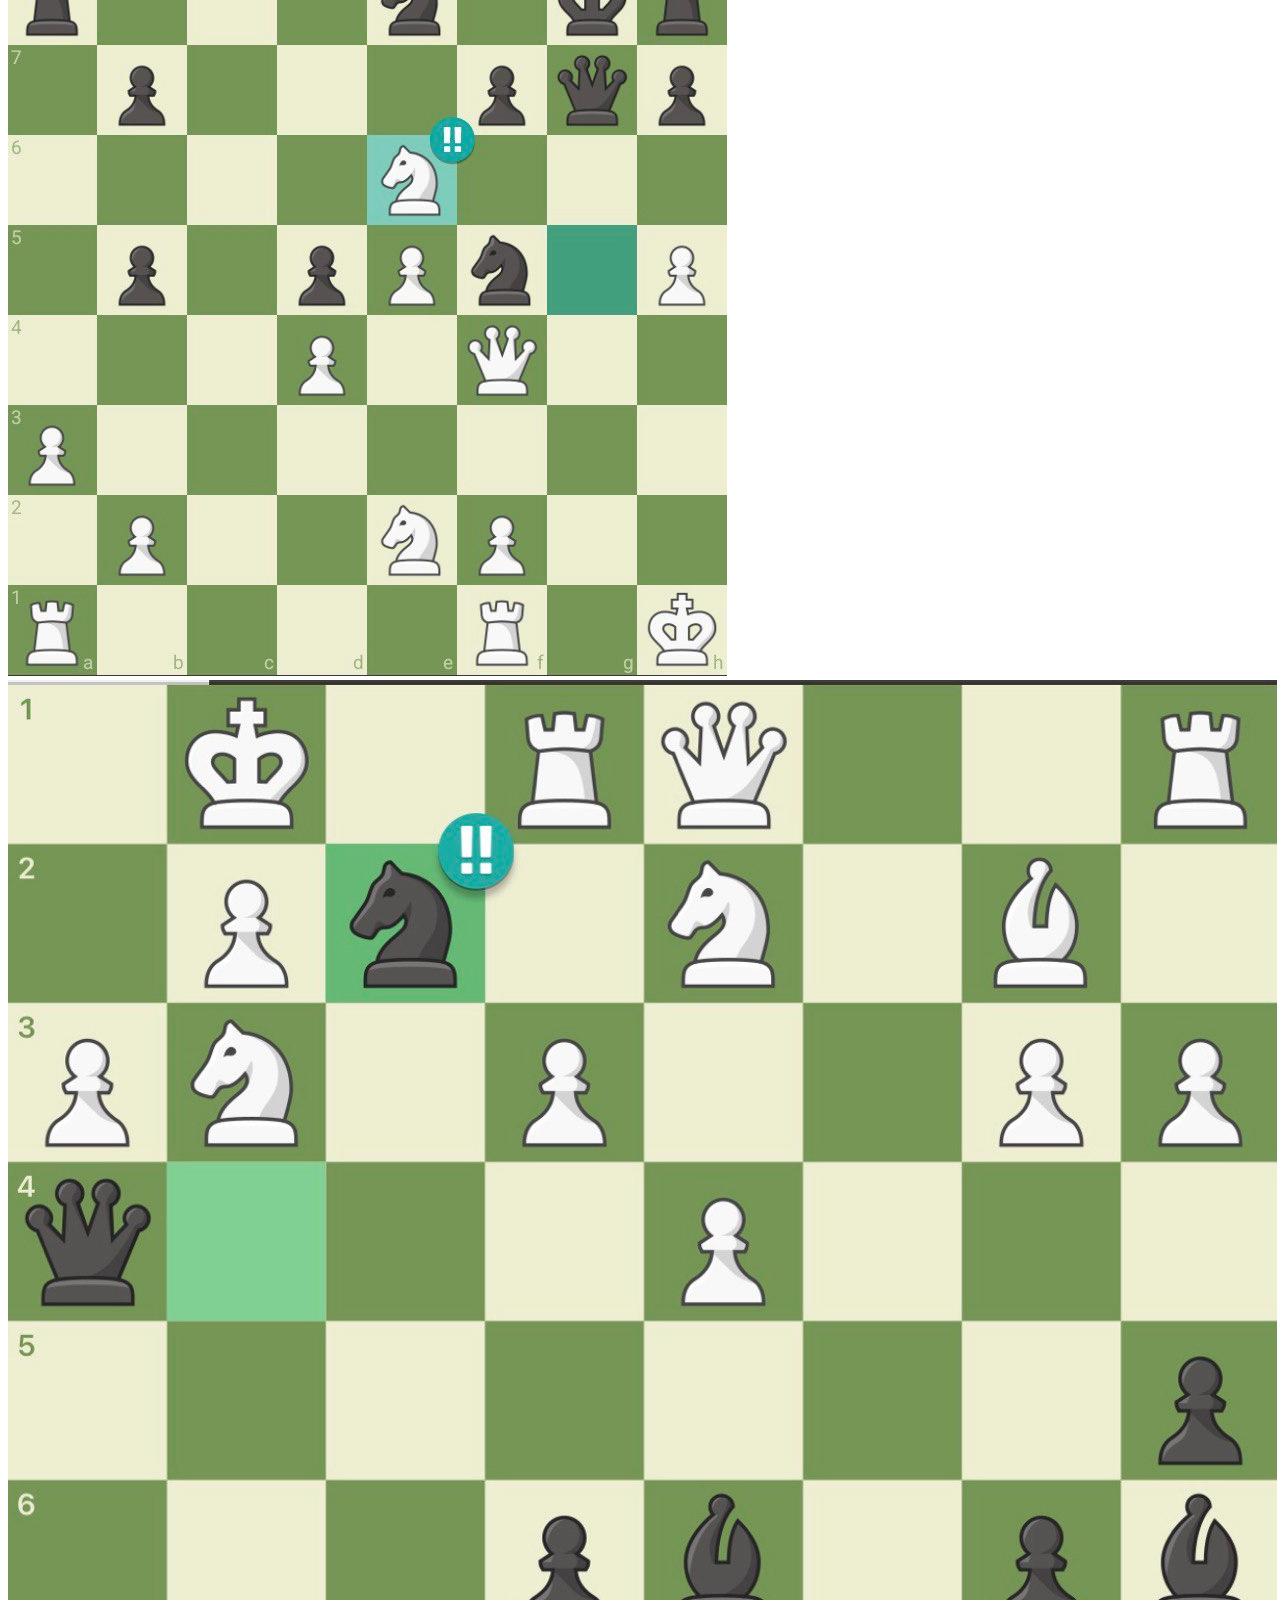
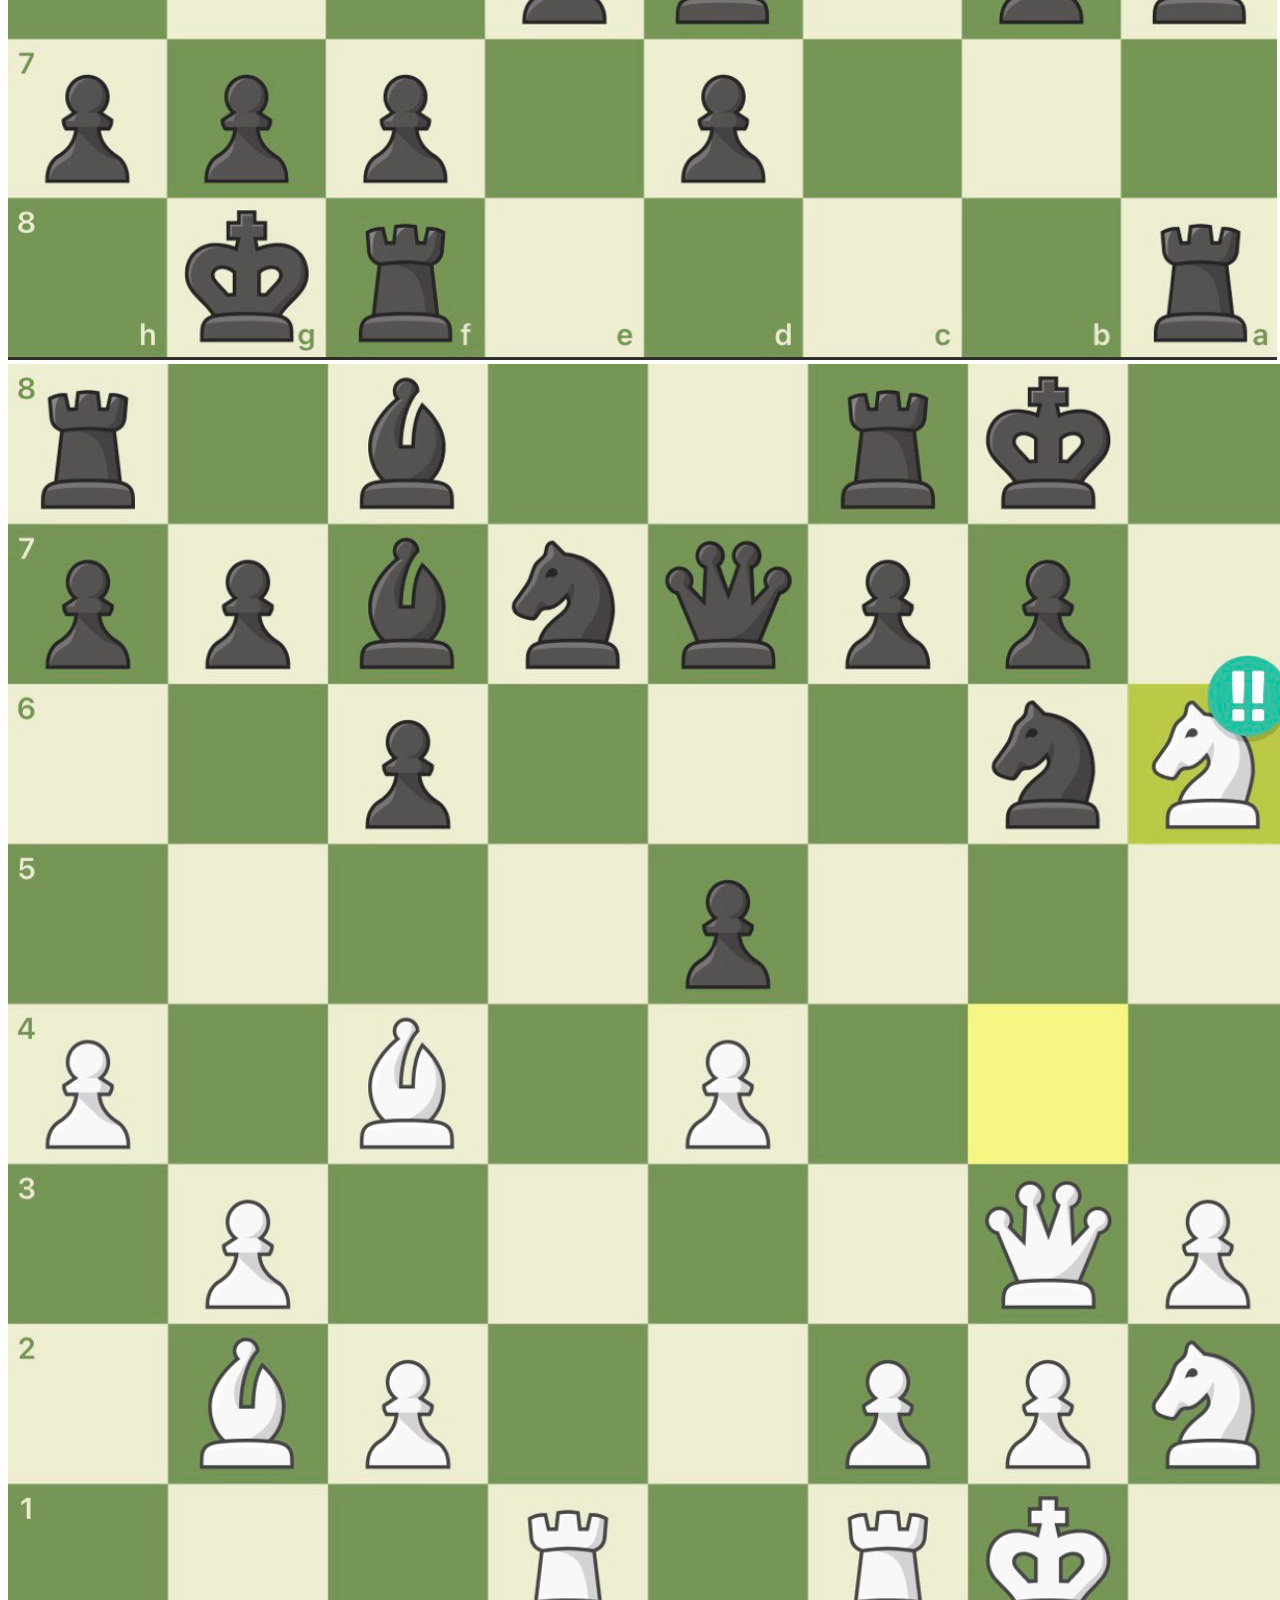
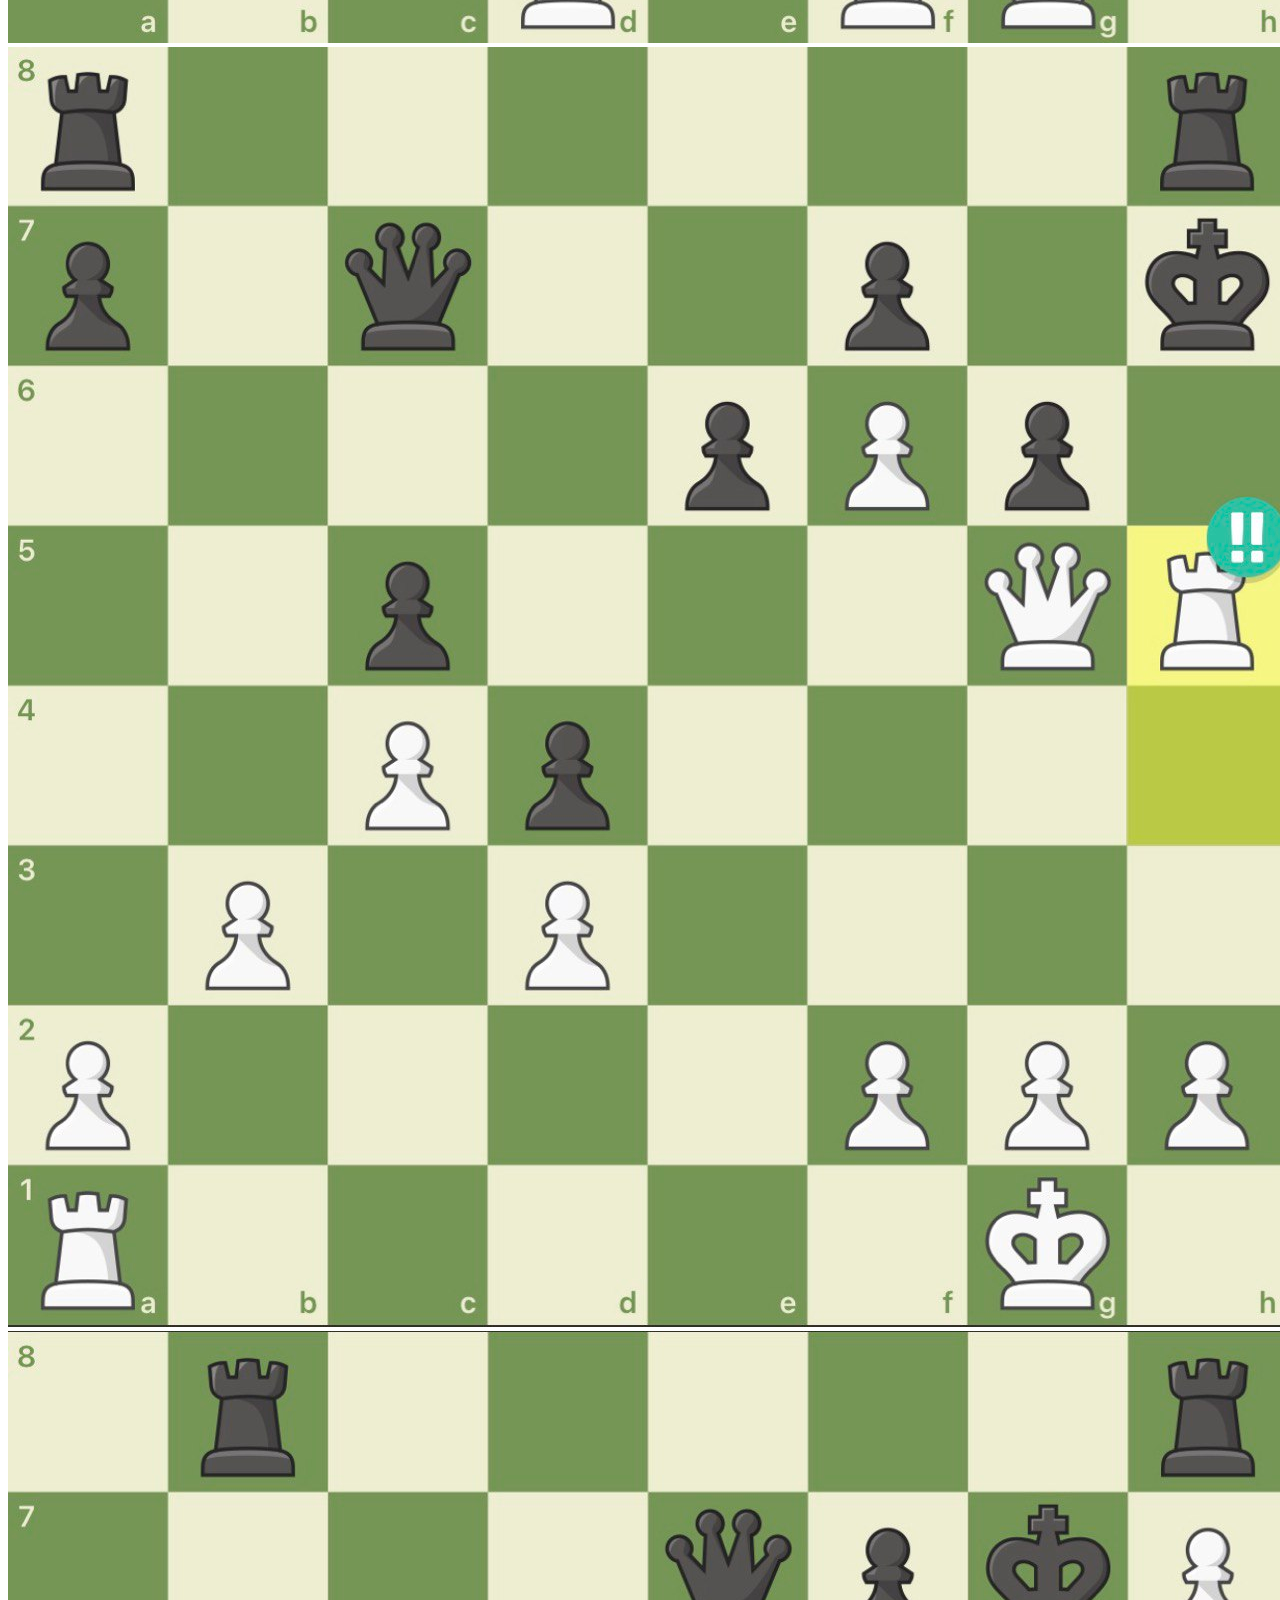
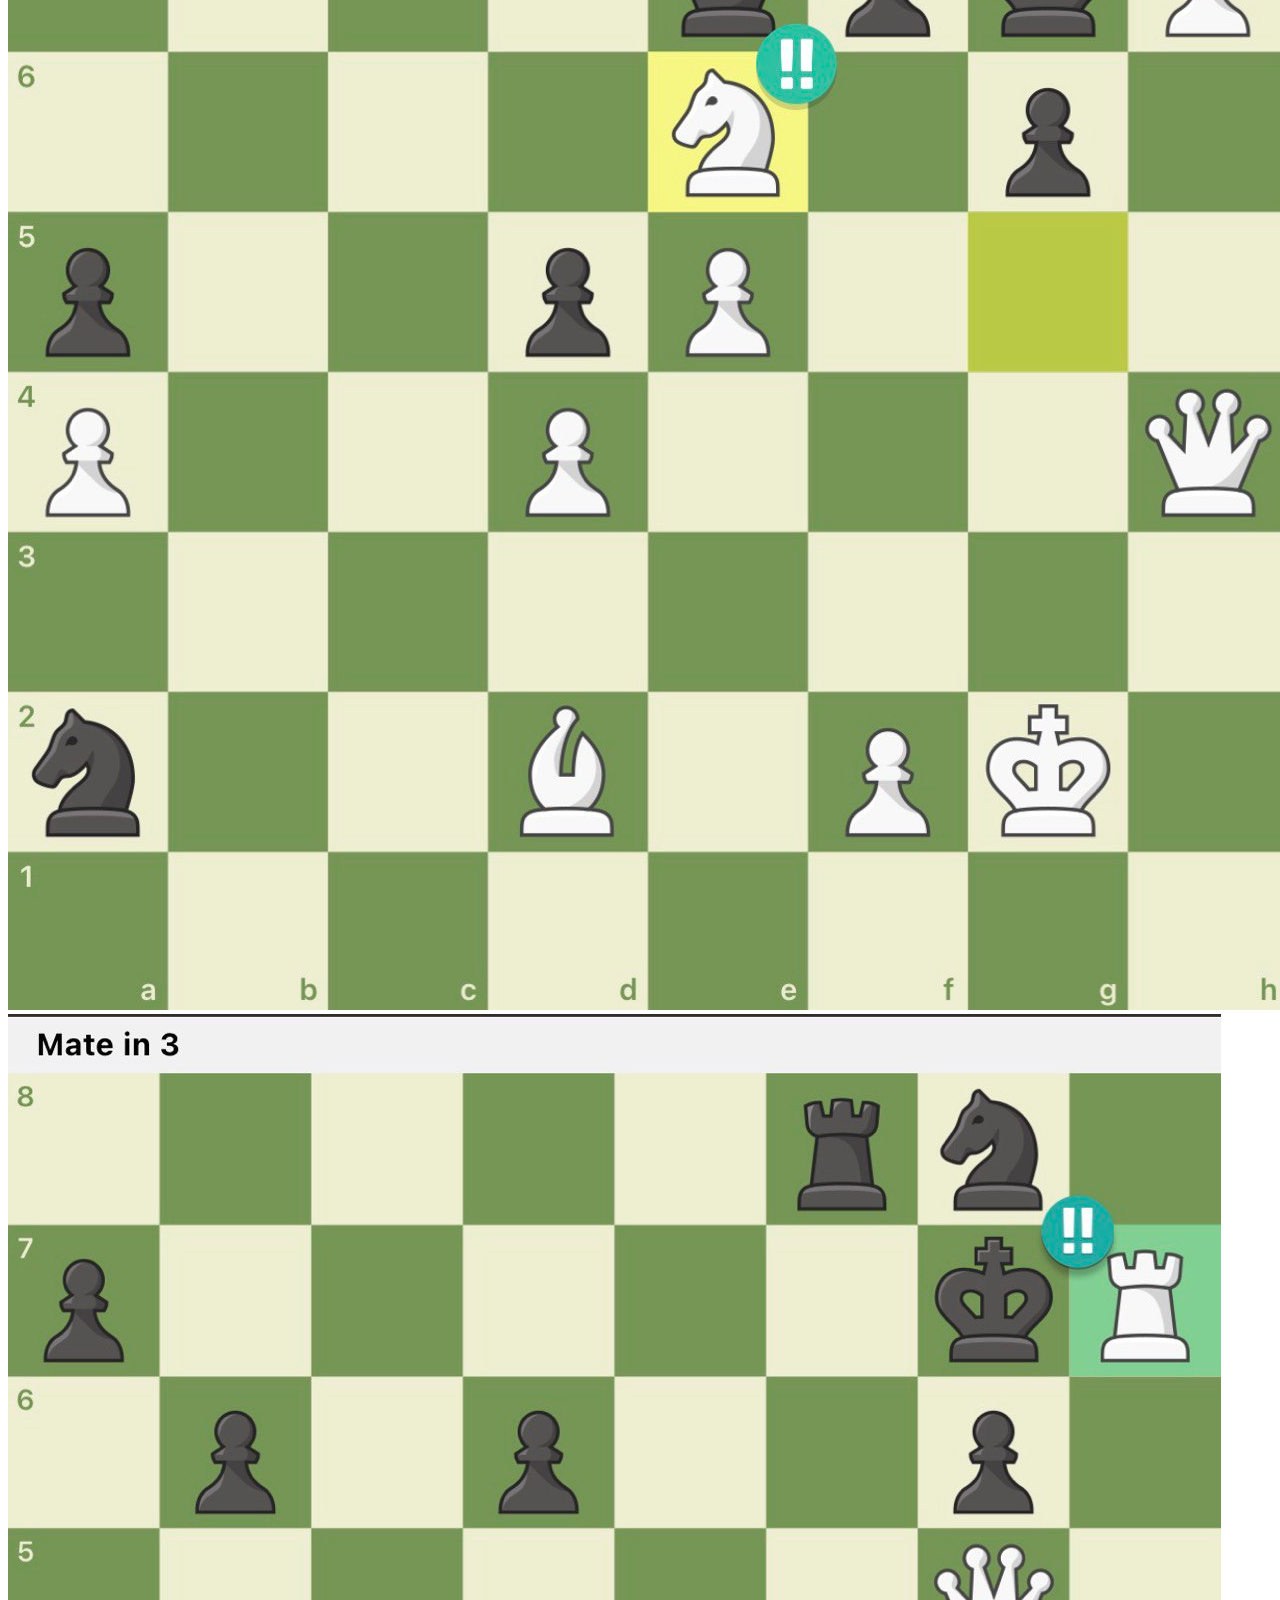
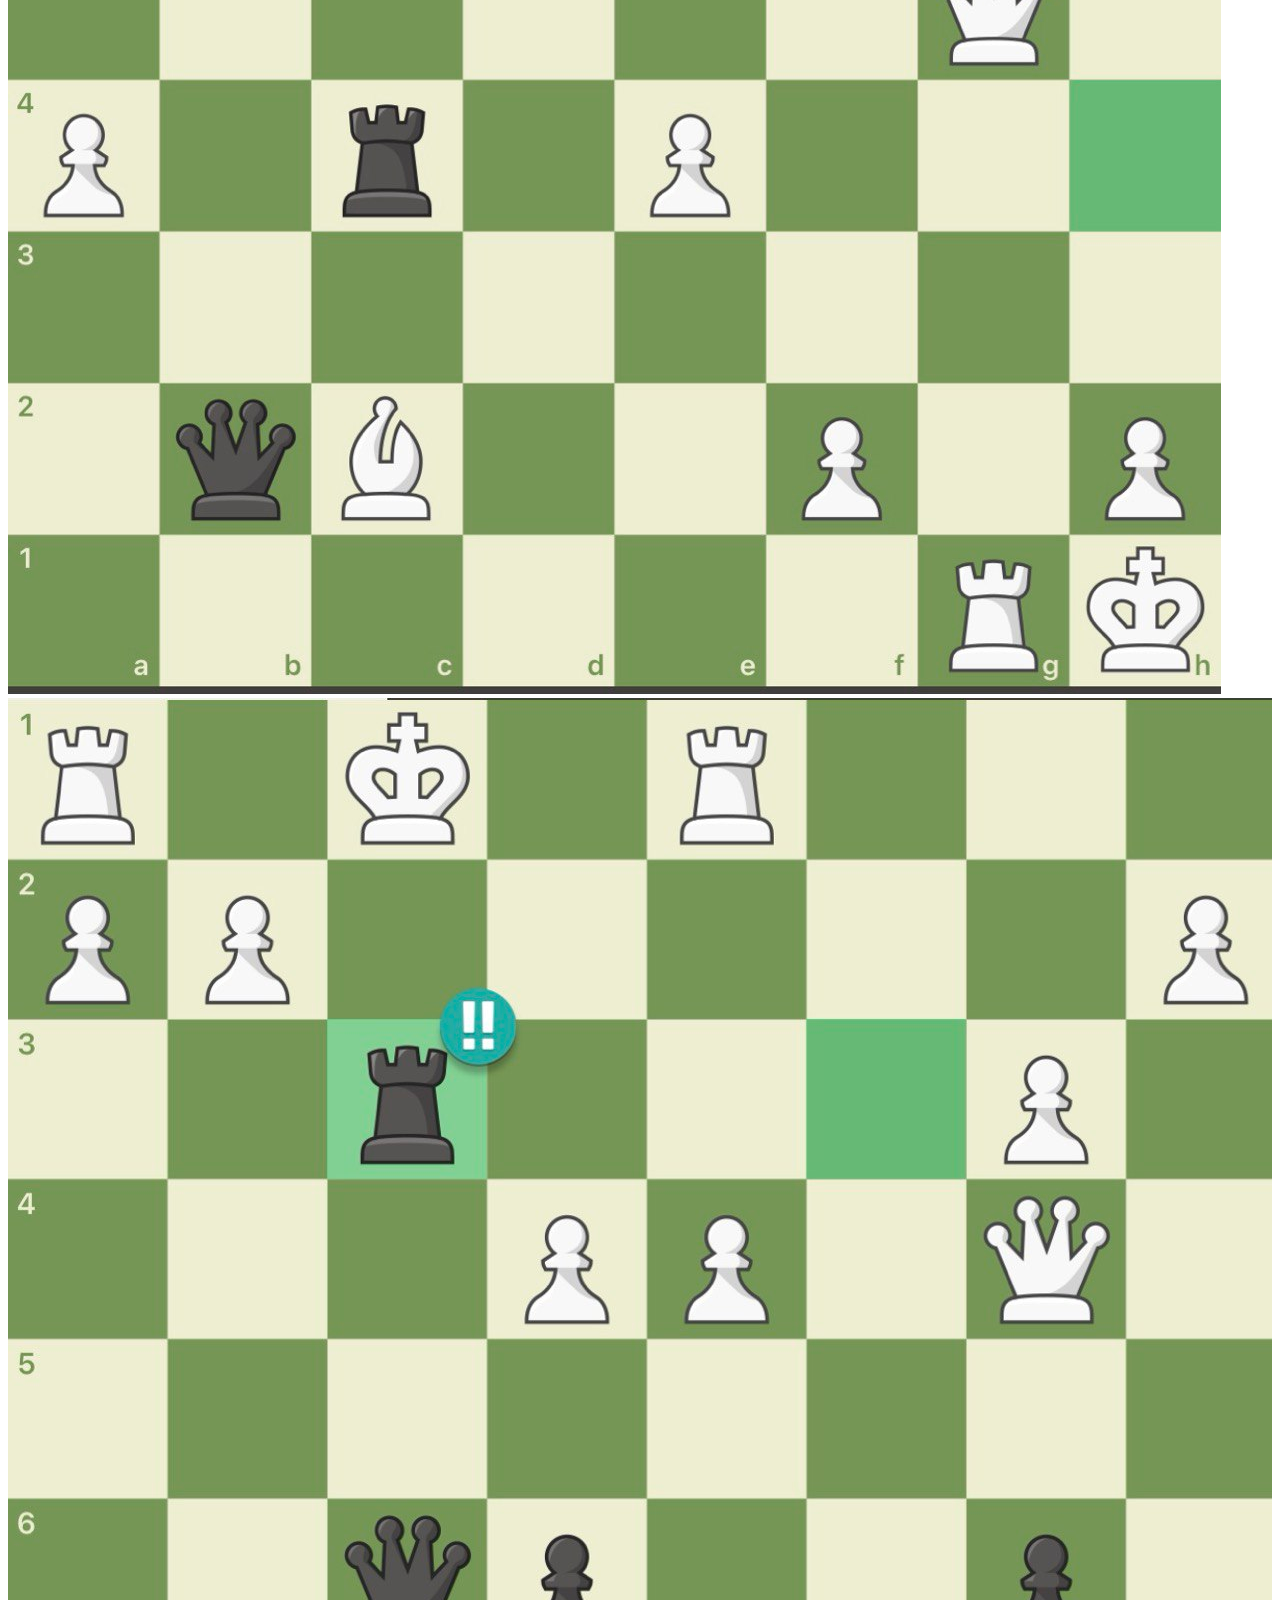
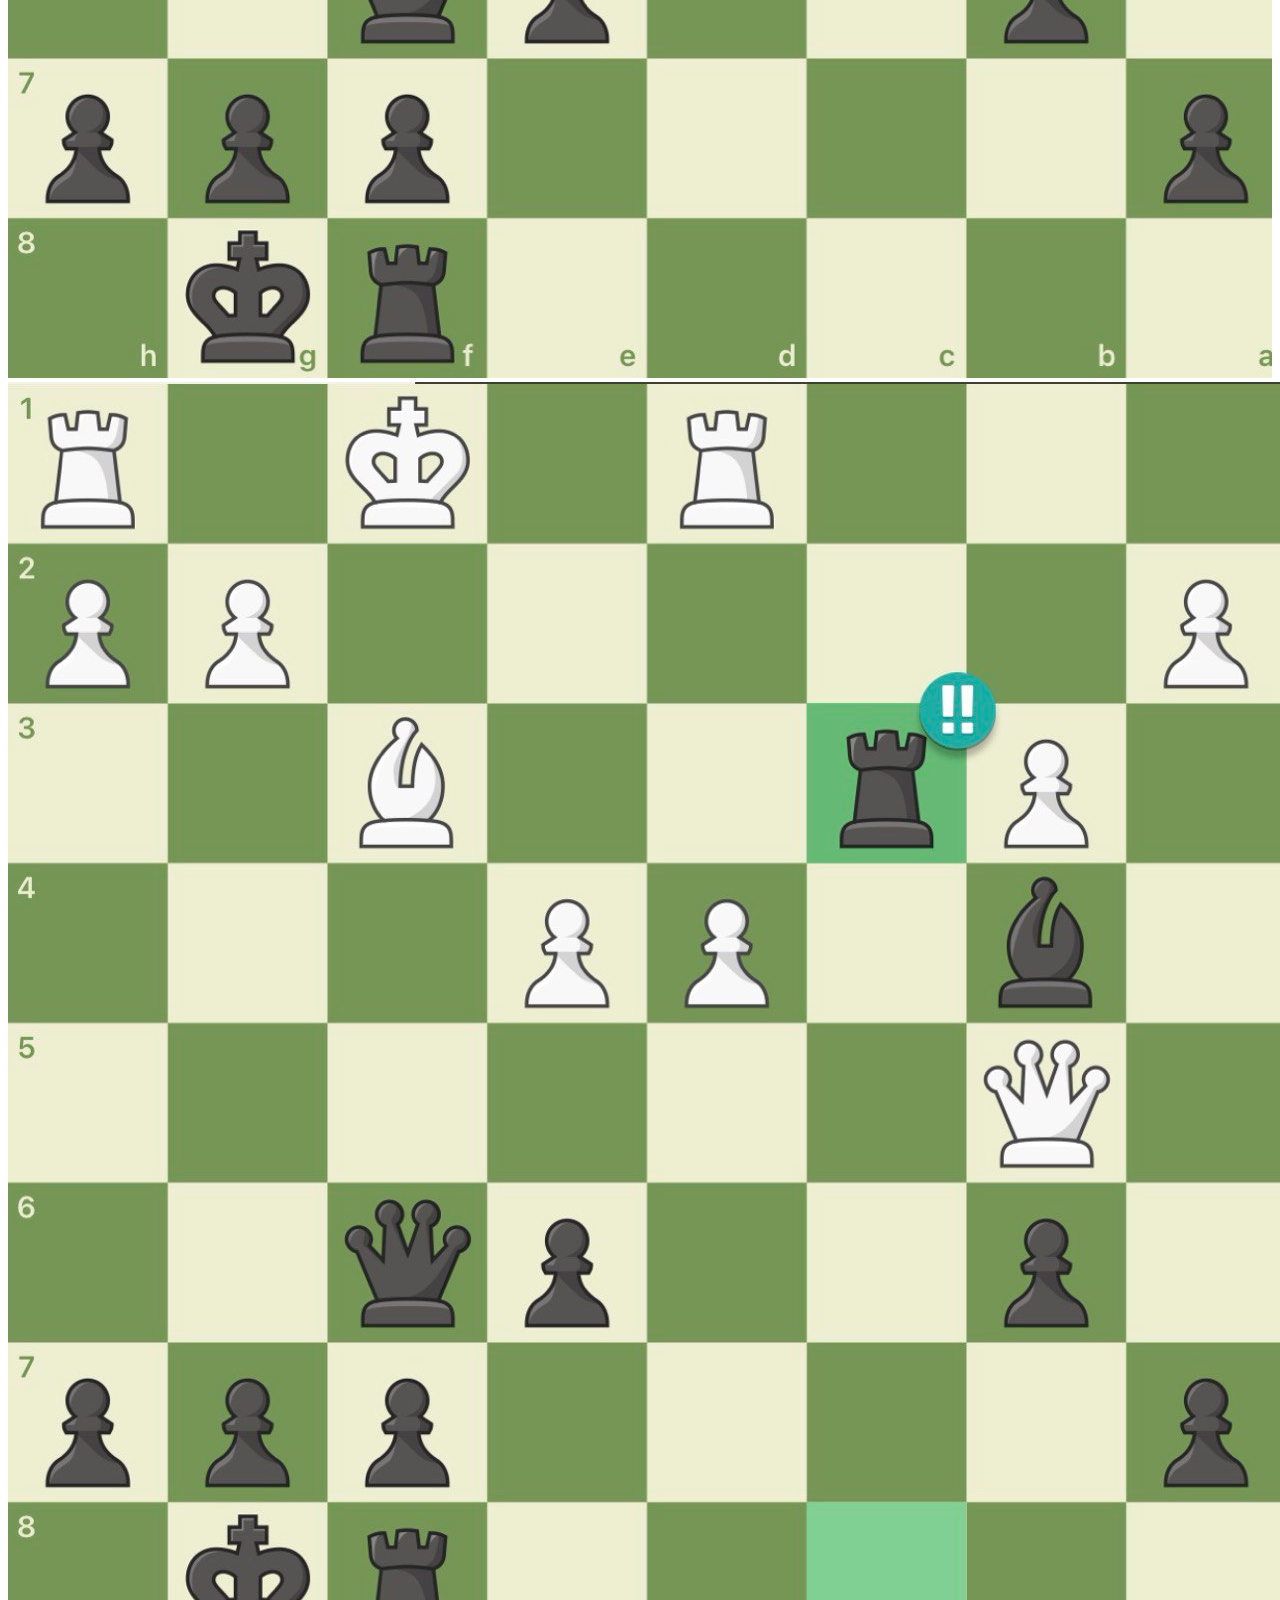
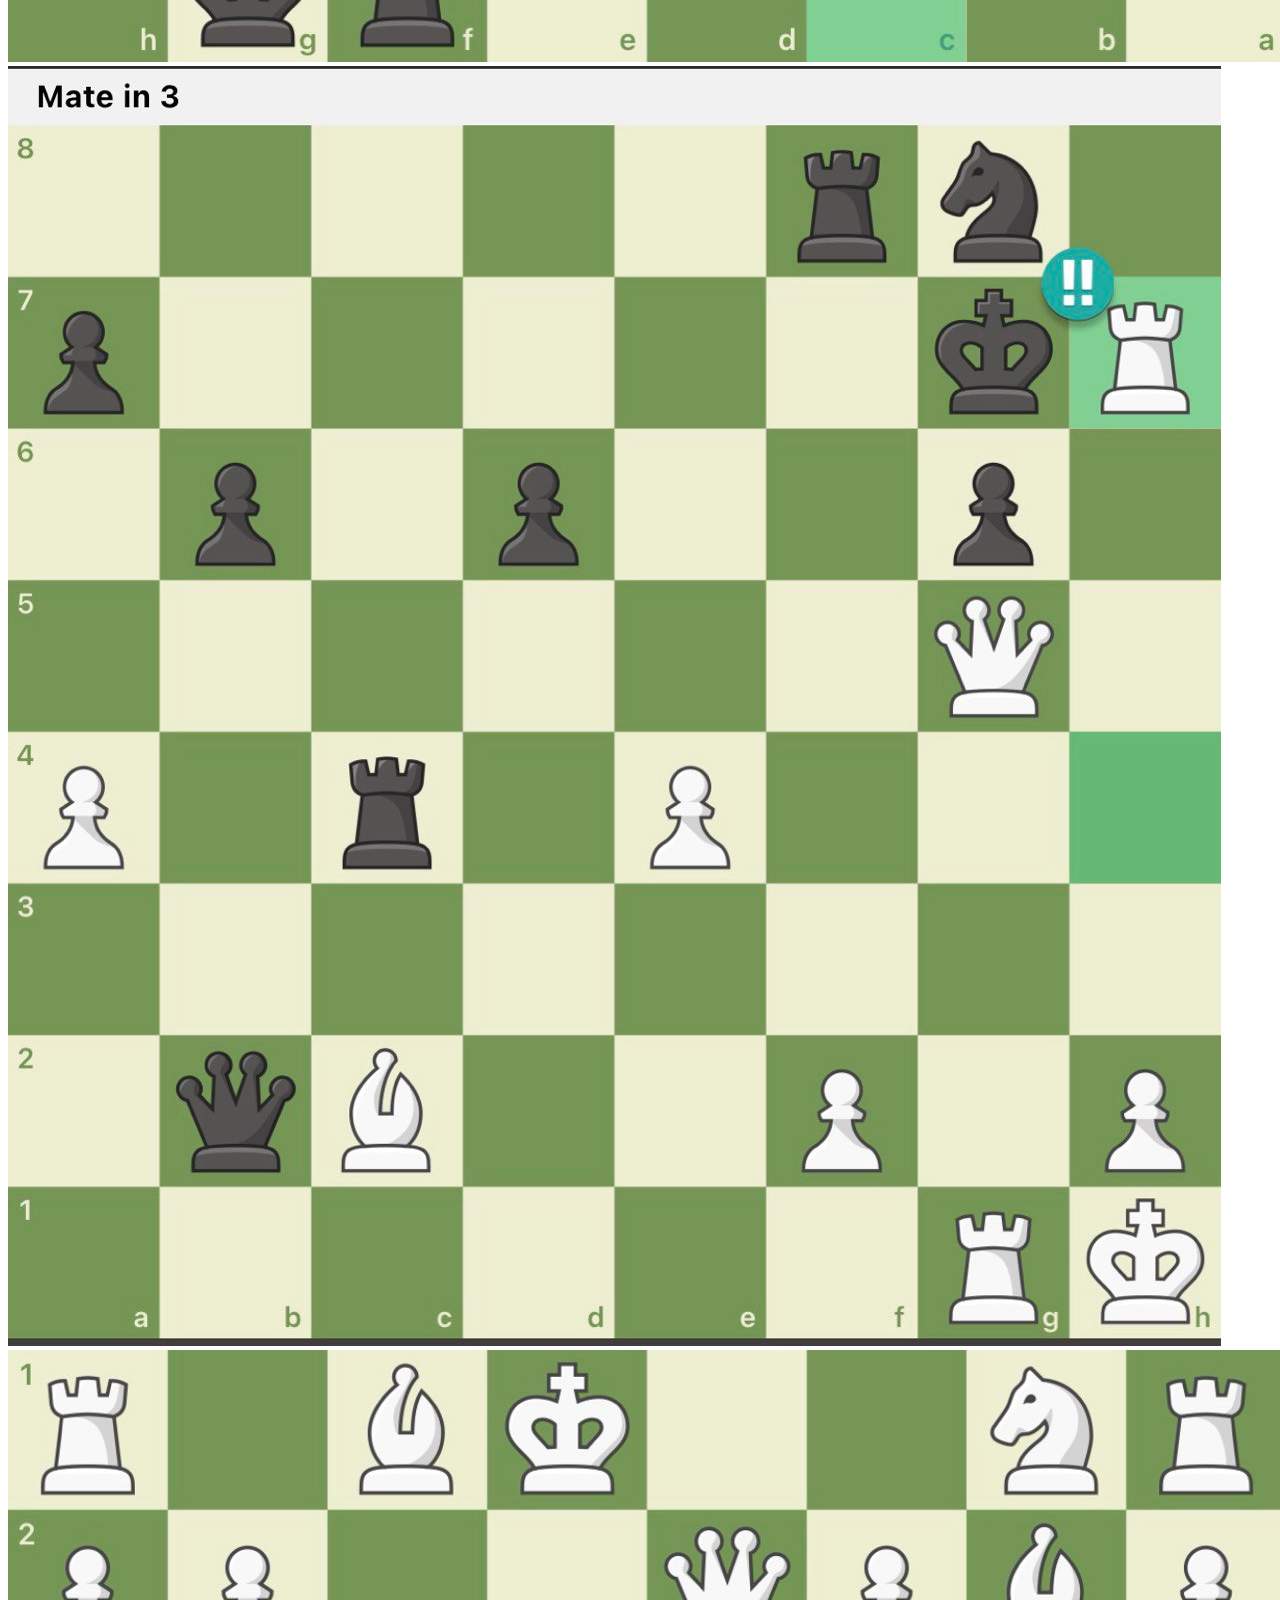
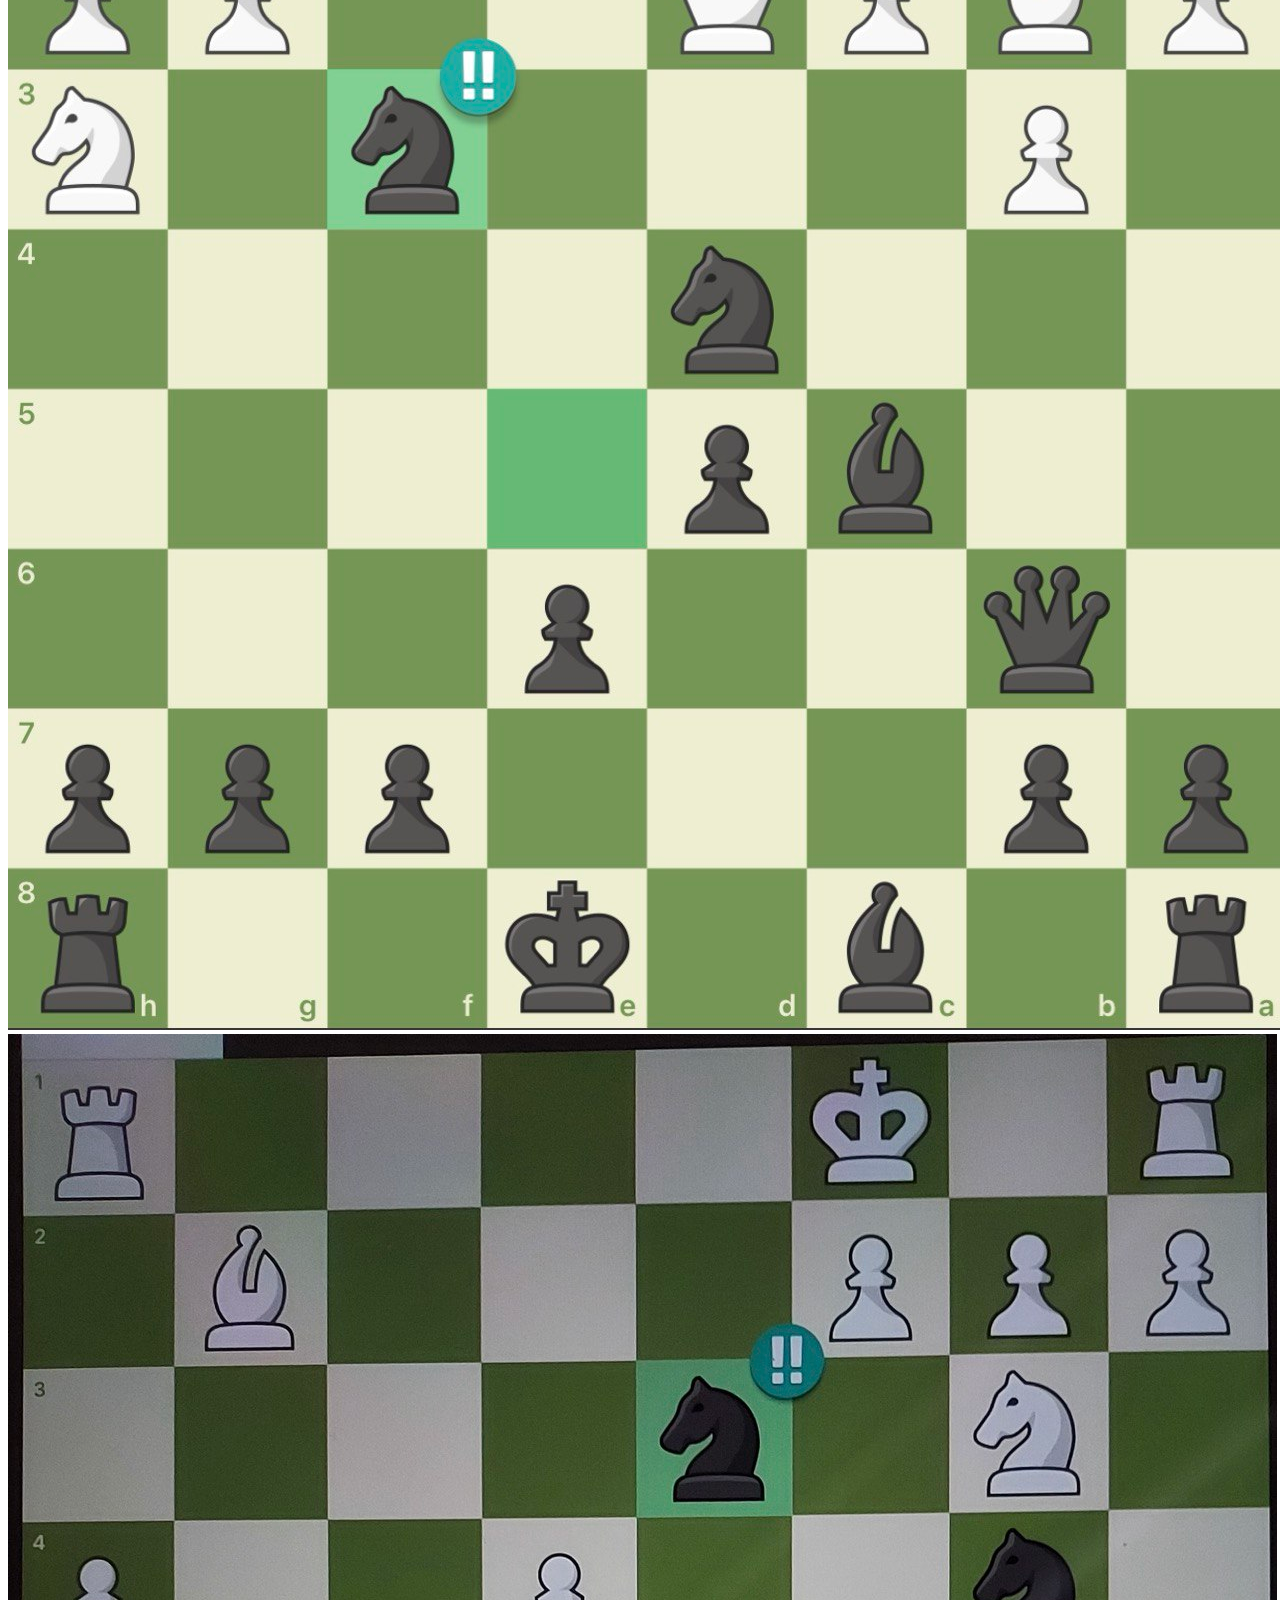
==== commit 8fabaf61: "Update chess.html" ====
--- a/chess.html
+++ b/chess.html
@@ -38,6 +38,7 @@
                     <li><a href="./research.html" class="hover:text-blue-700">Research</a></li>
                     <li><a href="./publications.html" class="hover:text-blue-700">Publications</a></li>
                     <li><a href="./chess.html" class="hover:text-blue-700 active-nav">Chess</a></li>
+                    <li><a href="./ling.html" class="hover:text-blue-700">Generate Linguistic Examples</a></li>
                     <li><a href="./contact.html" class="hover:text-blue-700">Contact</a></li>
                 </ul>
             </nav>
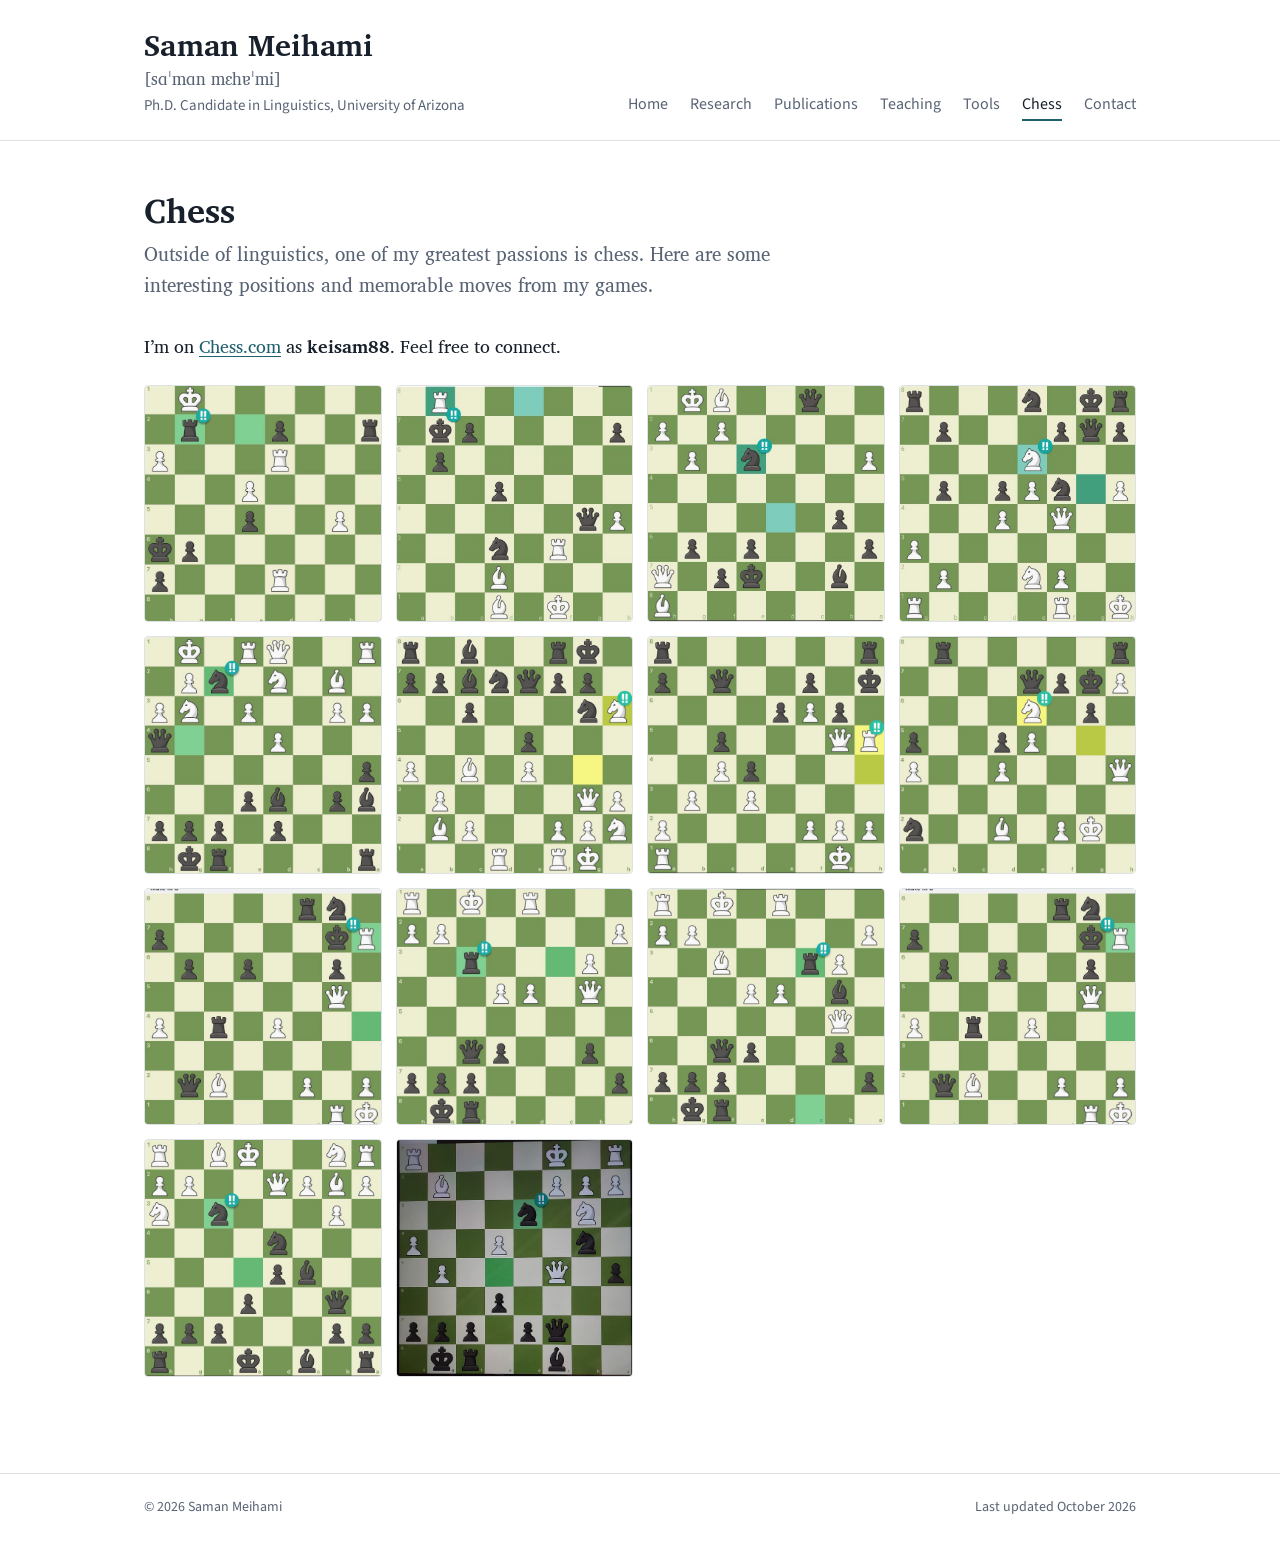
==== commit ecdb0d1b: "Add files via upload" ====
--- a/chess.html
+++ b/chess.html
@@ -1,158 +1,103 @@
-<!-- ================================================================================= -->
-<!-- FILE: chess.html (NEW FILE)                                                       -->
-<!-- ================================================================================= -->
 <!DOCTYPE html>
-<html lang="en" class="scroll-smooth">
+<html lang="en">
 <head>
-    <meta charset="UTF-8">
-    <meta name="viewport" content="width=device-width, initial-scale=1.0">
-    <title>Saman Meihami - Chess</title>
-    <script src="https://cdn.tailwindcss.com"></script>
-    <link rel="preconnect" href="https://fonts.googleapis.com">
-    <link rel="preconnect" href="https://fonts.gstatic.com" crossorigin>
-    <link href="https://fonts.googleapis.com/css2?family=Inter:wght@400;500;700&display=swap" rel="stylesheet">
-    <style>
-        body { 
-            font-family: 'Inter', sans-serif; 
-            background-image: url('b.jpg');
-            background-size: cover;
-            background-position: center;
-            background-attachment: fixed;
-        }
-        .active-nav { color: #1D4ED8; font-weight: 500; }
-    </style>
+  <meta charset="UTF-8">
+  <meta name="viewport" content="width=device-width, initial-scale=1.0">
+  <title>Chess | Saman Meihami</title>
+  <meta name="description" content="Chess gallery of Saman Meihami: memorable positions and moves from my games.">
+  <link rel="canonical" href="https://samanmeihami.com/chess.html">
+
+  <!-- Link previews (LinkedIn, Slack, X, email) -->
+  <meta property="og:type" content="website">
+  <meta property="og:site_name" content="Saman Meihami">
+  <meta property="og:title" content="Chess | Saman Meihami">
+  <meta property="og:description" content="Chess gallery of Saman Meihami: memorable positions and moves from my games.">
+  <meta property="og:url" content="https://samanmeihami.com/chess.html">
+  <meta property="og:image" content="https://samanmeihami.com/og.png">
+  <meta property="og:image:width" content="1200">
+  <meta property="og:image:height" content="630">
+  <meta name="twitter:card" content="summary_large_image">
+
+  <!-- Browser tab icon -->
+  <link rel="icon" href="favicon.svg" type="image/svg+xml">
+  <link rel="icon" href="favicon.png" type="image/png" sizes="32x32">
+  <link rel="apple-touch-icon" href="apple-touch-icon.png">
+
+  <!-- Fonts: Charis SIL (SIL's typeface for linguists, with full IPA) and Source Sans 3 -->
+  <link rel="preconnect" href="https://fonts.googleapis.com">
+  <link rel="preconnect" href="https://fonts.gstatic.com" crossorigin>
+  <link rel="stylesheet" href="https://fonts.googleapis.com/css2?family=Charis+SIL:ital,wght@0,400;0,700;1,400&family=Source+Sans+3:wght@400;600&display=swap">
+  <link rel="stylesheet" href="site.css">
 </head>
-<body class="bg-gray-50 text-gray-800">
+<body>
+  <a class="skip" href="#main">Skip to content</a>
 
-    <div class="max-w-4xl mx-auto p-6 md:p-8">
-        <!-- Header Section -->
-        <header class="flex flex-col md:flex-row items-center justify-between mb-8">
-            <div>
-                <h1 class="text-4xl font-bold text-gray-900">Saman Meihami</h1>
-                <p class="text-lg text-blue-700">Ph.D. Candidate in Linguistics</p>
-                <p class="text-lg text-blue-700">University of Arizona</p>
-            </div>
-            <nav class="mt-4 md:mt-0">
-                <ul class="flex space-x-6 text-gray-600">
-                    <li><a href="./index.html" class="hover:text-blue-700">Home</a></li>
-                    <li><a href="./research.html" class="hover:text-blue-700">Research</a></li>
-                    <li><a href="./publications.html" class="hover:text-blue-700">Publications</a></li>
-                    <li><a href="./chess.html" class="hover:text-blue-700 active-nav">Chess</a></li>
-                    <li><a href="./ling.html" class="hover:text-blue-700">Generate Linguistic Examples</a></li>
-                    <li><a href="./contact.html" class="hover:text-blue-700">Contact</a></li>
-                </ul>
-            </nav>
-        </header>
+  <header class="site-header">
+    <div class="wrap">
+      <a class="brand" href="index.html">
+        <span class="brand-name">Saman Meihami</span>
+        <span class="brand-ipa">[sɑˈmɑn mɛhɐˈmi]</span>
+        <span class="brand-role">Ph.D. Candidate in Linguistics, University of Arizona</span>
+      </a>
+      <nav class="site-nav" aria-label="Main">
+        <ul>
+        <li><a href="index.html">Home</a></li>
+        <li><a href="research.html">Research</a></li>
+        <li><a href="publications.html">Publications</a></li>
+        <li><a href="teaching.html">Teaching</a></li>
+        <li><a href="ling.html">Tools</a></li>
+        <li><a href="chess.html" aria-current="page">Chess</a></li>
+        <li><a href="contact.html">Contact</a></li>
+        </ul>
+      </nav>
+    </div>
+  </header>
 
-        <!-- Main Content -->
-        <main>
-            <div class="bg-white/80 backdrop-blur-sm p-8 rounded-xl shadow-lg border border-gray-200 space-y-8">
-                <h2 class="text-3xl font-bold text-gray-900 border-b pb-3">Chess Gallery</h2>
-                <p>
-                    Outside of linguistics, one of my greatest passions is chess. Below is a gallery of some interesting positions and memorable moves from my games.
-                </p>
-                <p>I'm on <a href="https://www.chess.com/member/keisam88" target="_blank">Chess.com</a> as <strong>keisam88</strong> — feel free to connect!</p>
+  <main id="main">
+    <div class="wrap">
+      <h1>Chess</h1>
+      <p class="lede">Outside of linguistics, one of my greatest passions is chess. Here are some interesting positions and memorable moves from my games.</p>
+      <p>I’m on <a href="https://www.chess.com/member/keisam88">Chess.com</a> as <strong>keisam88</strong>. Feel free to connect.</p>
+      <div class="chess-grid">
+          <button type="button" class="chess-thumb" data-src="ch1.jpg" aria-label="Enlarge position 1"><img src="ch1.jpg" alt="Chess position 1 from one of my games" loading="lazy"></button>
+          <button type="button" class="chess-thumb" data-src="ch2.jpg" aria-label="Enlarge position 2"><img src="ch2.jpg" alt="Chess position 2 from one of my games" loading="lazy"></button>
+          <button type="button" class="chess-thumb" data-src="ch3.jpg" aria-label="Enlarge position 3"><img src="ch3.jpg" alt="Chess position 3 from one of my games" loading="lazy"></button>
+          <button type="button" class="chess-thumb" data-src="ch4.jpg" aria-label="Enlarge position 4"><img src="ch4.jpg" alt="Chess position 4 from one of my games" loading="lazy"></button>
+          <button type="button" class="chess-thumb" data-src="ch5.jpg" aria-label="Enlarge position 5"><img src="ch5.jpg" alt="Chess position 5 from one of my games" loading="lazy"></button>
+          <button type="button" class="chess-thumb" data-src="ch6.jpg" aria-label="Enlarge position 6"><img src="ch6.jpg" alt="Chess position 6 from one of my games" loading="lazy"></button>
+          <button type="button" class="chess-thumb" data-src="ch7.jpg" aria-label="Enlarge position 7"><img src="ch7.jpg" alt="Chess position 7 from one of my games" loading="lazy"></button>
+          <button type="button" class="chess-thumb" data-src="ch8.jpg" aria-label="Enlarge position 8"><img src="ch8.jpg" alt="Chess position 8 from one of my games" loading="lazy"></button>
+          <button type="button" class="chess-thumb" data-src="ch9.jpg" aria-label="Enlarge position 9"><img src="ch9.jpg" alt="Chess position 9 from one of my games" loading="lazy"></button>
+          <button type="button" class="chess-thumb" data-src="ch10.jpg" aria-label="Enlarge position 10"><img src="ch10.jpg" alt="Chess position 10 from one of my games" loading="lazy"></button>
+          <button type="button" class="chess-thumb" data-src="ch11.jpg" aria-label="Enlarge position 11"><img src="ch11.jpg" alt="Chess position 11 from one of my games" loading="lazy"></button>
+          <button type="button" class="chess-thumb" data-src="ch12.jpg" aria-label="Enlarge position 12"><img src="ch12.jpg" alt="Chess position 12 from one of my games" loading="lazy"></button>
+          <button type="button" class="chess-thumb" data-src="ch13.jpg" aria-label="Enlarge position 13"><img src="ch13.jpg" alt="Chess position 13 from one of my games" loading="lazy"></button>
+          <button type="button" class="chess-thumb" data-src="ch14.jpg" aria-label="Enlarge position 14"><img src="ch14.jpg" alt="Chess position 14 from one of my games" loading="lazy"></button>
+      </div>
+    </div>
+  </main>
 
+  <dialog id="chess-view" class="chess-view" aria-label="Enlarged chess position">
+    <img id="chess-view-img" src="" alt="Enlarged chess position">
+    <form method="dialog"><button class="btn btn-solid" type="submit">Close</button></form>
+  </dialog>
+  <script>
+    (function () {
+      var dlg = document.getElementById('chess-view'), big = document.getElementById('chess-view-img');
+      document.querySelectorAll('.chess-thumb').forEach(function (b) {
+        b.addEventListener('click', function () { big.src = b.dataset.src; dlg.showModal(); });
+      });
+      dlg.addEventListener('click', function (e) { if (e.target === dlg) dlg.close(); });
+    })();
+  </script>
 
-                <!-- Chess Moves Gallery -->
-                <div class="grid grid-cols-1 md:grid-cols-2 lg:grid-cols-3 gap-4">
-                    
-                    <!-- Image 1 -->
-                    <img src="ch1.jpg" onclick="openModal('ch1.jpg')" onerror="this.onerror=null;this.src='https://placehold.co/400x400/E2E8F0/4A5568?text=Move+1';" alt="Saman Meihami brilliant chess move" class="w-full h-auto object-cover rounded-lg shadow-md cursor-pointer hover:opacity-80 transition-opacity">
-                    
-                    <!-- Image 2 -->
-                    <img src="ch2.jpg" onclick="openModal('ch2.jpg')" onerror="this.onerror=null;this.src='https://placehold.co/400x400/E2E8F0/4A5568?text=Move+2';" alt="Saman Meihami brilliant chess move" class="w-full h-auto object-cover rounded-lg shadow-md cursor-pointer hover:opacity-80 transition-opacity">
+  <footer class="site-footer">
+    <div class="wrap">
+      <span>&copy; 2026 Saman Meihami</span>
+      <span>Last updated October 2026</span>
+    </div>
+  </footer>
 
-                    <!-- Image 3 -->
-                    <img src="ch3.jpg" onclick="openModal('ch3.jpg')" onerror="this.onerror=null;this.src='https://placehold.co/400x400/E2E8F0/4A5568?text=Move+3';" alt="Saman Meihami brilliant chess move" class="w-full h-auto object-cover rounded-lg shadow-md cursor-pointer hover:opacity-80 transition-opacity">
-
-                    <!-- Image 4 -->
-                    <img src="ch4.jpg" onclick="openModal('ch4.jpg')" onerror="this.onerror=null;this.src='https://placehold.co/400x400/E2E8F0/4A5568?text=Move+4';" alt="Saman Meihami brilliant chess move" class="w-full h-auto object-cover rounded-lg shadow-md cursor-pointer hover:opacity-80 transition-opacity">
-
-                    <!-- Image 5 -->
-                    <img src="ch5.jpg" onclick="openModal('ch5.jpg')" onerror="this.onerror=null;this.src='https://placehold.co/400x400/E2E8F0/4A5568?text=Move+5';" alt="Saman Meihami brilliant chess move" class="w-full h-auto object-cover rounded-lg shadow-md cursor-pointer hover:opacity-80 transition-opacity">
-
-                    <!-- Image 6 -->
-                    <img src="ch6.jpg" onclick="openModal('ch6.jpg')" onerror="this.onerror=null;this.src='https://placehold.co/400x400/E2E8F0/4A5568?text=Move+6';" alt="Saman Meihami brilliant chess move" class="w-full h-auto object-cover rounded-lg shadow-md cursor-pointer hover:opacity-80 transition-opacity">
-
-                    <!-- Image 7 -->
-                    <img src="ch7.jpg" onclick="openModal('ch7.jpg')" onerror="this.onerror=null;this.src='https://placehold.co/400x400/E2E8F0/4A5568?text=Move+7';" alt="Saman Meihami brilliant chess move" class="w-full h-auto object-cover rounded-lg shadow-md cursor-pointer hover:opacity-80 transition-opacity">
-
-                    <!-- Image 8 -->
-                    <img src="ch8.jpg" onclick="openModal('ch8.jpg')" onerror="this.onerror=null;this.src='https://placehold.co/400x400/E2E8F0/4A5568?text=Move+8';" alt="Saman Meihami brilliant chess move" class="w-full h-auto object-cover rounded-lg shadow-md cursor-pointer hover:opacity-80 transition-opacity">
-
-                    <!-- Image 9 -->
-                    <img src="ch9.jpg" onclick="openModal('ch9.jpg')" onerror="this.onerror=null;this.src='https://placehold.co/400x400/E2E8F0/4A5568?text=Move+9';" alt="Saman Meihami brilliant chess move" class="w-full h-auto object-cover rounded-lg shadow-md cursor-pointer hover:opacity-80 transition-opacity">
-
-                    <!-- Image 10 -->
-                    <img src="ch10.jpg" onclick="openModal('ch10.jpg')" onerror="this.onerror=null;this.src='https://placehold.co/400x400/E2E8F0/4A5568?text=Move+10';" alt="Saman Meihami brilliant chess move" class="w-full h-auto object-cover rounded-lg shadow-md cursor-pointer hover:opacity-80 transition-opacity">
-
-                    <!-- Image 11 -->
-                    <img src="ch11.jpg" onclick="openModal('ch11.jpg')" onerror="this.onerror=null;this.src='https://placehold.co/400x400/E2E8F0/4A5568?text=Move+11';" alt="Saman Meihami brilliant chess move" class="w-full h-auto object-cover rounded-lg shadow-md cursor-pointer hover:opacity-80 transition-opacity">
-
-                    <!-- Image 12 -->
-                    <img src="ch12.jpg" onclick="openModal('ch12.jpg')" onerror="this.onerror=null;this.src='https://placehold.co/400x400/E2E8F0/4A5568?text=Move+12';" alt="Saman Meihami brilliant chess move" class="w-full h-auto object-cover rounded-lg shadow-md cursor-pointer hover:opacity-80 transition-opacity">
-
-                    <!-- Image 13 -->
-                    <img src="ch13.jpg" onclick="openModal('ch13.jpg')" onerror="this.onerror=null;this.src='https://placehold.co/400x400/E2E8F0/4A5568?text=Move+13';" alt="Saman Meihami brilliant chess move" class="w-full h-auto object-cover rounded-lg shadow-md cursor-pointer hover:opacity-80 transition-opacity">
-
-                    <!-- Image 14 -->
-                    <img src="ch14.jpg" onclick="openModal('ch14.jpg')" onerror="this.onerror=null;this.src='https://placehold.co/400x400/E2E8F0/4A5568?text=Move+14';" alt="Saman Meihami brilliant chess move" class="w-full h-auto object-cover rounded-lg shadow-md cursor-pointer hover:opacity-80 transition-opacity">
-                </div>
-            </div>
-        </main>
-
-        <!-- Footer -->
-        <footer class="text-center mt-10 text-gray-500 text-sm">
-            <p>&copy; 2025 Saman Meihami. All rights reserved.</p>
-        </footer>
-    </div>
-
-    <!-- Modal for displaying larger images -->
-    <div id="imageModal" class="fixed inset-0 bg-black bg-opacity-80 flex items-center justify-center p-4 hidden z-50 transition-opacity duration-300">
-        <span id="closeModal" class="absolute top-4 right-6 text-white text-5xl font-bold cursor-pointer hover:text-gray-300">&times;</span>
-        <img id="modalImage" src="" alt="Enlarged chess move" class="max-w-[90vw] max-h-[90vh] rounded-lg shadow-2xl">
-    </div>
-
-    <script>
-        // Get the modal elements
-        const modal = document.getElementById('imageModal');
-        const modalImg = document.getElementById('modalImage');
-        const closeBtn = document.getElementById('closeModal');
-
-        // Function to open the modal
-        function openModal(imageSrc) {
-            if (modal && modalImg) {
-                modal.classList.remove('hidden');
-                modalImg.src = imageSrc;
-            }
-        }
-
-        // Function to close the modal
-        function closeModal() {
-            if (modal) {
-                modal.classList.add('hidden');
-            }
-        }
-
-        // Event listeners to close the modal
-        if (closeBtn) {
-            closeBtn.onclick = closeModal;
-        }
-
-        if (modal) {
-            // Close modal if the background is clicked
-            modal.addEventListener('click', function(event) {
-                if (event.target === modal) {
-                    closeModal();
-                }
-            });
-        }
-    </script>
-
-
-
-    <script data-goatcounter="https://sam88.goatcounter.com/count"
-        async src="//gc.zgo.at/count.js"></script>
+  <script data-goatcounter="https://sam88.goatcounter.com/count" async src="//gc.zgo.at/count.js"></script>
 </body>
 </html>
--- a/site.css
+++ b/site.css
@@ -0,0 +1,272 @@
+/* =========================================================
+   samanmeihami.com — shared stylesheet
+   One file for every page. No build step, no framework.
+   ========================================================= */
+
+:root {
+  --paper:   #ffffff;
+  --ink:     #17202b;
+  --muted:   #586374;
+  --rule:    #dde2e7;
+  --accent:  #1f5f6e;   /* same teal as the CV */
+  --accent-tint: #edf4f5;
+  --serif: "Charis SIL", "Bitstream Charter", Charter, Georgia, serif;
+  --sans:  "Source Sans 3", "Helvetica Neue", Helvetica, Arial, sans-serif;
+  --wrap: 1040px;
+  --gutter: 24px;
+}
+
+*, *::before, *::after { box-sizing: border-box; }
+html { -webkit-text-size-adjust: 100%; }
+body {
+  margin: 0;
+  background: var(--paper);
+  color: var(--ink);
+  font-family: var(--serif);
+  font-size: 18px;
+  line-height: 1.6;
+  text-align: left;
+}
+img { max-width: 100%; display: block; }
+a { color: var(--accent); text-decoration-thickness: 1px; text-underline-offset: 3px; }
+a:hover { text-decoration-thickness: 2px; }
+:focus-visible { outline: 2px solid var(--accent); outline-offset: 3px; border-radius: 2px; }
+
+.skip {
+  position: absolute; left: -9999px; top: 0;
+  background: var(--accent); color: #fff; padding: 8px 14px; font-family: var(--sans);
+}
+.skip:focus { left: 12px; top: 12px; z-index: 10; }
+
+.wrap { max-width: var(--wrap); margin: 0 auto; padding: 0 var(--gutter); }
+
+/* ---------- Header (identical on every page) ---------- */
+.site-header { padding: 28px 0 22px; border-bottom: 1px solid var(--rule); }
+.site-header .wrap {
+  display: flex; align-items: flex-end; justify-content: space-between; gap: 24px; flex-wrap: wrap;
+}
+.brand { text-decoration: none; color: var(--ink); }
+.brand-name { display: block; font-size: 30px; line-height: 1.15; font-weight: 700; letter-spacing: -0.005em; }
+.brand-ipa  { display: block; color: var(--muted); font-size: 17px; margin-top: 2px; }
+.site-nav ul { list-style: none; margin: 0; padding: 0; display: flex; flex-wrap: wrap; gap: 4px 22px; }
+.site-nav a {
+  font-family: var(--sans); font-size: 16px; color: var(--muted); text-decoration: none;
+  padding: 4px 0; border-bottom: 2px solid transparent;
+}
+.site-nav a:hover { color: var(--ink); }
+.site-nav a[aria-current="page"] { color: var(--ink); border-bottom-color: var(--accent); }
+
+/* ---------- Page body ---------- */
+main { padding: 48px 0 24px; }
+h1, h2, h3 { font-weight: 700; line-height: 1.25; margin: 0; }
+h1 { font-size: 34px; margin-bottom: 8px; }
+.lede { color: var(--muted); font-size: 19px; margin: 0 0 32px; max-width: 62ch; }
+.section { margin-top: 56px; }
+.section > h2 {
+  font-size: 24px; padding-bottom: 10px; margin-bottom: 22px; border-bottom: 1px solid var(--rule);
+  display: flex; align-items: baseline; justify-content: space-between; gap: 16px;
+}
+.section > h2 .more { font-family: var(--sans); font-size: 15px; font-weight: 400; }
+.section h3 { font-size: 20px; margin: 32px 0 14px; }
+p { margin: 0 0 1em; }
+.measure { max-width: 66ch; }
+
+/* ---------- Home: banner + intro ---------- */
+.banner { margin: 0; }
+.banner img { width: 100%; height: 220px; object-fit: cover; object-position: center 60%; }
+.banner figcaption {
+  font-family: var(--sans); font-size: 14px; color: var(--muted);
+  max-width: var(--wrap); margin: 8px auto 0; padding: 0 var(--gutter); text-align: right;
+}
+.intro { display: grid; grid-template-columns: minmax(0, 1fr) 260px; gap: 48px; align-items: start; }
+.intro-text p { max-width: 64ch; }
+.role { font-family: var(--sans); font-size: 17px; color: var(--muted); margin: 0 0 18px; }
+.market {
+  border-left: 3px solid var(--accent); background: var(--accent-tint);
+  padding: 12px 16px; margin: 22px 0 0; max-width: 64ch;
+}
+.portrait img { width: 100%; aspect-ratio: 4 / 5; object-fit: cover; border-radius: 4px; }
+
+/* Icon links */
+.links { list-style: none; margin: 18px 0 0; padding: 0; display: grid; gap: 6px; }
+.links a {
+  display: flex; align-items: center; gap: 10px; text-decoration: none;
+  font-family: var(--sans); font-size: 16px; color: var(--ink); padding: 3px 0;
+}
+.links a:hover { color: var(--accent); }
+.links svg { width: 18px; height: 18px; flex: none; fill: var(--accent); }
+
+/* Buttons */
+.buttons { display: flex; flex-wrap: wrap; gap: 10px; margin-top: 22px; }
+.btn {
+  font-family: var(--sans); font-size: 16px; font-weight: 600; text-decoration: none;
+  padding: 9px 18px; border-radius: 4px; border: 1.5px solid var(--accent);
+}
+.btn-solid { background: var(--accent); color: #fff; }
+.btn-solid:hover { background: #174b57; border-color: #174b57; }
+.btn-line { color: var(--accent); background: transparent; }
+.btn-line:hover { background: var(--accent-tint); }
+
+/* ---------- Dated list (news, publications, teaching) ---------- */
+.dated { list-style: none; margin: 0; padding: 0; }
+.dated > li {
+  display: grid; grid-template-columns: 112px minmax(0, 1fr); gap: 20px;
+  padding: 12px 0; border-top: 1px solid var(--rule);
+}
+.dated > li:first-child { border-top: 0; padding-top: 0; }
+.date {
+  font-family: var(--sans); font-size: 15px; color: var(--accent); font-weight: 600;
+  padding-top: 3px; white-space: nowrap;
+}
+.dated p { margin: 0; }
+
+/* Publication entries */
+.pub-title { font-weight: 700; }
+.pub-meta { color: var(--muted); }
+.pub-meta b { color: var(--ink); font-weight: 700; }
+.pills { display: flex; flex-wrap: wrap; gap: 8px; margin-top: 8px; }
+.pill {
+  font-family: var(--sans); font-size: 14px; font-weight: 600; text-decoration: none;
+  color: var(--accent); border: 1px solid #b9cfd4; border-radius: 3px; padding: 1px 9px;
+}
+.pill:hover { background: var(--accent-tint); }
+.sublist { list-style: none; margin: 10px 0 0; padding: 0; columns: 2 280px; column-gap: 32px; }
+.sublist li { break-inside: avoid; padding: 2px 0; }
+.sublist .code { font-family: var(--sans); font-size: 14px; color: var(--muted); margin-right: 6px; }
+.sub-head { font-family: var(--sans); font-size: 15px; font-weight: 600; color: var(--muted); margin: 16px 0 4px; }
+
+/* Jump links at the top of long pages */
+.jump { display: flex; flex-wrap: wrap; gap: 6px 18px; margin: 0 0 8px; padding: 0; list-style: none; }
+.jump a { font-family: var(--sans); font-size: 16px; }
+
+/* ---------- Footer ---------- */
+.site-footer {
+  margin-top: 72px; border-top: 1px solid var(--rule); padding: 22px 0 36px;
+  font-family: var(--sans); font-size: 14px; color: var(--muted);
+}
+.site-footer .wrap { display: flex; justify-content: space-between; gap: 16px; flex-wrap: wrap; }
+
+/* ---------- Small screens ---------- */
+@media (max-width: 760px) {
+  body { font-size: 17px; }
+  .site-header { padding: 20px 0 14px; }
+  .site-header .wrap { align-items: flex-start; flex-direction: column; gap: 12px; }
+  .brand-name { font-size: 27px; }
+  .banner img { height: 150px; }
+  .banner figcaption { text-align: left; }
+  .intro { grid-template-columns: 1fr; gap: 24px; }
+  .portrait { order: -1; display: grid; grid-template-columns: 112px 1fr; gap: 18px; align-items: center; }
+  .portrait .links { margin-top: 0; }
+  main { padding-top: 32px; }
+  h1 { font-size: 29px; }
+  .dated > li { grid-template-columns: 1fr; gap: 2px; }
+  .section { margin-top: 44px; }
+}
+
+@media (prefers-reduced-motion: reduce) { * { transition: none !important; } }
+@media print {
+  .site-nav, .banner, .buttons, .skip { display: none; }
+  a { color: inherit; }
+}
+.brand-role { display: block; font-family: var(--sans); font-size: 15px; color: var(--muted); margin-top: 2px; }
+
+/* ---------- Research figure: grammar vs. language model ---------- */
+.rfig { margin: 8px 0 0; }
+.rfig-ex { font-size: 19px; margin: 0 0 22px; }
+.rfig-ex table { border-collapse: collapse; }
+.rfig-ex td { padding: 0 28px 0 0; vertical-align: top; }
+.rfig-ex td:last-child { padding-right: 0; }
+.rfig-ex .gl { color: var(--muted); }
+.sc { font-variant: small-caps; }
+.rfig-ex .tr { padding-top: 4px; }
+.ipa { font-family: var(--serif); }
+
+.rfig-panels { display: grid; grid-template-columns: 1fr 1fr; gap: 28px; align-items: start; }
+.rfig-panel { border: 1px solid var(--rule); border-radius: 6px; padding: 18px 20px 20px; }
+.rfig-panel h3 { font-size: 19px; margin: 0 0 4px; }
+.rfig-panel .sub { font-family: var(--sans); font-size: 15px; color: var(--muted); margin: 0 0 12px; }
+.rfig-panel svg { width: 100%; height: auto; display: block; }
+.tree-line { stroke: #9aa5b1; stroke-width: 1.3; fill: none; }
+.tree-node { font-family: var(--sans); font-size: 15px; font-weight: 600; fill: var(--ink); }
+.tree-leaf { font-family: var(--serif); font-size: 16px; fill: var(--ink); }
+.tree-gloss { font-family: var(--serif); font-size: 14px; font-style: italic; fill: var(--muted); }
+.feat { font-family: var(--sans); font-size: 14px; font-weight: 600; fill: var(--accent); }
+.chip rect { fill: #fff; stroke: #c3cbd3; stroke-width: 1.2; }
+.chip text { font-family: var(--serif); font-size: 16px; fill: var(--ink); }
+.chip.hot rect { fill: var(--accent-tint); stroke: var(--accent); stroke-width: 1.6; }
+.chip.hot text { fill: var(--accent); font-weight: 700; }
+.agree { stroke: var(--accent); stroke-width: 1.8; fill: none; }
+.agree-label { font-family: var(--sans); font-size: 13px; font-weight: 600; fill: var(--accent); }
+
+/* Script rows (right-to-left) */
+.kur { font-family: "Noto Naskh Arabic", "FreeSerif", "DejaVu Sans", serif; }
+.kur-line { direction: rtl; font-size: 34px; line-height: 1.5; text-align: right; margin: 6px 0 18px; }
+.seg-block { margin: 0 0 16px; }
+.seg-label { font-family: var(--sans); font-size: 15px; font-weight: 600; color: var(--muted); margin: 0 0 4px; }
+.seg-row { direction: rtl; display: flex; flex-wrap: wrap; gap: 6px 16px; font-size: 27px; line-height: 1.5; }
+.seg-row .word { display: flex; gap: 4px; padding: 0; }
+.seg-row .word span { padding: 0 5px; border-radius: 4px; }
+.morph .word span { background: #dcebee; border: 1px solid #a9c9d0; }
+.morph .word span.hot { background: var(--accent); border-color: var(--accent); color: #fff; }
+.tok .word span { background: #eef1f3; border: 1px solid #c3cbd3; }
+.seg-gloss { direction: ltr; font-family: var(--sans); font-size: 13px; color: var(--muted); margin-top: 2px; }
+.rfig-note { font-family: var(--sans); font-size: 14px; color: var(--muted); margin: 10px 0 0; }
+
+.rfig figcaption, .rfig-caption { margin: 18px 0 0; max-width: 70ch; }
+
+@media (max-width: 860px) {
+  .rfig-panels { grid-template-columns: 1fr; }
+  .rfig-ex { font-size: 16px; }
+  .rfig-ex td { padding-right: 14px; }
+  .rfig-panel { padding: 14px 12px 16px; }
+  .seg-row { font-size: 22px; }
+  .seg-row .word span { padding: 0 4px; }
+  .kur-line { font-size: 28px; }
+}
+
+.tok .word span.hot { background: var(--accent); border-color: var(--accent); color: #fff; }
+.tok .word span.part { background: #fff; border: 2px solid var(--accent); }
+.rfig-ex .kur-ex { font-size: 26px; line-height: 1.6; padding-bottom: 2px; text-align: right; padding-right: 0; }
+@media (max-width: 860px) { .rfig-ex .kur-ex { font-size: 23px; } }
+.agree-q { stroke-dasharray: 5 4; }
+
+/* ---------- Research page ---------- */
+.diss-title { font-size: 21px; font-weight: 400; margin: 0 0 22px; max-width: 60ch; }
+.ri-grid { display: grid; grid-template-columns: 1fr 1fr; gap: 40px; }
+.ri-grid h3 { font-size: 20px; margin: 0 0 14px; }
+.ri { margin: 0 0 20px; }
+.ri h4 { font-size: 17px; margin: 0 0 4px; color: var(--accent); }
+.ri p { margin: 0; }
+.tag { font-family: var(--sans); font-size: 13px; font-weight: 600; color: var(--accent);
+  border: 1px solid #b9cfd4; border-radius: 3px; padding: 0 6px; margin-left: 6px; vertical-align: 2px; }
+@media (max-width: 760px) { .ri-grid { grid-template-columns: 1fr; gap: 8px; } }
+
+/* ---------- Contact ---------- */
+.contact-grid { display: grid; grid-template-columns: 1fr 1fr; gap: 40px; }
+.contact-grid h2 { font-size: 20px; margin: 0 0 8px; }
+.contact-grid h2 + p, .contact-grid address { margin-bottom: 28px; }
+address { font-style: normal; }
+@media (max-width: 760px) { .contact-grid { grid-template-columns: 1fr; gap: 8px; } }
+
+/* ---------- Chess ---------- */
+.chess-grid { display: grid; grid-template-columns: repeat(auto-fill, minmax(220px, 1fr)); gap: 14px; margin-top: 24px; }
+.chess-thumb { padding: 0; border: 1px solid var(--rule); border-radius: 4px; background: none; cursor: zoom-in; overflow: hidden; }
+.chess-thumb img { width: 100%; aspect-ratio: 1 / 1; object-fit: cover; }
+.chess-thumb:hover { border-color: var(--accent); }
+.chess-view { border: 0; border-radius: 6px; padding: 16px; max-width: min(92vw, 900px); }
+.chess-view::backdrop { background: rgba(23, 32, 43, 0.8); }
+.chess-view img { max-height: 78vh; width: auto; margin: 0 auto 12px; }
+.chess-view form { text-align: right; }
+
+/* ---------- Tools ---------- */
+.tool-switch { display: flex; flex-wrap: wrap; gap: 8px; margin: 14px 0 28px; padding: 0; list-style: none; }
+.tool-switch a {
+  font-family: var(--sans); font-size: 16px; font-weight: 600; text-decoration: none;
+  padding: 7px 16px; border-radius: 999px; border: 1.5px solid var(--rule); color: var(--muted);
+}
+.tool-switch a:hover { border-color: var(--accent); color: var(--accent); }
+.tool-switch a[aria-current="page"] { background: var(--accent); border-color: var(--accent); color: #fff; }
+.tool-card { border: 1px solid var(--rule); border-radius: 6px; padding: 24px; font-family: var(--sans); font-size: 16px; }
+.tool-card h3 { font-family: var(--serif); }
+@media (max-width: 760px) { .tool-card { padding: 16px 12px; } }
+.tool-title { font-size: 24px; margin: 0 0 10px; }
